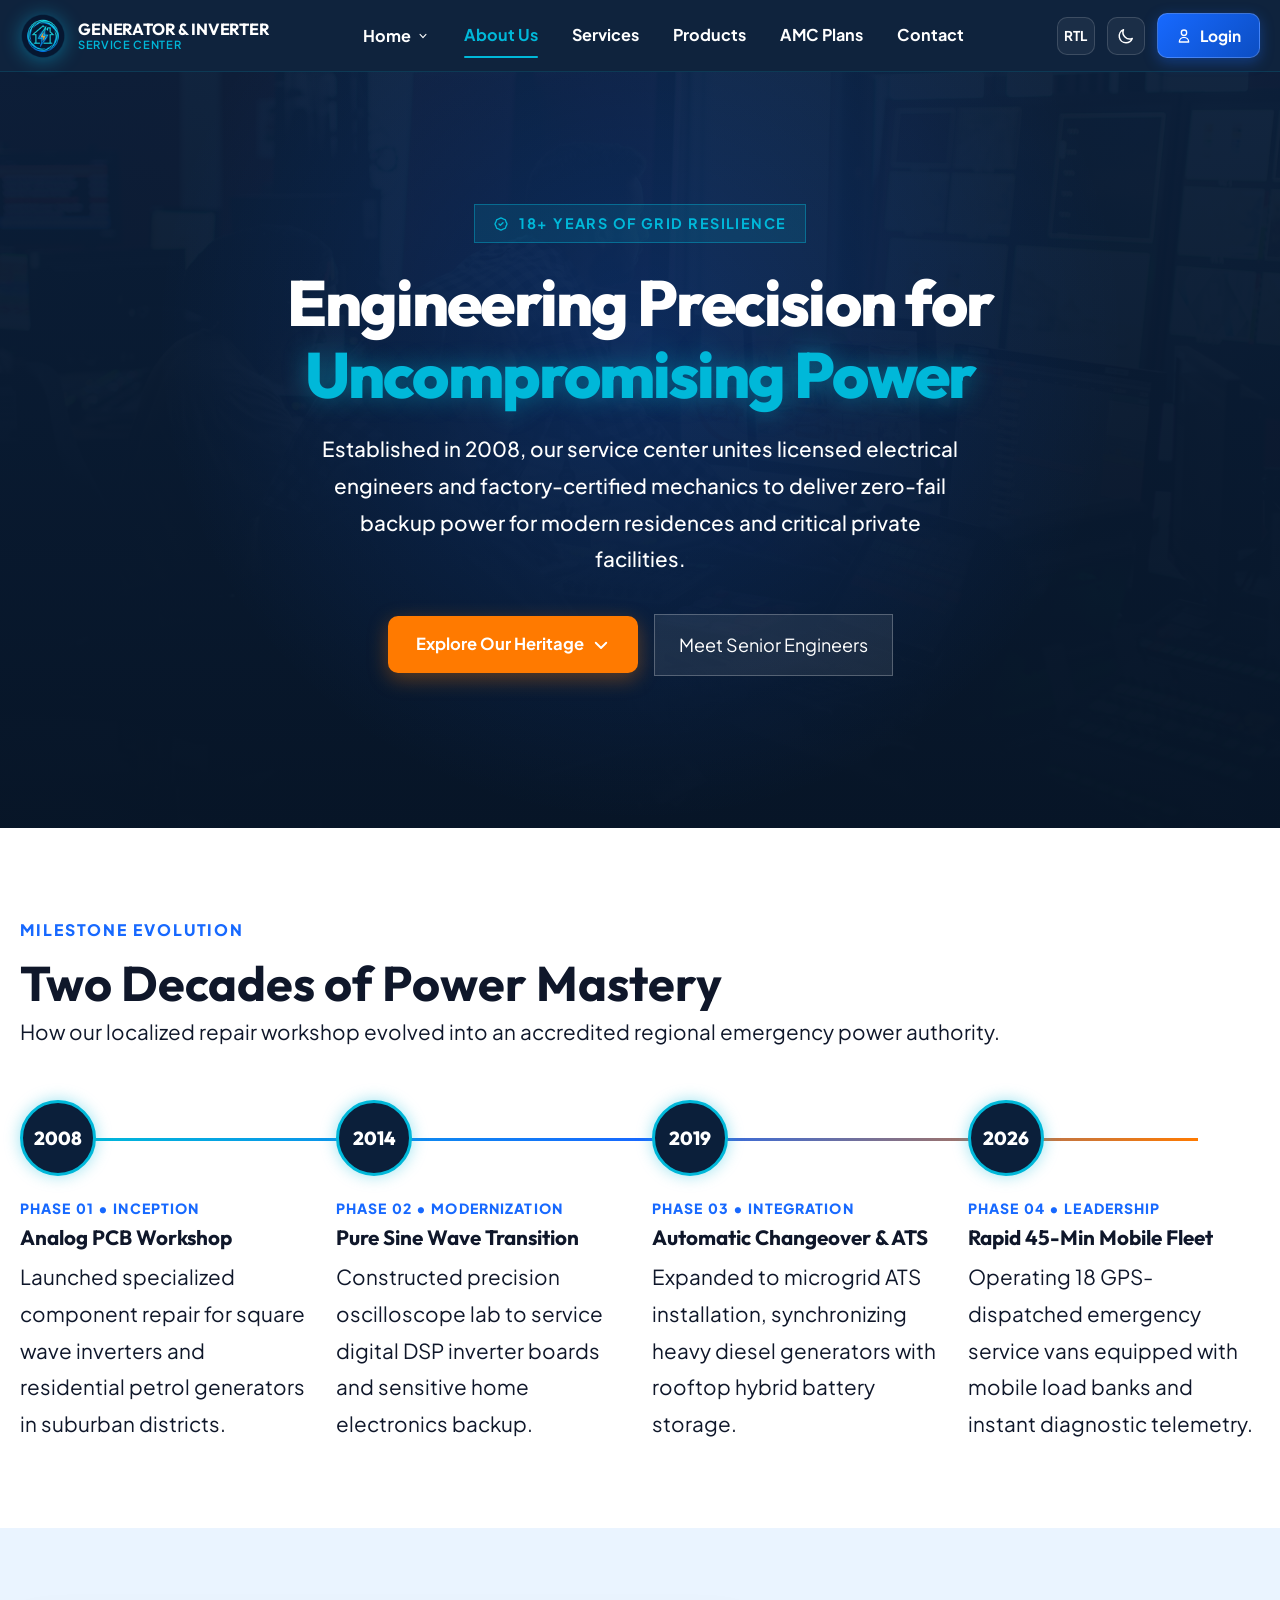
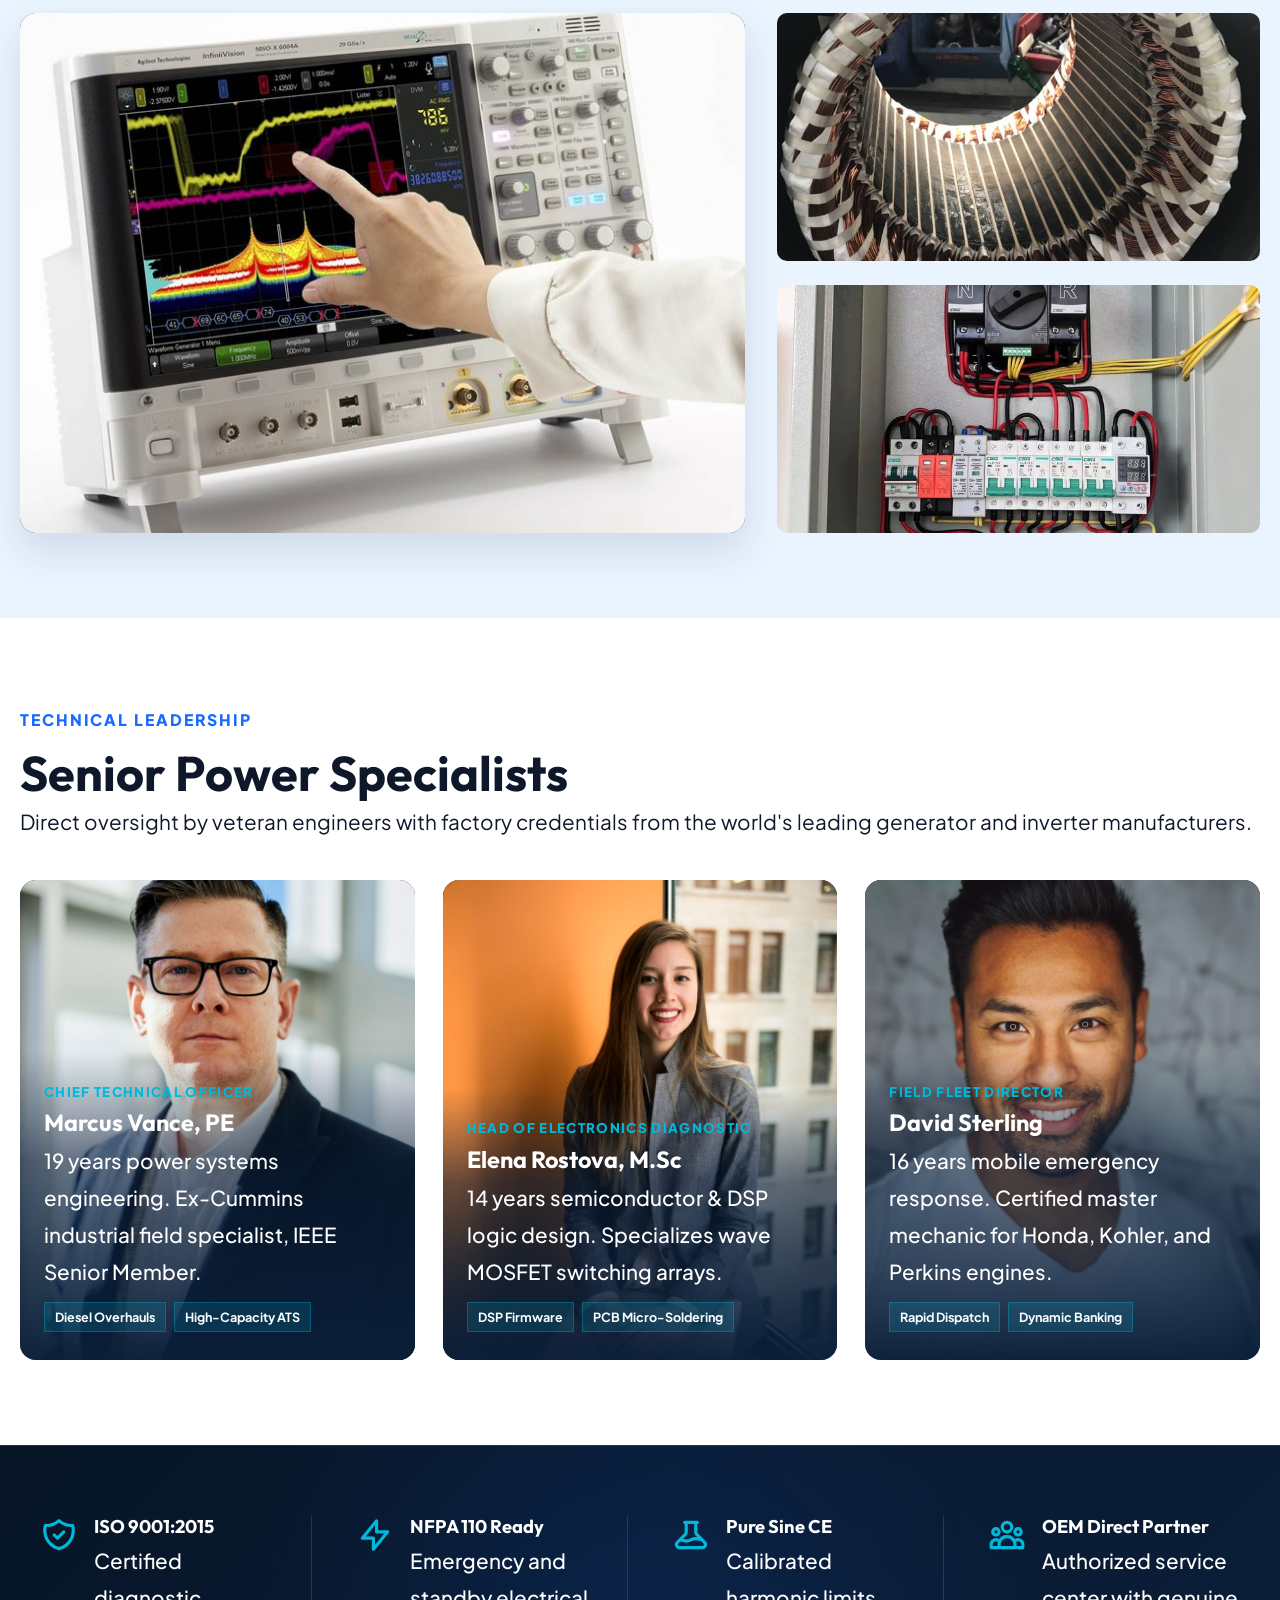
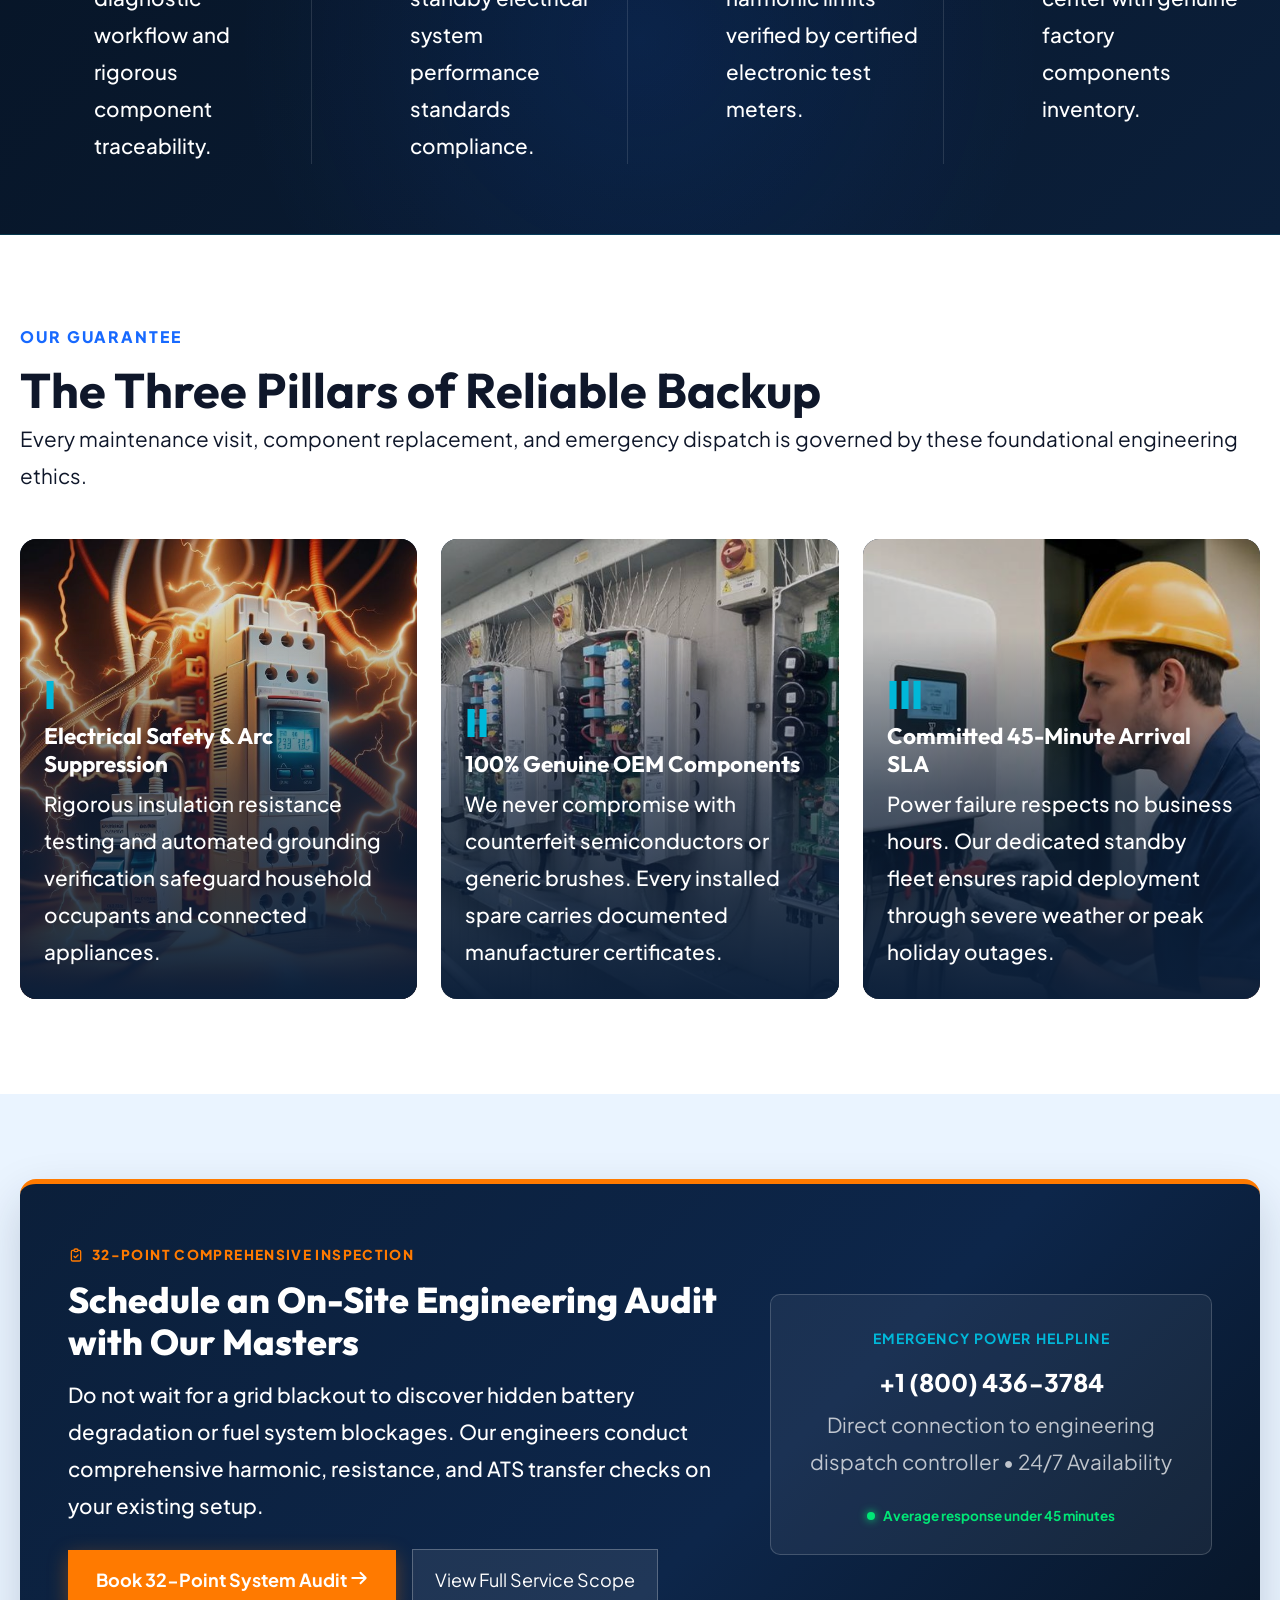
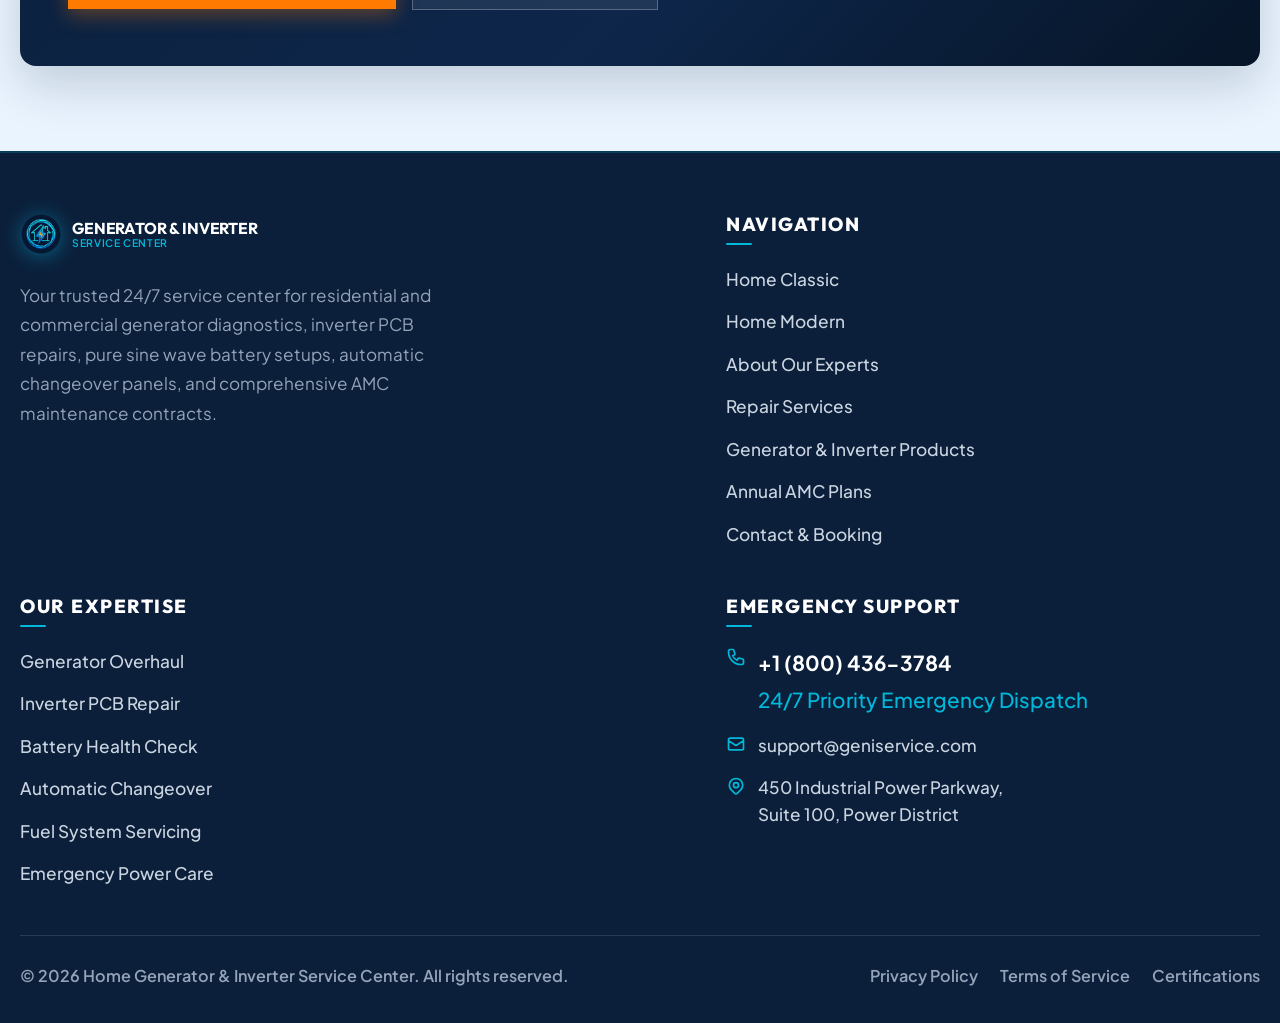
==== about.html @ bb7249ad "first commit" ====
﻿<!DOCTYPE html>
<html lang="en" dir="ltr">

<head>
  <meta charset="UTF-8">
  <meta name="viewport" content="width=device-width, initial-scale=1.0">
  <title>About Our Power Engineering & Diagnostics Center | Home Generator & Inverter</title>
  <meta name="description"
    content="Learn about our 18-year legacy of precision power engineering, oscilloscope-grade inverter PCB repairs, certified generator overhauls, and master technician team.">
  <link rel="icon" type="image/png" href="assets/images/logo/logo-icon.png">

  <!-- Core & Shared Styles -->
  <link rel="stylesheet" href="assets/css/style.css?v=5.2">
  <link rel="stylesheet" href="assets/css/about.css?v=5.2">
  <link rel="stylesheet" href="assets/css/responsive.css?v=5.2">
</head>

<body>

  <!-- ================================================================
     BRANDED PRELOADER
     ================================================================ -->
  <div class="preloader" id="preloader" aria-hidden="true">
    <div class="preloader-spinner" role="status" aria-label="Loading"></div>
  </div>

  <!-- ================================================================
     FIXED COMPACT HEADER — Single line desktop, 6 Nav Items + Login
     ================================================================ -->
  <header class="site-header" id="site-header">
    <div class="container-custom header-inner">

      <!-- Brand Identity -->
      <a href="index.html" class="brand-link" aria-label="Generator & Inverter Service Center – Home">
        <img src="assets/images/logo/logo-icon.png" alt="Service Center Logo" class="brand-logo-img">
        <div class="brand-info">
          <span class="brand-title">Generator & Inverter</span>
          <span class="brand-subtitle">Service Center</span>
        </div>
      </a>

      <!-- Desktop Navigation — Exactly 6 items -->
      <nav aria-label="Main Navigation">
        <ul class="desktop-nav">
          <li class="nav-item-dropdown" id="home-dropdown">
            <button class="dropdown-trigger" type="button" aria-expanded="false" aria-haspopup="true"
              id="home-menu-btn">
              <span>Home</span>
              <svg class="dropdown-chevron" viewBox="0 0 20 20" fill="currentColor" aria-hidden="true">
                <path fill-rule="evenodd"
                  d="M5.23 7.21a.75.75 0 011.06.02L10 11.168l3.71-3.938a.75.75 0 111.08 1.04l-4.25 4.5a.75.75 0 01-1.08 0l-4.25-4.5a.75.75 0 01.02-1.06z"
                  clip-rule="evenodd" />
              </svg>
            </button>
            <ul class="dropdown-menu" aria-labelledby="home-menu-btn">
              <li class="dropdown-item"><a href="index.html">Home 1 — Classic</a></li>
              <li class="dropdown-item"><a href="home-2.html">Home 2 — Modern</a></li>
            </ul>
          </li>
          <li><a href="about.html" class="nav-link active">About Us</a></li>
          <li><a href="services.html" class="nav-link">Services</a></li>
          <li><a href="products.html" class="nav-link">Products</a></li>
          <li><a href="amc-plans.html" class="nav-link">AMC Plans</a></li>
          <li><a href="contact.html" class="nav-link">Contact</a></li>
        </ul>
      </nav>

      <!-- Header Right Actions -->
      <div class="header-actions">
        <button class="header-icon-btn rtl-toggle-btn" type="button" aria-label="Toggle RTL or LTR layout direction">
          <span class="rtl-btn-text" style="font-size:0.75rem;font-weight:700;">RTL</span>
        </button>
        <button class="header-icon-btn theme-toggle-btn" type="button" aria-label="Toggle dark mode">
          <svg class="theme-icon-moon" style="width:18px;height:18px;" fill="none" stroke="currentColor"
            viewBox="0 0 24 24">
            <path stroke-linecap="round" stroke-linejoin="round" stroke-width="2"
              d="M20.354 15.354A9 9 0 018.646 3.646 9.003 9.003 0 0012 21a9.003 9.003 0 008.354-5.646z" />
          </svg>
          <svg class="theme-icon-sun" style="width:18px;height:18px;display:none;" fill="none" stroke="currentColor"
            viewBox="0 0 24 24">
            <path stroke-linecap="round" stroke-linejoin="round" stroke-width="2"
              d="M12 3v1m0 16v1m9-9h-1M4 12H3m15.364 6.364l-.707-.707M6.343 6.343l-.707-.707m12.728 0l-.707.707M6.343 17.657l-.707.707M16 12a4 4 0 11-8 0 4 4 0 018 0z" />
          </svg>
        </button>
        <a href="login.html" class="btn-login" id="header-login-btn" aria-label="Open customer login portal">
          <svg style="width:16px;height:16px;" fill="none" stroke="currentColor" viewBox="0 0 24 24">
            <path stroke-linecap="round" stroke-linejoin="round" stroke-width="2"
              d="M16 7a4 4 0 11-8 0 4 4 0 018 0zM12 14a7 7 0 00-7 7h14a7 7 0 00-7-7z" />
          </svg>
          <span>Login</span>
        </a>
        <button class="mobile-toggle-btn" id="mobile-toggle-btn" type="button" aria-label="Open mobile navigation menu">
          <svg style="width:24px;height:24px;" fill="none" stroke="currentColor" viewBox="0 0 24 24">
            <path stroke-linecap="round" stroke-linejoin="round" stroke-width="2" d="M4 6h16M4 12h16M4 18h16" />
          </svg>
        </button>
      </div>
    </div>
  </header>

  <!-- MOBILE BACKDROP -->
  <div class="mobile-backdrop" id="mobile-backdrop"></div>

  <!-- MOBILE DRAWER -->
  <aside class="mobile-drawer" id="mobile-drawer" aria-label="Mobile Navigation Drawer">
    <div class="mobile-drawer-header">
      <div class="mobile-drawer-brand">
        <img src="assets/images/logo/logo-icon.png" alt="Service Center Logo" class="mobile-drawer-logo">
        <div class="brand-info">
          <span class="brand-title">Generator & Inverter</span>
          <span class="brand-subtitle">Service Center</span>
        </div>
      </div>
      <button class="mobile-close-btn" id="mobile-close-btn" type="button" aria-label="Close mobile navigation">
        <svg style="width:20px;height:20px;" fill="none" stroke="currentColor" viewBox="0 0 24 24">
          <path stroke-linecap="round" stroke-linejoin="round" stroke-width="2" d="M6 18L18 6M6 6l12 12" />
        </svg>
      </button>
    </div>
    <div class="mobile-controls">
      <button class="mobile-control-btn theme-toggle-btn" type="button" aria-label="Toggle dark mode">
        <svg class="theme-icon-moon" style="width:16px;height:16px;" fill="none" stroke="currentColor"
          viewBox="0 0 24 24">
          <path stroke-linecap="round" stroke-linejoin="round" stroke-width="2"
            d="M20.354 15.354A9 9 0 018.646 3.646 9.003 9.003 0 0012 21a9.003 9.003 0 008.354-5.646z" />
        </svg>
        <svg class="theme-icon-sun" style="width:16px;height:16px;display:none;" fill="none" stroke="currentColor"
          viewBox="0 0 24 24">
          <path stroke-linecap="round" stroke-linejoin="round" stroke-width="2"
            d="M12 3v1m0 16v1m9-9h-1M4 12H3m15.364 6.364l-.707-.707M6.343 6.343l-.707-.707m12.728 0l-.707.707M6.343 17.657l-.707.707M16 12a4 4 0 11-8 0 4 4 0 018 0z" />
        </svg>
        <span>Theme</span>
      </button>
      <button class="mobile-control-btn rtl-toggle-btn" type="button" aria-label="Toggle RTL layout">
        <span class="rtl-btn-text">RTL</span>
      </button>
    </div>
    <ul class="mobile-nav-list">
      <li class="mobile-accordion-wrapper">
        <button class="mobile-accordion-btn" type="button">
          <span>Home</span>
          <svg class="mobile-chevron" style="width:16px;height:16px;transition:transform 0.2s;" viewBox="0 0 20 20"
            fill="currentColor">
            <path fill-rule="evenodd"
              d="M5.23 7.21a.75.75 0 011.06.02L10 11.168l3.71-3.938a.75.75 0 111.08 1.04l-4.25 4.5a.75.75 0 01-1.08 0l-4.25-4.5a.75.75 0 01.02-1.06z"
              clip-rule="evenodd" />
          </svg>
        </button>
        <ul class="mobile-accordion-content">
          <li><a href="index.html" class="mobile-sub-link">Home 1 — Classic</a></li>
          <li><a href="home-2.html" class="mobile-sub-link">Home 2 — Modern</a></li>
        </ul>
      </li>
      <li><a href="about.html" class="mobile-nav-link active">About Us</a></li>
      <li><a href="services.html" class="mobile-nav-link">Services</a></li>
      <li><a href="products.html" class="mobile-nav-link">Products</a></li>
      <li><a href="amc-plans.html" class="mobile-nav-link">AMC Plans</a></li>
      <li><a href="contact.html" class="mobile-nav-link">Contact</a></li>
    </ul>
    <div style="padding:20px;">
      <a href="login.html" class="btn-login btn-mobile-login" style="width:100%;justify-content:center;">
        <svg style="width:16px;height:16px;" fill="none" stroke="currentColor" viewBox="0 0 24 24">
          <path stroke-linecap="round" stroke-linejoin="round" stroke-width="2"
            d="M16 7a4 4 0 11-8 0 4 4 0 018 0zM12 14a7 7 0 00-7 7h14a7 7 0 00-7-7z" />
        </svg>
        <span>Customer Login</span>
      </a>
    </div>
  </aside>

  <!-- ================================================================
     MAIN CONTENT — EXACTLY 7 UNIQUE EDITORIAL SECTIONS (ABOUT US)
     ================================================================ -->
  <main id="main-content">

    <!-- --------------------------------------------------------------
       SECTION 1: HERO — ARCHITECTURAL PANORAMA & FLOATING WINGS
       High attraction, glowing cyan title, dual floating stat wings
       -------------------------------------------------------------- -->
    <section class="ab-hero-section" id="about-hero" aria-label="About Our Engineering Legacy">
      <img src="assets/images/about/about-hero-panorama.jpg" alt="Power Engineering Diagnostics Center Laboratory"
        class="ab-hero-bg" loading="eager">
      <div class="ab-hero-gradient"></div>

      <div class="container-custom">
        <div class="ab-hero-content">
          <div class="ab-hero-pill">
            <svg style="width:16px;height:16px;" fill="none" stroke="currentColor" viewBox="0 0 24 24">
              <path stroke-linecap="round" stroke-linejoin="round" stroke-width="2"
                d="M9 12l2 2 4-4M7.835 4.697a3.42 3.42 0 001.946-.806 3.42 3.42 0 014.438 0 3.42 3.42 0 001.946.806 3.42 3.42 0 013.138 3.138 3.42 3.42 0 00.806 1.946 3.42 3.42 0 010 4.438 3.42 3.42 0 00-.806 1.946 3.42 3.42 0 01-3.138 3.138 3.42 3.42 0 00-1.946.806 3.42 3.42 0 01-4.438 0 3.42 3.42 0 00-1.946-.806 3.42 3.42 0 01-3.138-3.138 3.42 3.42 0 00-.806-1.946 3.42 3.42 0 010-4.438 3.42 3.42 0 00.806-1.946 3.42 3.42 0 013.138-3.138z" />
            </svg>
            <span>18+ Years of Grid Resilience</span>
          </div>

          <h1 class="ab-hero-title">
            Engineering Precision for <span class="glow-cyan">Uncompromising Power</span>
          </h1>

          <p class="ab-hero-sub">
            Established in 2008, our service center unites licensed electrical engineers and factory-certified mechanics
            to deliver zero-fail backup power for modern residences and critical private facilities.
          </p>


          <div class="ab-hero-cta-row">
            <a href="#engineering-timeline" class="btn btn-primary"
              style="padding:14px 28px;background:var(--color-orange);box-shadow:0 6px 20px rgba(255,122,0,0.35);">
              <span>Explore Our Heritage</span>
              <svg style="width:18px;height:18px;" fill="none" stroke="currentColor" viewBox="0 0 24 24">
                <path stroke-linecap="round" stroke-linejoin="round" stroke-width="2.5" d="M19 9l-7 7-7-7" />
              </svg>
            </a>
            <a href="#engineering-roster" class="btn"
              style="background:rgba(255,255,255,0.08);border:1px solid rgba(255,255,255,0.25);color:#fff;padding:14px 24px;">
              <span>Meet Senior Engineers</span>
            </a>
          </div>

        </div>
      </div>
    </section>

    <!-- --------------------------------------------------------------
       SECTION 2: CHRONOLOGICAL ENGINEERING TIMELINE
       Glowing continuous circuit trace with 4 pivotal milestone nodes
       -------------------------------------------------------------- -->
    <section class="ab-timeline-section" id="engineering-timeline" aria-label="Chronological Engineering Evolution">
      <div class="container-custom">
        <div class="section-title-wrap text-center" style="margin-bottom:20px;">
          <span class="badge-tag">Milestone Evolution</span>
          <h2 class="section-title">Two Decades of Power Mastery</h2>
          <p class="section-subtitle">How our localized repair workshop evolved into an accredited regional emergency
            power authority.</p>
        </div>

        <div class="ab-timeline-track">
          <div class="ab-timeline-line"></div>
          <div class="ab-timeline-grid">

            <!-- Node 1 -->
            <div class="ab-timeline-node">
              <div class="ab-node-indicator">2008</div>
              <div class="ab-node-year">Phase 01 &bull; Inception</div>
              <h3 class="ab-node-title">Analog PCB Workshop</h3>
              <p class="ab-node-desc">Launched specialized component repair for square wave inverters and residential
                petrol generators in suburban districts.</p>
            </div>

            <!-- Node 2 -->
            <div class="ab-timeline-node">
              <div class="ab-node-indicator">2014</div>
              <div class="ab-node-year">Phase 02 &bull; Modernization</div>
              <h3 class="ab-node-title">Pure Sine Wave Transition</h3>
              <p class="ab-node-desc">Constructed precision oscilloscope lab to service digital DSP inverter boards and
                sensitive home electronics backup.</p>
            </div>

            <!-- Node 3 -->
            <div class="ab-timeline-node">
              <div class="ab-node-indicator">2019</div>
              <div class="ab-node-year">Phase 03 &bull; Integration</div>
              <h3 class="ab-node-title">Automatic Changeover & ATS</h3>
              <p class="ab-node-desc">Expanded to microgrid ATS installation, synchronizing heavy diesel generators with
                rooftop hybrid battery storage.</p>
            </div>

            <!-- Node 4 -->
            <div class="ab-timeline-node">
              <div class="ab-node-indicator">2026</div>
              <div class="ab-node-year">Phase 04 &bull; Leadership</div>
              <h3 class="ab-node-title">Rapid 45-Min Mobile Fleet</h3>
              <p class="ab-node-desc">Operating 18 GPS-dispatched emergency service vans equipped with mobile load banks
                and instant diagnostic telemetry.</p>
            </div>

          </div>
        </div>
      </div>
    </section>

    <!-- --------------------------------------------------------------
       SECTION 3: PRECISION DIAGNOSTICS & MACHINE LAB
       Asymmetric split: Massive testing photo + stacked calibration bays
       -------------------------------------------------------------- -->
    <section class="ab-lab-section" id="machine-lab" aria-label="Technical Facility Machine Lab">
      <div class="container-custom">
        <div class="ab-lab-grid">

          <!-- Left Major Frame -->
          <div class="ab-lab-major-frame">
            <img src="assets/images/about/p18.jpg" alt="High-Frequency Digital Oscilloscope Calibration Lab"
              loading="lazy">

          </div>

          <!-- Right Stacked Lab Bays -->
          <div class="ab-lab-stack">
            <div class="ab-lab-sub-frame">
              <img src="assets/images/about/p19.jpg" alt="Stator & Rotor High-Torque Rewinding Bay" loading="lazy">

            </div>

            <div class="ab-lab-sub-frame">
              <img src="assets/images/sections/p20.jpg" alt="Automatic Transfer Switch Bench Simulation" loading="lazy">

            </div>

          </div>
        </div>
      </div>
    </section>

    <!-- --------------------------------------------------------------
       SECTION 4: MASTER ENGINEERS BEHIND THE POWER
       Magazine-style frameless portrait roster — zero generic cards!
       -------------------------------------------------------------- -->
    <section class="ab-engineers-section" id="engineering-roster" aria-label="Senior Engineering Roster">
      <div class="container-custom">
        <div class="section-title-wrap text-center" style="margin-bottom:20px;">
          <span class="badge-tag">Technical Leadership</span>
          <h2 class="section-title">Senior Power Specialists</h2>
          <p class="section-subtitle">Direct oversight by veteran engineers with factory credentials from the world's
            leading generator and inverter manufacturers.</p>
        </div>

        <div class="ab-engineer-roster">

          <!-- Engineer 1 -->
          <div class="ab-engineer-panel">
            <img src="assets/images/about/about-engineer-1.jpg" alt="Marcus Vance, Senior Electrical Systems Engineer"
              class="ab-engineer-photo" loading="lazy">
            <div class="ab-engineer-details">
              <div class="ab-eng-role">Chief Technical Officer</div>
              <h3 class="ab-eng-name">Marcus Vance, PE</h3>
              <p class="ab-eng-credentials">19 years power systems engineering. Ex-Cummins industrial field specialist,
                IEEE Senior Member.</p>
              <div class="ab-eng-spec-tags">
                <span class="ab-tag-pill">Diesel Overhauls</span>
                <span class="ab-tag-pill">High-Capacity ATS</span>
              </div>
            </div>
          </div>

          <!-- Engineer 2 -->
          <div class="ab-engineer-panel">
            <img src="assets/images/about/about-engineer-2.jpg" alt="Elena Rostova, Inverter PCB Lead"
              class="ab-engineer-photo" loading="lazy">
            <div class="ab-engineer-details">
              <div class="ab-eng-role">Head of Electronics Diagnostic</div>
              <h3 class="ab-eng-name">Elena Rostova, M.Sc</h3>
              <p class="ab-eng-credentials">14 years semiconductor &amp; DSP logic design. Specializes wave
                MOSFET switching arrays.</p>
              <div class="ab-eng-spec-tags">
                <span class="ab-tag-pill">DSP Firmware</span>
                <span class="ab-tag-pill">PCB Micro-Soldering</span>
              </div>
            </div>
          </div>

          <!-- Engineer 3 -->
          <div class="ab-engineer-panel">
            <img src="assets/images/about/about-engineer-3.jpg" alt="David Sterling, Master Field Diagnostic Specialist"
              class="ab-engineer-photo" loading="lazy">
            <div class="ab-engineer-details">
              <div class="ab-eng-role">Field Fleet Director</div>
              <h3 class="ab-eng-name">David Sterling</h3>
              <p class="ab-eng-credentials">16 years mobile emergency response. Certified master mechanic for Honda,
                Kohler, and Perkins engines.</p>
              <div class="ab-eng-spec-tags">
                <span class="ab-tag-pill">Rapid Dispatch</span>
                <span class="ab-tag-pill">Dynamic Banking</span>
              </div>
            </div>
          </div>

        </div>
      </div>
    </section>

    <!-- --------------------------------------------------------------
       SECTION 5: QUALITY ACCREDITATIONS & OEM CERTIFICATIONS
       Etched technical schematic strip with glowing cyan circuit borders
       -------------------------------------------------------------- -->
    <section class="ab-standards-section" id="standards-wall" aria-label="Certifications and Quality Accreditations">
      <div class="container-custom">
        <div class="ab-standards-grid">

          <div class="ab-standard-cell">
            <svg class="ab-standard-icon" fill="none" stroke="currentColor" viewBox="0 0 24 24">
              <path stroke-linecap="round" stroke-linejoin="round" stroke-width="2"
                d="M9 12l2 2 4-4m5.618-4.016A11.955 11.955 0 0112 2.944a11.955 11.955 0 01-8.618 3.04A12.02 12.02 0 003 9c0 5.591 3.824 10.29 9 11.622 5.176-1.332 9-6.03 9-11.622 0-1.042-.133-2.052-.382-3.016z" />
            </svg>
            <div>
              <h4 class="ab-standard-title">ISO 9001:2015</h4>
              <p class="ab-standard-meta">Certified diagnostic workflow and rigorous component traceability.</p>
            </div>
          </div>

          <div class="ab-standard-cell">
            <svg class="ab-standard-icon" fill="none" stroke="currentColor" viewBox="0 0 24 24">
              <path stroke-linecap="round" stroke-linejoin="round" stroke-width="2" d="M13 10V3L4 14h7v7l9-11h-7z" />
            </svg>
            <div>
              <h4 class="ab-standard-title">NFPA 110 Ready</h4>
              <p class="ab-standard-meta">Emergency and standby electrical system performance standards compliance.</p>
            </div>
          </div>

          <div class="ab-standard-cell">
            <svg class="ab-standard-icon" fill="none" stroke="currentColor" viewBox="0 0 24 24">
              <path stroke-linecap="round" stroke-linejoin="round" stroke-width="2"
                d="M19.428 15.428a2 2 0 00-1.022-.547l-2.387-.477a6 6 0 00-3.86.517l-.318.158a6 6 0 01-3.86.517L6.05 15.21a2 2 0 00-1.806.547M8 4h8l-1 1v5.172a2 2 0 00.586 1.414l5 5c1.26 1.26.367 3.414-1.415 3.414H4.828c-1.782 0-2.674-2.154-1.414-3.414l5-5A2 2 0 009 10.172V5L8 4z" />
            </svg>
            <div>
              <h4 class="ab-standard-title">Pure Sine CE</h4>
              <p class="ab-standard-meta">Calibrated harmonic limits verified by certified electronic test meters.</p>
            </div>
          </div>

          <div class="ab-standard-cell">
            <svg class="ab-standard-icon" fill="none" stroke="currentColor" viewBox="0 0 24 24">
              <path stroke-linecap="round" stroke-linejoin="round" stroke-width="2"
                d="M17 20h5v-2a3 3 0 00-5.356-1.857M17 20H7m10 0v-2c0-.656-.126-1.283-.356-1.857M7 20H2v-2a3 3 0 015.356-1.857M7 20v-2c0-.656.126-1.283.356-1.857m0 0a5.002 5.002 0 019.288 0M15 7a3 3 0 11-6 0 3 3 0 016 0zm6 3a2 2 0 11-4 0 2 2 0 014 0zM7 10a2 2 0 11-4 0 2 2 0 014 0z" />
            </svg>
            <div>
              <h4 class="ab-standard-title">OEM Direct Partner</h4>
              <p class="ab-standard-meta">Authorized service center with genuine factory components inventory.</p>
            </div>
          </div>

        </div>
      </div>
    </section>



    <!-- --------------------------------------------------------------
       SECTION 6: CORE ENGINEERING PRINCIPLES
       3 towering full-height photographic pillars with Roman numerals
       -------------------------------------------------------------- -->
    <section class="ab-pillars-section" id="engineering-pillars" aria-label="Core Engineering Principles">
      <div class="container-custom">
        <div class="section-title-wrap text-center">
          <span class="badge-tag">Our Guarantee</span>
          <h2 class="section-title">The Three Pillars of Reliable Backup</h2>
          <p class="section-subtitle">Every maintenance visit, component replacement, and emergency dispatch is governed
            by these foundational engineering ethics.</p>
        </div>

        <div class="ab-pillars-grid">

          <!-- Pillar 1 -->
          <div class="ab-pillar-card">
            <img src="assets/images/about/p21.jpg" alt="Electrical Safety and Surge Protection Priority"
              class="ab-pillar-bg" loading="lazy">
            <div class="ab-pillar-overlay">
              <div class="ab-pillar-num">I</div>
              <h3 class="ab-pillar-name">Electrical Safety &amp; Arc Suppression</h3>
              <p class="ab-pillar-desc">Rigorous insulation resistance testing and automated grounding verification
                safeguard household occupants and connected appliances.</p>
            </div>
          </div>

          <!-- Pillar 2 -->
          <div class="ab-pillar-card">
            <img src="assets/images/about/p22.jpg" alt="100% Genuine OEM Spares and Sealed Components"
              class="ab-pillar-bg" loading="lazy">
            <div class="ab-pillar-overlay">
              <div class="ab-pillar-num">II</div>
              <h3 class="ab-pillar-name">100% Genuine OEM Components</h3>
              <p class="ab-pillar-desc">We never compromise with counterfeit semiconductors or generic brushes.
                Every installed spare carries documented manufacturer certificates.</p>
            </div>
          </div>

          <!-- Pillar 3 -->
          <div class="ab-pillar-card">
            <img src="assets/images/sections/p23.jpg" alt="Guaranteed 24/7 Field Rapid Response" class="ab-pillar-bg"
              loading="lazy">
            <div class="ab-pillar-overlay">
              <div class="ab-pillar-num">III</div>
              <h3 class="ab-pillar-name">Committed 45-Minute Arrival SLA</h3>
              <p class="ab-pillar-desc">Power failure respects no business hours. Our dedicated standby fleet ensures
                rapid deployment through severe weather or peak holiday outages.</p>
            </div>
          </div>

        </div>
      </div>
    </section>



    <!-- --------------------------------------------------------------
       SECTION 7: ON-SITE SYSTEM AUDIT BOOKING (THE NORMAL CTA SECTION)
       Clean, focused, normal CTA section per user explicit instruction
       -------------------------------------------------------------- -->
    <section class="ab-cta-section" id="audit-booking-cta" aria-label="Schedule an Engineering Audit">
      <div class="container-custom">
        <div class="ab-cta-container">

          <!-- Left Info -->
          <div>
            <div class="ab-cta-badge">
              <svg style="width:16px;height:16px;" fill="none" stroke="currentColor" viewBox="0 0 24 24">
                <path stroke-linecap="round" stroke-linejoin="round" stroke-width="2"
                  d="M9 5H7a2 2 0 00-2 2v12a2 2 0 002 2h10a2 2 0 002-2V7a2 2 0 00-2-2h-2M9 5a2 2 0 002 2h2a2 2 0 002-2M9 5a2 2 0 012-2h2a2 2 0 012 2m-6 9l2 2 4-4" />
              </svg>
              <span>32-Point Comprehensive Inspection</span>
            </div>
            <h2 class="ab-cta-heading">Schedule an On-Site Engineering Audit with Our Masters</h2>
            <p class="ab-cta-desc">
              Do not wait for a grid blackout to discover hidden battery degradation or fuel system blockages. Our
              engineers conduct comprehensive harmonic, resistance, and ATS transfer checks on your existing setup.
            </p>
            <div class="ab-cta-actions-wrap">
              <a href="contact.html" class="btn"
                style="background:var(--color-orange);color:#fff;font-weight:700;padding:14px 28px;box-shadow:0 6px 20px rgba(255,122,0,0.35);">
                <span>Book 32-Point System Audit</span>
                <svg style="width:18px;height:18px;" fill="none" stroke="currentColor" viewBox="0 0 24 24">
                  <path stroke-linecap="round" stroke-linejoin="round" stroke-width="2.5"
                    d="M14 5l7 7m0 0l-7 7m7-7H3" />
                </svg>
              </a>
              <a href="services.html" class="btn"
                style="background:rgba(255,255,255,0.08);border:1px solid rgba(255,255,255,0.25);color:#fff;padding:14px 22px;">
                <span>View Full Service Scope</span>
              </a>
            </div>
          </div>

          <!-- Right Direct Hotline Box -->
          <div class="ab-cta-hotline-box">
            <span
              style="font-size:0.78rem;font-weight:700;text-transform:uppercase;letter-spacing:0.08em;color:var(--color-cyan);">Emergency
              Power Helpline</span>
            <a href="tel:+18004363784" class="ab-cta-hotline-phone">+1 (800) 436-3784</a>
            <p style="font-size:0.82rem;color:rgba(255,255,255,0.72);margin-bottom:16px;">Direct connection to
              engineering dispatch controller &bull; 24/7 Availability</p>
            <div
              style="display:inline-flex;align-items:center;gap:8px;font-size:0.75rem;color:#00E676;font-weight:700;">
              <span
                style="width:8px;height:8px;background:#00E676;border-radius:50%;display:inline-block;box-shadow:0 0 8px #00E676;"></span>
              <span>Average response under 45 minutes</span>
            </div>
          </div>

        </div>
      </div>
    </section>

  </main><!-- /main-content -->

  <!-- ================================================================
     SHARED FOOTER
     ================================================================ -->
  <footer class="site-footer" aria-label="Site Footer">
    <div class="container-custom">
      <div class="footer-top">
        <!-- Col 1: Brand -->
        <div class="footer-col">
          <a href="index.html" class="brand-link" style="margin-bottom:14px;display:inline-flex;">
            <img src="assets/images/logo/logo-icon.png" alt="Service Center Logo" class="brand-logo-img">
            <div class="brand-info">
              <span class="brand-title">Generator & Inverter</span>
              <span class="brand-subtitle">Service Center</span>
            </div>
          </a>
          <p class="footer-brand-desc">Your trusted 24/7 service center for residential and commercial generator
            diagnostics, inverter PCB repairs, pure sine wave battery setups, automatic changeover panels, and
            comprehensive AMC maintenance contracts.</p>
        </div>
        <!-- Col 2: Navigation -->
        <div class="footer-col">
          <h3 class="footer-heading">Navigation</h3>
          <ul class="footer-links">
            <li><a href="index.html" class="footer-link">Home Classic</a></li>
            <li><a href="home-2.html" class="footer-link">Home Modern</a></li>
            <li><a href="about.html" class="footer-link">About Our Experts</a></li>
            <li><a href="services.html" class="footer-link">Repair Services</a></li>
            <li><a href="products.html" class="footer-link">Generator & Inverter Products</a></li>
            <li><a href="amc-plans.html" class="footer-link">Annual AMC Plans</a></li>
            <li><a href="contact.html" class="footer-link">Contact & Booking</a></li>
          </ul>
        </div>
        <!-- Col 3: Expertise -->
        <div class="footer-col">
          <h3 class="footer-heading">Our Expertise</h3>
          <ul class="footer-links">
            <li><a href="services.html" class="footer-link">Generator Overhaul</a></li>
            <li><a href="services.html" class="footer-link">Inverter PCB Repair</a></li>
            <li><a href="services.html" class="footer-link">Battery Health Check</a></li>
            <li><a href="services.html" class="footer-link">Automatic Changeover</a></li>
            <li><a href="services.html" class="footer-link">Fuel System Servicing</a></li>
            <li><a href="services.html" class="footer-link">Emergency Power Care</a></li>
          </ul>
        </div>
        <!-- Col 4: Emergency Contact -->
        <div class="footer-col">
          <h3 class="footer-heading">Emergency Support</h3>
          <div class="footer-contact-item">
            <svg class="footer-contact-icon" fill="none" stroke="currentColor" viewBox="0 0 24 24">
              <path stroke-linecap="round" stroke-linejoin="round" stroke-width="2"
                d="M3 5a2 2 0 012-2h3.28a1 1 0 01.948.684l1.498 4.493a1 1 0 01-.502 1.21l-2.257 1.13a11.042 11.042 0 005.516 5.516l1.13-2.257a1 1 0 011.21-.502l4.493 1.498a1 1 0 01.684.949V19a2 2 0 01-2 2h-1C9.716 21 3 14.284 3 6V5z" />
            </svg>
            <div>
              <p style="font-weight:700;color:#fff;font-size:1rem;">+1 (800) 436-3784</p>
              <p style="font-size:0.75rem;color:#00B8D9;">24/7 Priority Emergency Dispatch</p>
            </div>
          </div>
          <div class="footer-contact-item">
            <svg class="footer-contact-icon" fill="none" stroke="currentColor" viewBox="0 0 24 24">
              <path stroke-linecap="round" stroke-linejoin="round" stroke-width="2"
                d="M3 8l7.89 5.26a2 2 0 002.22 0L21 8M5 19h14a2 2 0 002-2V7a2 2 0 00-2-2H5a2 2 0 00-2 2v10a2 2 0 002 2z" />
            </svg>
            <span>support@geniservice.com</span>
          </div>
          <div class="footer-contact-item">
            <svg class="footer-contact-icon" fill="none" stroke="currentColor" viewBox="0 0 24 24">
              <path stroke-linecap="round" stroke-linejoin="round" stroke-width="2"
                d="M17.657 16.657L13.414 20.9a1.998 1.998 0 01-2.827 0l-4.244-4.243a8 8 0 1111.314 0z" />
              <path stroke-linecap="round" stroke-linejoin="round" stroke-width="2"
                d="M15 11a3 3 0 11-6 0 3 3 0 016 0z" />
            </svg>
            <span>450 Industrial Power Parkway,<br>Suite 100, Power District</span>
          </div>
        </div>
      </div>
      <div class="footer-bottom">
        <p>&copy; 2026 Home Generator & Inverter Service Center. All rights reserved.</p>
        <div class="footer-bottom-links">
          <a href="#" style="color:inherit;">Privacy Policy</a>
          <a href="#" style="color:inherit;">Terms of Service</a>
          <a href="#" style="color:inherit;">Certifications</a>
        </div>
      </div>
    </div>
  </footer>

  <!-- SCROLL TO TOP BUTTON -->
  <button id="scroll-top-btn" type="button" aria-label="Scroll back to top of page">
    <svg style="width:20px;height:20px;" fill="none" stroke="currentColor" viewBox="0 0 24 24">
      <path stroke-linecap="round" stroke-linejoin="round" stroke-width="2.5" d="M5 10l7-7m0 0l7 7m-7-7v18" />
    </svg>
  </button>

  <!-- CUSTOMER AUTH MODAL -->
  <div class="auth-modal-backdrop" id="auth-modal" role="dialog" aria-modal="true" aria-labelledby="auth-modal-title">
    <div class="auth-modal-card">
      <div class="auth-modal-header">
        <div style="display:flex;align-items:center;gap:12px;">
          <img src="assets/images/logo/logo.png" alt="Service Center Logo" style="height:34px;width:auto;">
          <h2 id="auth-modal-title" style="font-size:1.1rem;font-weight:700;color:#FFFFFF;">Customer Portal</h2>
        </div>
        <button id="auth-modal-close" type="button" style="color:#FFFFFF;" aria-label="Close login modal">
          <svg style="width:24px;height:24px;" fill="none" stroke="currentColor" viewBox="0 0 24 24">
            <path stroke-linecap="round" stroke-linejoin="round" stroke-width="2" d="M6 18L18 6M6 6l12 12" />
          </svg>
        </button>
      </div>
      <div class="auth-tabs" role="tablist">
        <button class="auth-tab-btn active" type="button" data-tab="login" role="tab">Sign In</button>
        <button class="auth-tab-btn" type="button" data-tab="register" role="tab">Register Account</button>
      </div>
      <div class="auth-modal-body">
        <div class="auth-tab-pane" id="tab-login" role="tabpanel">
          <form
            onsubmit="event.preventDefault();document.getElementById('auth-modal').classList.remove('open');document.body.style.overflow='';">
            <div class="auth-form-group">
              <label class="auth-label" for="login-email">Email or Service Account ID</label>
              <input type="email" id="login-email" class="auth-input" placeholder="name@domain.com" required>
            </div>
            <div class="auth-form-group">
              <label class="auth-label" for="login-password">Password</label>
              <input type="password" id="login-password" class="auth-input" placeholder="••••••••" required>
            </div>
            <button type="submit" class="btn-auth-submit">Sign In to Dashboard</button>
          </form>
        </div>
        <div class="auth-tab-pane" id="tab-register" role="tabpanel" style="display:none;">
          <form
            onsubmit="event.preventDefault();document.getElementById('auth-modal').classList.remove('open');document.body.style.overflow='';">
            <div class="auth-form-group">
              <label class="auth-label" for="reg-name">Full Name</label>
              <input type="text" id="reg-name" class="auth-input" placeholder="John Doe" required>
            </div>
            <div class="auth-form-group">
              <label class="auth-label" for="reg-phone">Phone Number</label>
              <input type="tel" id="reg-phone" class="auth-input" placeholder="+1 (555) 000-0000" required>
            </div>
            <div class="auth-form-group">
              <label class="auth-label" for="reg-email">Email Address</label>
              <input type="email" id="reg-email" class="auth-input" placeholder="name@domain.com" required>
            </div>
            <div class="auth-form-group">
              <label class="auth-label" for="reg-password">Create Password</label>
              <input type="password" id="reg-password" class="auth-input" placeholder="••••••••" required>
            </div>
            <button type="submit" class="btn-auth-submit">Create Service Account</button>
          </form>
        </div>
      </div>
    </div>
  </div>

  <script src="assets/js/main.js?v=5.2"></script>
</body>

</html>
---- assets/css/style.css ----
/* ==========================================================================
   Home Generator & Inverter Service Center - Core Design System & Global Styles
   Strict Palette:
   Deep Navy Blue: #0B1F3A
   Electric Blue:  #1769FF
   Bright Cyan:    #00B8D9
   Power Orange:   #FF7A00
   Soft Light Blue:#EAF4FF
   Pure White:     #FFFFFF
   Dark Text:      #172033
   Dark Mode Base: #000000
   ========================================================================== */

@import url('https://fonts.googleapis.com/css2?family=Outfit:wght@400;500;600;700;800&family=Plus+Jakarta+Sans:wght@400;500;600;700;800&display=swap');

:root {
  --color-navy: #0B1F3A;
  --color-navy-dark: #071527;
  --color-electric: #1769FF;
  --color-electric-hover: #0d57e0;
  --color-cyan: #00B8D9;
  --color-cyan-glow: rgba(0, 184, 217, 0.25);
  --color-orange: #FF7A00;
  --color-orange-hover: #e56d00;
  --color-soft-blue: #EAF4FF;
  --color-soft-blue-subtle: #f3f8ff;
  --color-white: #FFFFFF;
  --color-dark-text: #0F172A;
  --color-muted-text: #0F172A;
  --color-border: #D8E7F8;
  --color-card-bg: #FFFFFF;
  --color-header-bg: rgba(11, 31, 58, 0.98);
  --color-footer-bg: #0B1F3A;

  --font-heading: 'Outfit', -apple-system, BlinkMacSystemFont, sans-serif;
  --font-body: 'Plus Jakarta Sans', -apple-system, BlinkMacSystemFont, sans-serif;

  --header-height: 72px;
  --transition-fast: 0.2s cubic-bezier(0.4, 0, 0.2, 1);
  --transition-normal: 0.3s cubic-bezier(0.4, 0, 0.2, 1);
  --radius-sm: 6px;
  --radius-md: 10px;
  --radius-lg: 16px;
  --container-max: 1280px;
  --spacing-container-x: 20px;

  --shadow-sm: 0 2px 8px rgba(11, 31, 58, 0.06);
  --shadow-md: 0 8px 24px rgba(11, 31, 58, 0.08);
  --shadow-lg: 0 16px 36px rgba(11, 31, 58, 0.12);
}

/* ==========================================================================
   Dark Mode Variables (Strictly #000000 background)
   ========================================================================== */
html.dark {
  --color-navy: #000000;
  --color-navy-dark: #000000;
  --color-soft-blue: #090f17;
  --color-soft-blue-subtle: #05080c;
  --color-card-bg: #0b121c;
  --color-dark-text: #FFFFFF;
  --color-muted-text: #FFFFFF;
  --color-border: #162438;
  --color-header-bg: rgba(0, 0, 0, 0.95);
  --color-footer-bg: #000000;
}

html.dark body {
  background-color: #000000 !important;
  color: #FFFFFF !important;
}

/* ==========================================================================
   Base & Reset
   ========================================================================== */
*, *::before, *::after {
  box-sizing: border-box;
  margin: 0;
  padding: 0;
}

html {
  scroll-behavior: smooth;
  font-size: 16px;
  -webkit-font-smoothing: antialiased;
}

body {
  font-family: var(--font-body);
  color: var(--color-dark-text);
  background-color: var(--color-white);
  line-height: 1.6;
  overflow-x: hidden;
  padding-top: var(--header-height);
  min-height: 100vh;
  display: flex;
  flex-direction: column;
}

h1, h2, h3, h4, h5, h6 {
  font-family: var(--font-heading);
  color: inherit;
  font-weight: 700;
  line-height: 1.25;
}

a {
  color: inherit;
  text-decoration: none;
  transition: color var(--transition-fast);
}

button {
  font-family: inherit;
  cursor: pointer;
  border: none;
  background: none;
}

img {
  max-width: 100%;
  height: auto;
  display: block;
}

/* ==========================================================================
   Preloader
   ========================================================================== */
#preloader {
  position: fixed;
  inset: 0;
  z-index: 99999;
  background: #0B1F3A;
  display: flex;
  flex-direction: column;
  align-items: center;
  justify-content: center;
  transition: opacity 0.4s ease, visibility 0.4s ease;
}

html.dark #preloader {
  background: #000000;
}

#preloader.loaded {
  opacity: 0;
  visibility: hidden;
  pointer-events: none;
}

.preloader-spinner {
  width: 54px;
  height: 54px;
  border: 3px solid rgba(0, 184, 217, 0.2);
  border-top-color: var(--color-cyan);
  border-right-color: var(--color-orange);
  border-radius: 50%;
  animation: preloader-spin 0.8s linear infinite;
  margin-top: 18px;
}

@keyframes preloader-spin {
  to { transform: rotate(360deg); }
}

/* ==========================================================================
   Fixed Header (Compact height, single line desktop)
   ========================================================================== */
.site-header {
  position: fixed;
  top: 0;
  left: 0;
  width: 100%;
  height: var(--header-height);
  background-color: var(--color-header-bg);
  backdrop-filter: blur(12px);
  -webkit-backdrop-filter: blur(12px);
  z-index: 1000;
  border-bottom: 1px solid rgba(0, 184, 217, 0.15);
  transition: all var(--transition-normal);
  display: flex;
  align-items: center;
}

.site-header.scrolled {
  box-shadow: 0 4px 20px rgba(0, 0, 0, 0.35);
  border-bottom-color: rgba(23, 105, 255, 0.3);
}

.header-inner {
  display: flex;
  align-items: center;
  justify-content: space-between;
  width: 100%;
  height: 100%;
}

/* Brand Identity */
.brand-link {
  display: inline-flex !important;
  align-items: center !important;
  gap: 12px !important;
  text-decoration: none !important;
  flex-shrink: 0 !important;
}

.brand-logo-img {
  height: 46px !important;
  width: auto !important;
  object-fit: contain !important;
  flex-shrink: 0 !important;
  filter: drop-shadow(0 2px 10px rgba(0, 210, 255, 0.4));
  transition: transform var(--transition-fast), filter var(--transition-fast);
}

.brand-link:hover .brand-logo-img {
  transform: scale(1.06);
  filter: drop-shadow(0 4px 16px rgba(0, 210, 255, 0.65));
}

.brand-info {
  display: flex !important;
  flex-direction: column !important;
  justify-content: center !important;
  visibility: visible !important;
  opacity: 1 !important;
}

.brand-title {
  display: block !important;
  font-family: var(--font-heading) !important;
  font-size: 0.90rem !important;
  font-weight: 700 !important;
  letter-spacing: -0.01em !important;
  color: #FFFFFF !important;
  line-height: 1.15 !important;
  text-transform: uppercase !important;
  white-space: nowrap !important;
}

.brand-subtitle {
  display: block !important;
  font-size: 0.62rem !important;
  font-weight: 600 !important;
  letter-spacing: 0.06em !important;
  color: var(--color-cyan, #00d2ff) !important;
  text-transform: uppercase !important;
  line-height: 1.15 !important;
  white-space: nowrap !important;
}

/* Navigation List (Desktop) */
.desktop-nav {
  display: flex;
  align-items: center;
  gap: 22px;
  list-style: none;
  margin: 0;
  padding: 0;
  white-space: nowrap;
}

.nav-link {
  font-size: 0.9rem;
  font-weight: 700;
  color: #FFFFFF;
  display: flex;
  align-items: center;
  gap: 4px;
  padding: 8px 6px;
  position: relative;
  transition: color var(--transition-fast);
}

.nav-link:hover,
.nav-link.active {
  color: var(--color-cyan);
}

.nav-link.active::after {
  content: '';
  position: absolute;
  bottom: 0;
  left: 6px;
  right: 6px;
  height: 2px;
  background: var(--color-cyan);
  border-radius: 2px;
}

/* Home Dropdown (Click Only) */
.nav-item-dropdown {
  position: relative;
}

.dropdown-trigger {
  background: transparent;
  color: #FFFFFF;
  font-size: 0.9rem;
  font-weight: 700;
  display: flex;
  align-items: center;
  gap: 5px;
  padding: 8px 6px;
  position: relative;
  transition: color var(--transition-fast);
}

.dropdown-trigger:hover,
.dropdown-trigger.active {
  color: var(--color-cyan);
}

.dropdown-trigger.active::after {
  content: '';
  position: absolute;
  bottom: 0;
  left: 6px;
  right: 6px;
  height: 2px;
  background: var(--color-cyan);
  border-radius: 2px;
}

.dropdown-chevron {
  width: 14px;
  height: 14px;
  transition: transform var(--transition-fast);
}

.nav-item-dropdown.open .dropdown-chevron {
  transform: rotate(180deg);
}

.dropdown-menu {
  position: absolute;
  top: calc(100% + 10px);
  left: 0;
  min-width: 180px;
  background: #0B1F3A;
  border: 1px solid rgba(0, 184, 217, 0.25);
  border-radius: var(--radius-md);
  box-shadow: 0 12px 30px rgba(0, 0, 0, 0.4);
  padding: 8px 0;
  list-style: none;
  opacity: 0;
  visibility: hidden;
  transform: translateY(8px);
  transition: all var(--transition-fast);
  z-index: 1050;
}

html.dark .dropdown-menu {
  background: #090f17;
  border-color: #1769FF;
}

.nav-item-dropdown.open .dropdown-menu {
  opacity: 1;
  visibility: visible;
  transform: translateY(0);
}

.dropdown-item a {
  display: block;
  padding: 9px 18px;
  font-size: 0.88rem;
  font-weight: 700;
  color: #FFFFFF;
  transition: all var(--transition-fast);
}

.dropdown-item a:hover,
.dropdown-item a.active {
  background: rgba(23, 105, 255, 0.15);
  color: var(--color-cyan);
  padding-left: 22px;
}

/* Header Utilities */
.header-actions {
  display: flex;
  align-items: center;
  gap: 12px;
  flex-shrink: 0;
}

.header-icon-btn {
  width: 38px;
  height: 38px;
  border-radius: var(--radius-md);
  border: 1px solid rgba(255, 255, 255, 0.15);
  background: rgba(255, 255, 255, 0.05);
  color: var(--color-white);
  display: flex;
  align-items: center;
  justify-content: center;
  transition: all var(--transition-fast);
}

.header-icon-btn:hover {
  background: rgba(0, 184, 217, 0.15);
  border-color: var(--color-cyan);
  color: var(--color-cyan);
}

/* Login Button */
.btn-login {
  display: inline-flex;
  align-items: center;
  gap: 8px;
  padding: 8px 18px;
  background: linear-gradient(135deg, var(--color-electric) 0%, #0c4ec3 100%);
  color: var(--color-white);
  border-radius: var(--radius-md);
  font-size: 0.86rem;
  font-weight: 700;
  text-decoration: none;
  border: 1px solid rgba(255, 255, 255, 0.2);
  box-shadow: 0 4px 14px rgba(23, 105, 255, 0.35);
  transition: all var(--transition-fast);
}

.btn-login:hover {
  background: linear-gradient(135deg, var(--color-electric-hover) 0%, var(--color-electric) 100%);
  box-shadow: 0 6px 20px rgba(23, 105, 255, 0.55);
  transform: translateY(-1px);
}

/* Mobile Toggle Hamburger */
.mobile-toggle-btn {
  display: none;
  width: 42px;
  height: 42px;
  border-radius: var(--radius-md);
  border: 1px solid rgba(255, 255, 255, 0.2);
  background: rgba(255, 255, 255, 0.08);
  color: var(--color-white);
  align-items: center;
  justify-content: center;
}

/* Mobile & Tablet: Hide top bar login button (lives inside mobile drawer) & style brand typography */
@media screen and (max-width: 1024px) {
  #header-login-btn,
  .site-header #header-login-btn,
  .header-actions #header-login-btn,
  .site-header .btn-login,
  .header-actions .btn-login,
  .desktop-only-login {
    display: none !important;
  }

  .site-header .brand-link {
    display: inline-flex;
    align-items: center;
    gap: 10px;
    text-decoration: none;
  }

  .site-header .brand-info,
  .brand-link .brand-info {
    display: flex !important;
    flex-direction: column;
    justify-content: center;
  }

  .site-header .brand-title {
    font-size: 0.86rem;
    font-weight: 700;
    color: #ffffff;
    line-height: 1.15;
    letter-spacing: -0.01em;
    text-transform: uppercase;
  }

  .site-header .brand-subtitle {
    font-size: 0.60rem;
    font-weight: 600;
    color: var(--color-cyan, #00d2ff);
    letter-spacing: 0.05em;
    text-transform: uppercase;
    line-height: 1.2;
  }

  .site-header .brand-logo-img {
    height: 40px !important;
    width: auto !important;
    object-fit: contain !important;
  }
}

/* ==========================================================================
   Mobile Navigation Drawer
   ========================================================================== */
.mobile-backdrop {
  position: fixed;
  inset: 0;
  background: rgba(0, 0, 0, 0.75);
  backdrop-filter: blur(4px);
  z-index: 2000;
  opacity: 0;
  visibility: hidden;
  transition: all var(--transition-normal);
}

.mobile-backdrop.open {
  opacity: 1;
  visibility: visible;
}

.mobile-drawer {
  position: fixed;
  top: 0;
  right: 0;
  width: 320px;
  max-width: 85vw;
  height: 100%;
  background: #0B1F3A;
  z-index: 2001;
  transform: translateX(100%);
  transition: transform var(--transition-normal);
  display: flex;
  flex-direction: column;
  padding: 24px;
  overflow-y: auto;
  border-left: 1px solid rgba(0, 184, 217, 0.2);
}

html[dir="rtl"] .mobile-drawer {
  right: auto;
  left: 0;
  transform: translateX(-100%);
  border-left: none;
  border-right: 1px solid rgba(0, 184, 217, 0.2);
}

html.dark .mobile-drawer {
  background: #000000;
  border-color: #162438;
}

.mobile-drawer.open {
  transform: translateX(0);
}

/* Strictly hide mobile drawer & backdrop on desktop screens */
@media screen and (min-width: 1101px) {
  .mobile-drawer,
  .mobile-backdrop {
    display: none !important;
    visibility: hidden !important;
    opacity: 0 !important;
    pointer-events: none !important;
    transform: none !important;
  }
}

.mobile-drawer-header {
  display: flex;
  align-items: center;
  justify-content: space-between;
  gap: 16px;
  padding-bottom: 16px;
  border-bottom: 1px solid rgba(255, 255, 255, 0.1);
  margin-bottom: 20px;
}

.mobile-drawer-brand {
  display: flex;
  align-items: center;
  gap: 10px;
  min-width: 0;
  flex: 1;
}

.mobile-drawer-brand .brand-info {
  display: flex;
  flex-direction: column;
  min-width: 0;
  overflow: hidden;
}

.mobile-drawer-brand .brand-title {
  font-size: 0.82rem;
  font-weight: 800;
  color: #FFFFFF;
  text-transform: uppercase;
  letter-spacing: 0.01em;
  white-space: nowrap;
  overflow: hidden;
  text-overflow: ellipsis;
  line-height: 1.2;
}

.mobile-drawer-brand .brand-subtitle {
  font-size: 0.66rem;
  font-weight: 600;
  color: var(--color-cyan);
  text-transform: uppercase;
  letter-spacing: 0.07em;
  white-space: nowrap;
  overflow: hidden;
  text-overflow: ellipsis;
  line-height: 1.2;
  margin-top: 2px;
}

.mobile-drawer-logo {
  height: 44px;
  max-width: 190px;
  width: auto;
  object-fit: contain;
  flex-shrink: 0;
  filter: drop-shadow(0 2px 8px rgba(0, 210, 255, 0.4));
}

.mobile-close-btn {
  width: 38px;
  height: 38px;
  flex-shrink: 0;
  border-radius: var(--radius-sm);
  background: rgba(255, 255, 255, 0.12);
  border: 1px solid rgba(255, 255, 255, 0.2);
  color: var(--color-white);
  display: flex;
  align-items: center;
  justify-content: center;
  cursor: pointer;
  transition: all var(--transition-fast);
}

.mobile-close-btn:hover {
  background: rgba(255, 255, 255, 0.25);
  color: #FFFFFF;
}

.mobile-controls {
  display: flex;
  gap: 10px;
  margin-bottom: 22px;
}

.mobile-control-btn {
  flex: 1;
  display: flex;
  align-items: center;
  justify-content: center;
  gap: 8px;
  padding: 10px;
  background: rgba(255, 255, 255, 0.06);
  border: 1px solid rgba(255, 255, 255, 0.12);
  border-radius: var(--radius-md);
  color: var(--color-white);
  font-size: 0.82rem;
  font-weight: 600;
}

.mobile-control-btn:hover {
  background: rgba(0, 184, 217, 0.15);
  border-color: var(--color-cyan);
}

.mobile-nav-list {
  list-style: none;
  padding: 0;
  margin: 0;
  display: flex;
  flex-direction: column;
  gap: 4px;
}

.mobile-nav-link {
  display: flex;
  align-items: center;
  justify-content: space-between;
  padding: 12px 14px;
  border-radius: var(--radius-md);
  color: #FFFFFF;
  font-size: 0.95rem;
  font-weight: 700;
  border-left: 3px solid transparent;
  transition: all var(--transition-fast);
}

html[dir="rtl"] .mobile-nav-link {
  border-left: none;
  border-right: 3px solid transparent;
}

.mobile-nav-link:hover {
  background: rgba(23, 105, 255, 0.15);
  color: var(--color-cyan);
}

.mobile-nav-link.active {
  background: rgba(0, 184, 217, 0.18) !important;
  color: var(--color-cyan) !important;
  border-left: 3px solid var(--color-cyan) !important;
  font-weight: 800 !important;
}

html[dir="rtl"] .mobile-nav-link.active {
  border-left: none !important;
  border-right: 3px solid var(--color-cyan) !important;
}

/* Mobile Accordion */
.mobile-accordion-btn {
  width: 100%;
  display: flex;
  align-items: center;
  justify-content: space-between;
  padding: 12px 14px;
  border-radius: var(--radius-md);
  color: #FFFFFF;
  font-size: 0.95rem;
  font-weight: 700;
  cursor: pointer;
  border: none;
  text-align: left;
  border-left: 3px solid transparent;
  transition: all var(--transition-fast);
}

html[dir="rtl"] .mobile-accordion-btn {
  text-align: right;
  border-left: none;
  border-right: 3px solid transparent;
}

.mobile-accordion-btn:hover {
  background: rgba(23, 105, 255, 0.15);
  color: var(--color-cyan);
}

.mobile-accordion-btn.active {
  background: rgba(0, 184, 217, 0.18) !important;
  color: var(--color-cyan) !important;
  border-left: 3px solid var(--color-cyan) !important;
  font-weight: 800 !important;
}

html[dir="rtl"] .mobile-accordion-btn.active {
  border-left: none !important;
  border-right: 3px solid var(--color-cyan) !important;
}

.mobile-accordion-content {
  display: none !important;
  list-style: none;
  padding: 6px 0 6px 18px;
  margin: 0;
}

html[dir="rtl"] .mobile-accordion-content {
  padding: 6px 18px 6px 0;
}

.mobile-accordion-open .mobile-accordion-content {
  display: block !important;
}

.mobile-accordion-open .mobile-chevron {
  transform: rotate(180deg);
}

.mobile-sub-link {
  display: block;
  padding: 8px 12px;
  color: #FFFFFF;
  font-size: 0.88rem;
  font-weight: 600;
  border-radius: var(--radius-sm);
  border-left: 3px solid transparent;
  transition: all var(--transition-fast);
}

html[dir="rtl"] .mobile-sub-link {
  border-left: none;
  border-right: 3px solid transparent;
}

.mobile-sub-link:hover {
  color: var(--color-cyan);
  background: rgba(255, 255, 255, 0.05);
}

.mobile-sub-link.active {
  color: var(--color-cyan) !important;
  background: rgba(0, 184, 217, 0.18) !important;
  border-left: 3px solid var(--color-cyan) !important;
  font-weight: 700 !important;
}

html[dir="rtl"] .mobile-sub-link.active {
  border-left: none !important;
  border-right: 3px solid var(--color-cyan) !important;
}

.mobile-drawer-footer {
  margin-top: auto;
  padding-top: 24px;
  display: flex;
  flex-direction: column;
  gap: 12px;
}

.btn-mobile-login {
  display: flex !important;
  width: 100%;
  justify-content: center;
  align-items: center;
  gap: 10px;
  padding: 13px 20px;
  font-size: 0.95rem;
  font-weight: 700;
  color: #FFFFFF !important;
  background: var(--color-blue);
  border-radius: var(--radius-md);
  border: 1px solid rgba(255, 255, 255, 0.2);
  box-shadow: 0 4px 15px rgba(23, 105, 255, 0.45);
  text-decoration: none;
  transition: all var(--transition-fast);
}

.btn-mobile-login:hover {
  background: #1052c7;
  box-shadow: 0 6px 20px rgba(23, 105, 255, 0.6);
  transform: translateY(-2px);
  color: #FFFFFF !important;
}

/* ==========================================================================
   Shared Footer (Deep Navy Blue #0B1F3A)
   ========================================================================== */
.site-footer {
  background-color: var(--color-footer-bg);
  color: #FFFFFF;
  padding: 64px 0 28px;
  border-top: 2px solid rgba(0, 184, 217, 0.2);
  margin-top: auto;
}

html.dark .site-footer {
  background-color: #000000;
  border-top: 1px solid #162438;
}

.footer-top {
  display: grid;
  grid-template-columns: 2fr 1fr 1fr 1.5fr;
  gap: 40px;
  padding-bottom: 48px;
  border-bottom: 1px solid rgba(255, 255, 255, 0.1);
}

.footer-brand-desc {
  color: #FFFFFF;
  font-size: 0.92rem;
  margin-top: 14px;
  line-height: 1.6;
  max-width: 340px;
}

.footer-heading {
  font-family: var(--font-heading);
  font-size: 1.15rem;
  font-weight: 800;
  color: #FFFFFF;
  margin-bottom: 18px;
  position: relative;
  display: inline-block;
}

.footer-heading::after {
  content: '';
  display: block;
  width: 24px;
  height: 2px;
  background: var(--color-cyan);
  margin-top: 6px;
  border-radius: 2px;
}

.footer-links {
  list-style: none;
  padding: 0;
  margin: 0;
  display: flex;
  flex-direction: column;
  gap: 10px;
}

.footer-link {
  color: #FFFFFF;
  font-size: 0.92rem;
  font-weight: 500;
  transition: all var(--transition-fast);
  display: inline-flex;
  align-items: center;
  gap: 6px;
}

.footer-link:hover {
  color: var(--color-cyan);
  transform: translateX(4px);
}

html[dir="rtl"] .footer-link:hover {
  transform: translateX(-4px);
}

.footer-contact-item {
  display: flex;
  align-items: flex-start;
  gap: 12px;
  margin-bottom: 14px;
  color: #FFFFFF;
  font-size: 0.92rem;
  font-weight: 500;
}

.footer-contact-icon {
  width: 20px;
  height: 20px;
  color: var(--color-cyan);
  flex-shrink: 0;
  margin-top: 2px;
}

.footer-bottom {
  display: flex;
  align-items: center;
  justify-content: space-between;
  padding-top: 26px;
  font-size: 0.88rem;
  color: #FFFFFF;
  font-weight: 600;
}

.footer-bottom-links {
  display: flex;
  gap: 20px;
}

/* ==========================================================================
   Scroll-To-Top Button
   ========================================================================== */
#scroll-top-btn {
  position: fixed;
  bottom: 28px;
  right: 28px;
  width: 46px;
  height: 46px;
  border-radius: var(--radius-md);
  background: var(--color-electric);
  color: var(--color-white);
  border: 1px solid rgba(255, 255, 255, 0.2);
  box-shadow: 0 8px 24px rgba(23, 105, 255, 0.4);
  display: flex;
  align-items: center;
  justify-content: center;
  z-index: 999;
  opacity: 0;
  visibility: hidden;
  transform: translateY(12px);
  transition: all var(--transition-fast);
}

html[dir="rtl"] #scroll-top-btn {
  right: auto;
  left: 28px;
}

#scroll-top-btn.visible {
  opacity: 1;
  visibility: visible;
  transform: translateY(0);
}

#scroll-top-btn:hover {
  background: var(--color-electric-hover);
  transform: translateY(-3px);
  box-shadow: 0 12px 28px rgba(23, 105, 255, 0.6);
}

/* ==========================================================================
   Login / Register Modal
   ========================================================================== */
.auth-modal-backdrop {
  position: fixed;
  inset: 0;
  background: rgba(0, 0, 0, 0.75);
  backdrop-filter: blur(6px);
  z-index: 5000;
  display: flex;
  align-items: center;
  justify-content: center;
  padding: 16px;
  opacity: 0;
  visibility: hidden;
  transition: all var(--transition-normal);
}

.auth-modal-backdrop.open {
  opacity: 1;
  visibility: visible;
}

.auth-modal-card {
  width: 100%;
  max-width: 440px;
  background: #FFFFFF;
  border-radius: var(--radius-lg);
  box-shadow: 0 24px 60px rgba(0, 0, 0, 0.3);
  overflow: hidden;
  border: 1px solid var(--color-border);
  transform: scale(0.95);
  transition: transform var(--transition-normal);
}

html.dark .auth-modal-card {
  background: #090f17;
  border-color: #1769FF;
}

.auth-modal-backdrop.open .auth-modal-card {
  transform: scale(1);
}

.auth-modal-header {
  background: var(--color-navy);
  padding: 24px;
  display: flex;
  align-items: center;
  justify-content: space-between;
  color: var(--color-white);
}

.auth-tabs {
  display: flex;
  border-bottom: 1px solid var(--color-border);
  background: var(--color-soft-blue);
}

html.dark .auth-tabs {
  background: #000000;
  border-color: #162438;
}

.auth-tab-btn {
  flex: 1;
  padding: 14px;
  font-weight: 700;
  font-size: 0.92rem;
  color: var(--color-muted-text);
  border-bottom: 2px solid transparent;
  transition: all var(--transition-fast);
}

.auth-tab-btn.active {
  color: var(--color-electric);
  border-bottom-color: var(--color-electric);
  background: #FFFFFF;
}

html.dark .auth-tab-btn.active {
  background: #090f17;
  color: var(--color-cyan);
  border-bottom-color: var(--color-cyan);
}

.auth-modal-body {
  padding: 24px;
}

.auth-form-group {
  margin-bottom: 16px;
}

.auth-label {
  display: block;
  font-size: 0.85rem;
  font-weight: 600;
  margin-bottom: 6px;
  color: var(--color-dark-text);
}

.auth-input {
  width: 100%;
  padding: 11px 14px;
  border-radius: var(--radius-md);
  border: 1px solid var(--color-border);
  font-size: 0.9rem;
  background: #FFFFFF;
  color: var(--color-dark-text);
  outline: none;
  transition: border-color var(--transition-fast);
}

html.dark .auth-input {
  background: #000000;
  border-color: #1f334d;
  color: #FFFFFF;
}

.auth-input:focus {
  border-color: var(--color-electric);
  box-shadow: 0 0 0 3px rgba(23, 105, 255, 0.15);
}

.btn-auth-submit {
  width: 100%;
  padding: 12px;
  background: var(--color-orange);
  color: var(--color-white);
  border-radius: var(--radius-md);
  font-weight: 700;
  font-size: 0.95rem;
  transition: background var(--transition-fast);
  margin-top: 10px;
}

.btn-auth-submit:hover {
  background: var(--color-orange-hover);
}

/* ==========================================================================
   Utilities & Common Components
   ========================================================================== */
.container-custom {
  max-width: 1280px;
  margin-left: auto;
  margin-right: auto;
  padding-left: 20px;
  padding-right: 20px;
}

.btn-primary {
  display: inline-flex;
  align-items: center;
  justify-content: center;
  gap: 8px;
  padding: 12px 24px;
  background: var(--color-electric);
  color: var(--color-white);
  border-radius: var(--radius-md);
  font-weight: 700;
  font-size: 0.92rem;
  transition: all var(--transition-fast);
}

.btn-primary:hover {
  background: var(--color-electric-hover);
  transform: translateY(-2px);
  box-shadow: 0 6px 18px rgba(23, 105, 255, 0.35);
}

.btn-orange {
  display: inline-flex;
  align-items: center;
  justify-content: center;
  gap: 8px;
  padding: 12px 24px;
  background: var(--color-orange);
  color: var(--color-white);
  border-radius: var(--radius-md);
  font-weight: 700;
  font-size: 0.92rem;
  box-shadow: 0 4px 14px rgba(255, 122, 0, 0.35);
  transition: all var(--transition-fast);
}

.btn-orange:hover {
  background: var(--color-orange-hover);
  transform: translateY(-2px);
  box-shadow: 0 8px 22px rgba(255, 122, 0, 0.45);
}

.btn-outline {
  display: inline-flex;
  align-items: center;
  justify-content: center;
  gap: 8px;
  padding: 12px 24px;
  background: transparent;
  color: var(--color-dark-text);
  border: 1px solid var(--color-border);
  border-radius: var(--radius-md);
  font-weight: 700;
  font-size: 0.92rem;
  transition: all var(--transition-fast);
}

html.dark .btn-outline {
  color: #FFFFFF;
  border-color: #243853;
}

.btn-outline:hover {
  border-color: var(--color-cyan);
  color: var(--color-cyan);
}

.badge-cyan {
  display: inline-flex;
  align-items: center;
  gap: 6px;
  padding: 4px 12px;
  background: rgba(0, 184, 217, 0.12);
  color: var(--color-cyan);
  border: 1px solid rgba(0, 184, 217, 0.3);
  border-radius: var(--radius-full);
  font-size: 0.78rem;
  font-weight: 700;
  letter-spacing: 0.04em;
  text-transform: uppercase;
}

.badge-tag {
  display: inline-block;
  font-size: 0.82rem;
  font-weight: 800;
  text-transform: uppercase;
  letter-spacing: 0.12em;
  color: var(--color-electric);
  margin-bottom: 8px;
}

html.dark .badge-tag {
  color: var(--color-cyan);
}

/* Accessibility Focus Outline */
a:focus-visible, button:focus-visible, input:focus-visible, select:focus-visible, textarea:focus-visible {
  outline: 2px solid var(--color-cyan);
  outline-offset: 2px;
}
---- assets/css/about.css ----
/* ==========================================================================
   About Us — Engineering Heritage & Technical Leadership (about.css)
   Strict Palette Compliance:
   - Deep Navy:    #0B1F3A
   - Electric Blue:#1769FF
   - Bright Cyan:  #00B8D9
   - Power Orange: #FF7A00
   - Soft Blue:    #EAF4FF
   - Pure White:   #FFFFFF
   - Dark Text:    #172033
   No generic box-cards. Frameless architectural panels, glowing timeline trace,
   image-dominant lab showcases, executive engineer portraits, and pillars.
   ========================================================================== */

/* --------------------------------------------------------------------------
   SECTION 1: HERO — ARCHITECTURAL PANORAMA & FLOATING WINGS
   -------------------------------------------------------------------------- */
.ab-hero-section {
  position: relative;
  min-height: 84vh;
  min-height: max(84vh, 620px);
  display: flex;
  align-items: center;
  justify-content: center;
  background: var(--color-navy);
  color: var(--color-white);
  padding: 60px 0 80px;
  overflow: hidden;
}

.ab-hero-bg {
  position: absolute;
  inset: 0;
  width: 100%;
  height: 100%;
  object-fit: cover;
  opacity: 0.22;
  filter: contrast(1.15) brightness(0.9);
}

.ab-hero-gradient {
  position: absolute;
  inset: 0;
  background: radial-gradient(circle at 50% 35%, rgba(23, 105, 255, 0.2) 0%, transparent 60%),
              linear-gradient(to bottom, rgba(11, 31, 58, 0.85) 0%, rgba(7, 21, 39, 0.98) 100%);
}

.ab-hero-content {
  position: relative;
  z-index: 2;
  text-align: center;
  max-width: 900px;
  margin: 0 auto;
}

.ab-hero-pill {
  display: inline-flex;
  align-items: center;
  gap: 10px;
  padding: 6px 18px;
  background: rgba(0, 184, 217, 0.12);
  border: 1px solid rgba(0, 184, 217, 0.4);
  border-radius: var(--radius-full);
  color: var(--color-cyan);
  font-size: 0.8rem;
  font-weight: 700;
  text-transform: uppercase;
  letter-spacing: 0.1em;
  margin-bottom: 24px;
}

.ab-hero-title {
  font-size: clamp(2.4rem, 4.6vw, 3.8rem);
  font-weight: 800;
  line-height: 1.12;
  letter-spacing: -0.03em;
  margin-bottom: 20px;
  color: var(--color-white);
}

.ab-hero-title .glow-cyan {
  color: var(--color-cyan);
  text-shadow: 0 0 24px rgba(0, 184, 217, 0.45);
}

.ab-hero-sub {
  font-size: 1.1rem;
  line-height: 1.6;
  color: #FFFFFF;
  font-weight: 500;
  max-width: 640px;
  margin: 0 auto 36px;
}

.ab-hero-wings {
  display: grid;
  grid-template-columns: 1fr 1fr;
  gap: 24px;
  max-width: 720px;
  margin: 0 auto 36px;
}

.ab-hero-wing-stat {
  background: rgba(255, 255, 255, 0.05);
  border: 1px solid rgba(255, 255, 255, 0.14);
  backdrop-filter: blur(10px);
  padding: 16px 22px;
  border-radius: var(--radius-md);
  text-align: left;
  display: flex;
  align-items: center;
  gap: 16px;
}

.ab-wing-num {
  font-size: 1.8rem;
  font-weight: 800;
  color: var(--color-cyan);
  line-height: 1;
  font-family: var(--font-heading);
}

.ab-wing-text {
  font-size: 0.82rem;
  color: #FFFFFF;
  font-weight: 600;
  line-height: 1.35;
}

.ab-hero-cta-row {
  display: flex;
  justify-content: center;
  align-items: center;
  gap: 16px;
  flex-wrap: wrap;
}

/* --------------------------------------------------------------------------
   SECTION 2: CHRONOLOGICAL ENGINEERING TIMELINE (CONTINUOUS CIRCUIT TRACE)
   Zero cards! Glowing trace with embedded photographic milestone nodes.
   -------------------------------------------------------------------------- */
.ab-timeline-section {
  padding: 85px 0;
  background-color: var(--color-white);
  position: relative;
}

html.dark .ab-timeline-section {
  background-color: #000000;
}

.ab-timeline-track {
  position: relative;
  margin-top: 50px;
}

.ab-timeline-line {
  position: absolute;
  top: 38px;
  left: 5%;
  right: 5%;
  height: 3px;
  background: linear-gradient(to right, var(--color-cyan) 0%, var(--color-electric) 50%, var(--color-orange) 100%);
  z-index: 1;
}

.ab-timeline-grid {
  display: grid;
  grid-template-columns: repeat(4, 1fr);
  gap: 24px;
  position: relative;
  z-index: 2;
}

.ab-timeline-node {
  text-align: left;
}

.ab-node-indicator {
  width: 76px;
  height: 76px;
  border-radius: 50%;
  background: var(--color-navy);
  border: 3px solid var(--color-cyan);
  box-shadow: 0 0 16px rgba(0, 184, 217, 0.4);
  display: flex;
  align-items: center;
  justify-content: center;
  color: var(--color-white);
  font-family: var(--font-heading);
  font-weight: 800;
  font-size: 1.05rem;
  margin-bottom: 20px;
  transition: transform var(--transition-fast), border-color var(--transition-fast);
}

.ab-timeline-node:hover .ab-node-indicator {
  transform: scale(1.08);
  border-color: var(--color-orange);
}

.ab-node-year {
  font-size: 0.78rem;
  font-weight: 800;
  text-transform: uppercase;
  color: var(--color-electric);
  letter-spacing: 0.08em;
  margin-bottom: 4px;
}

.ab-node-title {
  font-size: 1.15rem;
  font-weight: 700;
  color: var(--color-dark-text);
  line-height: 1.25;
  margin-bottom: 8px;
}

.ab-node-desc {
  font-size: 0.86rem;
  color: var(--color-muted-text);
  line-height: 1.5;
}

/* --------------------------------------------------------------------------
   SECTION 3: PRECISION DIAGNOSTICS & MACHINE LAB (ASYMMETRIC SPLIT)
   Large vertical testing photograph + dual horizontal calibration bay stack
   -------------------------------------------------------------------------- */
.ab-lab-section {
  padding: 85px 0;
  background-color: var(--color-soft-blue);
  position: relative;
}

html.dark .ab-lab-section {
  background-color: #05080c;
}

.ab-lab-grid {
  display: grid;
  grid-template-columns: 1.2fr 0.8fr;
  gap: 32px;
  align-items: center;
}

.ab-lab-major-frame {
  position: relative;
  border-radius: var(--radius-lg);
  overflow: hidden;
  height: 520px;
  background: var(--color-navy);
  box-shadow: 0 18px 42px rgba(11, 31, 58, 0.12);
}

.ab-lab-major-frame img {
  width: 100%;
  height: 100%;
  object-fit: cover;
  display: block;
}

.ab-lab-glass-overlay {
  position: absolute;
  bottom: 24px;
  left: 24px;
  right: 24px;
  background: rgba(11, 31, 58, 0.9);
  backdrop-filter: blur(12px);
  -webkit-backdrop-filter: blur(12px);
  border: 1px solid rgba(0, 184, 217, 0.35);
  border-radius: var(--radius-md);
  padding: 20px 24px;
  color: var(--color-white);
}

.ab-glass-tag {
  font-size: 0.72rem;
  font-weight: 800;
  letter-spacing: 0.1em;
  color: var(--color-cyan);
  text-transform: uppercase;
  margin-bottom: 4px;
}

.ab-glass-title {
  font-size: 1.2rem;
  font-weight: 700;
  margin-bottom: 6px;
}

.ab-glass-sub {
  font-size: 0.84rem;
  color: #FFFFFF;
  font-weight: 500;
  line-height: 1.4;
}

/* Right Column: Stacked Lab Bays */
.ab-lab-stack {
  display: flex;
  flex-direction: column;
  gap: 24px;
}

.ab-lab-sub-frame {
  position: relative;
  border-radius: var(--radius-md);
  overflow: hidden;
  height: 248px;
  background: var(--color-navy);
}

.ab-lab-sub-frame img {
  width: 100%;
  height: 100%;
  object-fit: cover;
  display: block;
  transition: transform 0.5s ease;
}

.ab-lab-sub-frame:hover img {
  transform: scale(1.05);
}

.ab-lab-sub-caption {
  position: absolute;
  inset: 0;
  background: linear-gradient(to top, rgba(11, 31, 58, 0.92) 0%, transparent 65%);
  display: flex;
  flex-direction: column;
  justify-content: flex-end;
  padding: 20px;
  color: var(--color-white);
}

.ab-sub-title {
  font-size: 1.05rem;
  font-weight: 700;
  margin-bottom: 4px;
}

.ab-sub-desc {
  font-size: 0.78rem;
  color: #FFFFFF;
  font-weight: 500;
}

/* --------------------------------------------------------------------------
   SECTION 4: MASTER ENGINEERS BEHIND THE POWER (FRAMELESS PORTRAITS)
   Magazine-style executive engineering roster — zero box cards!
   -------------------------------------------------------------------------- */
.ab-engineers-section {
  padding: 85px 0;
  background-color: var(--color-white);
}

html.dark .ab-engineers-section {
  background-color: #000000;
}

.ab-engineer-roster {
  display: grid;
  grid-template-columns: repeat(3, 1fr);
  gap: 28px;
  margin-top: 40px;
}

.ab-engineer-panel {
  position: relative;
  border-radius: var(--radius-lg);
  overflow: hidden;
  height: 480px;
  background: var(--color-navy);
}

.ab-engineer-photo {
  width: 100%;
  height: 100%;
  object-fit: cover;
  display: block;
  filter: contrast(1.05);
  transition: transform 0.6s cubic-bezier(0.2, 0.8, 0.2, 1);
}

.ab-engineer-panel:hover .ab-engineer-photo {
  transform: scale(1.04);
}

.ab-engineer-details {
  position: absolute;
  bottom: 0;
  left: 0;
  right: 0;
  padding: 28px 24px;
  background: linear-gradient(to top, rgba(11, 31, 58, 0.98) 0%, rgba(11, 31, 58, 0.6) 65%, transparent 100%);
  color: var(--color-white);
}

.ab-eng-role {
  font-size: 0.74rem;
  font-weight: 800;
  letter-spacing: 0.1em;
  color: var(--color-cyan);
  text-transform: uppercase;
  margin-bottom: 6px;
}

.ab-eng-name {
  font-size: 1.3rem;
  font-weight: 700;
  color: var(--color-white);
  line-height: 1.2;
  margin-bottom: 6px;
}

.ab-eng-credentials {
  font-size: 0.82rem;
  color: #FFFFFF;
  font-weight: 500;
  line-height: 1.4;
  margin-bottom: 12px;
}

.ab-eng-spec-tags {
  display: flex;
  gap: 8px;
  flex-wrap: wrap;
}

.ab-tag-pill {
  font-size: 0.7rem;
  font-weight: 700;
  padding: 3px 10px;
  border-radius: var(--radius-full);
  background: rgba(0, 184, 217, 0.15);
  border: 1px solid rgba(0, 184, 217, 0.3);
  color: var(--color-white);
}

/* --------------------------------------------------------------------------
   SECTION 5: QUALITY ACCREDITATIONS & OEM CERTIFICATIONS STRIP
   Etched technical schematic aesthetic with glowing cyan borders.
   -------------------------------------------------------------------------- */
.ab-standards-section {
  padding: 70px 0;
  background: radial-gradient(circle at 50% 50%, rgba(23, 105, 255, 0.12) 0%, transparent 60%),
              linear-gradient(135deg, #071527 0%, #0B1F3A 100%);
  color: var(--color-white);
  border-top: 1px solid rgba(0, 184, 217, 0.2);
  border-bottom: 1px solid rgba(0, 184, 217, 0.2);
}

.ab-standards-grid {
  display: grid;
  grid-template-columns: repeat(4, 1fr);
  gap: 24px;
}

.ab-standard-cell {
  border-right: 1px solid rgba(255, 255, 255, 0.12);
  padding: 0 20px;
  display: flex;
  align-items: flex-start;
  gap: 16px;
}

.ab-standard-cell:last-child {
  border-right: none;
}

.ab-standard-icon {
  width: 38px;
  height: 38px;
  color: var(--color-cyan);
  flex-shrink: 0;
}

.ab-standard-title {
  font-size: 1.02rem;
  font-weight: 700;
  color: var(--color-white);
  margin-bottom: 4px;
}

.ab-standard-meta {
  font-size: 0.78rem;
  color: #FFFFFF;
  font-weight: 500;
  line-height: 1.4;
}

/* --------------------------------------------------------------------------
   SECTION 6: ON-SITE SYSTEM AUDIT BOOKING (THE NORMAL CTA SECTION)
   Per user explicit prompt: "athula one normal cta section irukum"
   Clean, focused, high-converting normal CTA section!
   -------------------------------------------------------------------------- */
.ab-cta-section {
  padding: 85px 0;
  background-color: var(--color-soft-blue);
  position: relative;
}

html.dark .ab-cta-section {
  background-color: #05080c;
}

.ab-cta-container {
  background: linear-gradient(135deg, #0B1F3A 0%, #0d264a 60%, #071527 100%);
  border-radius: var(--radius-lg);
  padding: 56px 48px;
  border-top: 5px solid var(--color-orange);
  box-shadow: 0 20px 48px rgba(11, 31, 58, 0.18);
  display: grid;
  grid-template-columns: 1.2fr 0.8fr;
  gap: 40px;
  align-items: center;
  color: var(--color-white);
}

.ab-cta-badge {
  display: inline-flex;
  align-items: center;
  gap: 8px;
  font-size: 0.76rem;
  font-weight: 800;
  letter-spacing: 0.1em;
  color: var(--color-orange);
  text-transform: uppercase;
  margin-bottom: 12px;
}

.ab-cta-heading {
  font-size: clamp(1.8rem, 2.8vw, 2.5rem);
  font-weight: 800;
  line-height: 1.18;
  margin-bottom: 14px;
  color: var(--color-white);
}

.ab-cta-desc {
  font-size: 0.95rem;
  color: #FFFFFF;
  font-weight: 500;
  line-height: 1.6;
  margin-bottom: 24px;
}

.ab-cta-actions-wrap {
  display: flex;
  align-items: center;
  gap: 16px;
  flex-wrap: wrap;
}

.ab-cta-hotline-box {
  background: rgba(255, 255, 255, 0.06);
  border: 1px solid rgba(255, 255, 255, 0.18);
  padding: 26px;
  border-radius: var(--radius-md);
  text-align: center;
}

.ab-cta-hotline-phone {
  font-size: 1.35rem;
  font-weight: 800;
  color: var(--color-white);
  text-decoration: none;
  display: block;
  margin: 8px 0 4px;
  transition: color var(--transition-fast);
}

.ab-cta-hotline-phone:hover {
  color: var(--color-orange);
}

/* --------------------------------------------------------------------------
   SECTION 7: CORE ENGINEERING PRINCIPLES (TRIPLE PHOTOGRAPHIC PILLARS)
   3 towering full-height photographic pillars with Roman numerals
   -------------------------------------------------------------------------- */
.ab-pillars-section {
  padding: 85px 0 95px;
  background-color: var(--color-white);
}

html.dark .ab-pillars-section {
  background-color: #000000;
}

.ab-pillars-grid {
  display: grid;
  grid-template-columns: repeat(3, 1fr);
  gap: 24px;
  margin-top: 44px;
}

.ab-pillar-card {
  position: relative;
  height: 460px;
  border-radius: var(--radius-lg);
  overflow: hidden;
  background: var(--color-navy);
}

.ab-pillar-bg {
  width: 100%;
  height: 100%;
  object-fit: cover;
  display: block;
  filter: brightness(0.85);
  transition: transform 0.6s cubic-bezier(0.2, 0.8, 0.2, 1);
}

.ab-pillar-card:hover .ab-pillar-bg {
  transform: scale(1.06);
  filter: brightness(0.95);
}

.ab-pillar-overlay {
  position: absolute;
  inset: 0;
  background: linear-gradient(to top, rgba(11, 31, 58, 0.98) 0%, rgba(11, 31, 58, 0.6) 45%, transparent 80%);
  display: flex;
  flex-direction: column;
  justify-content: flex-end;
  padding: 28px 24px;
  color: var(--color-white);
}

.ab-pillar-num {
  font-size: 2.2rem;
  font-weight: 800;
  color: var(--color-cyan);
  line-height: 1;
  font-family: var(--font-heading);
  margin-bottom: 8px;
}

.ab-pillar-name {
  font-size: 1.25rem;
  font-weight: 700;
  color: var(--color-white);
  line-height: 1.25;
  margin-bottom: 8px;
}

.ab-pillar-desc {
  font-size: 0.85rem;
  color: #FFFFFF;
  font-weight: 500;
  line-height: 1.5;
}

/* --------------------------------------------------------------------------
   RESPONSIVE DESIGN (320px - 1440px)
   Covers iPad Pro 13 (1032px), iPad Pro 12.9 (1024px), iPad Pro 11 (834px)
   -------------------------------------------------------------------------- */
@media (max-width: 1100px) {
  .ab-timeline-line {
    display: none;
  }

  .ab-timeline-grid {
    grid-template-columns: repeat(2, 1fr) !important;
    gap: 36px 40px !important;
  }

  .ab-timeline-node {
    text-align: left;
  }

  .ab-node-indicator {
    margin-bottom: 14px;
  }

  .ab-node-title {
    font-size: 1.25rem !important;
    margin-bottom: 6px !important;
    min-height: auto !important;
  }

  .ab-node-desc {
    font-size: 0.95rem !important;
    line-height: 1.6 !important;
  }

  .ab-lab-grid {
    grid-template-columns: 1fr;
    gap: 32px;
  }

  .ab-lab-major-frame {
    height: 400px;
  }

  .ab-engineer-roster {
    grid-template-columns: repeat(3, 1fr) !important;
    gap: 18px !important;
  }

  .ab-engineer-panel {
    height: 480px !important;
  }

  .ab-standards-grid {
    grid-template-columns: repeat(2, 1fr) !important;
    gap: 28px 40px !important;
  }

  .ab-standard-cell {
    border-right: none !important;
    padding: 0 !important;
    display: flex !important;
    align-items: flex-start !important;
    gap: 16px !important;
  }

  .ab-standard-title {
    font-size: 1.05rem !important;
    font-weight: 700 !important;
    margin-bottom: 4px !important;
    color: var(--color-white) !important;
  }

  .ab-standard-meta {
    font-size: 0.90rem !important;
    line-height: 1.55 !important;
    color: #FFFFFF !important;
  }

  .ab-cta-container {
    grid-template-columns: 1fr;
    padding: 36px 28px;
  }

  .ab-pillars-grid {
    grid-template-columns: repeat(3, 1fr) !important;
    gap: 18px !important;
  }

  .ab-pillar-card {
    height: 440px !important;
  }
}

@media (max-width: 768px) {
  .ab-engineer-roster {
    grid-template-columns: 1fr !important;
    gap: 24px !important;
  }

  .ab-engineer-panel {
    height: 380px !important;
  }

  .ab-pillars-grid {
    grid-template-columns: 1fr !important;
    gap: 20px !important;
  }

  .ab-pillar-card {
    height: 320px !important;
  }
}

@media (max-width: 640px) {
  .ab-hero-wings {
    grid-template-columns: 1fr;
  }

  .ab-timeline-grid {
    grid-template-columns: 1fr !important;
    gap: 28px !important;
  }

  .ab-standards-grid {
    grid-template-columns: 1fr !important;
    gap: 20px !important;
  }

  .ab-standard-cell {
    border-right: none;
    border-bottom: 1px solid rgba(255, 255, 255, 0.1);
    padding-bottom: 16px;
  }

  .ab-standard-cell:last-child {
    border-bottom: none;
  }

  .ab-cta-container {
    padding: 28px 18px;
  }
}

/* --------------------------------------------------------------------------
   RTL SUPPORT
   -------------------------------------------------------------------------- */
[dir="rtl"] .ab-timeline-node {
  text-align: right;
}

[dir="rtl"] .ab-hero-wing-stat {
  text-align: right;
}

[dir="rtl"] .ab-standard-cell {
  border-right: none;
  border-left: 1px solid rgba(255, 255, 255, 0.12);
}

[dir="rtl"] .ab-standard-cell:last-child {
  border-left: none;
}
---- assets/css/responsive.css ----
/* ==========================================================================
   Home Generator & Inverter Service Center - Responsive Stylesheet
   Breakpoints: 1366px, 1194px, 1180px, 1024px, 900px, 768px, 480px, 360px
   ========================================================================== */

/* ============================================================
   TABLET TYPOGRAPHY — iPad Pro 13" Landscape (1025px–1366px)
   Pixel 9 Pro / Samsung Galaxy Tab S9 Ultra landscape
   ============================================================ */
@media screen and (min-width: 1025px) and (max-width: 1366px) {
  html {
    font-size: 18px;
  }

  body {
    line-height: 1.75;
  }

  /* Hero headings — bump clamp max on large tablets */
  .sv-hero-title,
  .ab-hero-title,
  .pr-hero-title,
  .amc-hero-title,
  .ct-hero-title {
    font-size: clamp(2.8rem, 5vw, 4.2rem) !important;
  }

  /* Section Titles & Headings */
  .section-title {
    font-size: clamp(2.3rem, 3.8vw, 2.9rem) !important;
    line-height: 1.25 !important;
  }

  .card-title, .service-card-title, .domain-title, .case-title {
    font-size: 1.35rem !important;
    line-height: 1.35 !important;
  }

  /* Paragraph / description text */
  p,
  .section-subtitle,
  .sv-hero-desc,
  .ab-hero-sub,
  .pr-hero-sub,
  .amc-hero-desc,
  .ct-hero-desc {
    font-size: 1.15rem !important;
    line-height: 1.78 !important;
  }

  /* Specs & Badges */
  .pr-row-lbl, .amc-log-row > span:first-child { font-size: 1.05rem !important; }
  .pr-row-val, .amc-log-val { font-size: 1.1rem !important; font-weight: 800 !important; }
  .badge-tag, .badge-pill, .hero-pill { font-size: 0.88rem !important; }

  /* Footer */
  .footer-heading { font-size: 1.3rem !important; }
  .footer-link,
  .footer-brand-desc,
  .footer-contact-item { font-size: 1.05rem !important; }
}

/* ============================================================
   TABLET TYPOGRAPHY — iPad Pro 11" Landscape (769px–1194px)
   iPad Air (820px), Pixel 9 Pro landscape (~1032px)
   ============================================================ */
@media screen and (min-width: 769px) and (max-width: 1194px) {
  html {
    font-size: 17.5px;
  }

  body {
    line-height: 1.72;
  }

  /* All headings */
  h1, h2, h3, h4, h5, h6 {
    line-height: 1.28;
  }

  /* Services Hero */
  .sv-hero-title {
    font-size: clamp(2.6rem, 5.2vw, 4rem) !important;
  }
  .sv-hero-desc {
    font-size: 1.13rem !important;
    line-height: 1.78 !important;
  }
  .sv-terminal-badge {
    font-size: 0.86rem !important;
  }
  .sv-tag-pill {
    font-size: 0.84rem !important;
  }

  /* About Hero */
  .ab-hero-title {
    font-size: clamp(2.6rem, 5.2vw, 4rem) !important;
  }
  .ab-hero-sub {
    font-size: 1.13rem !important;
    line-height: 1.78 !important;
  }
  .ab-hero-pill {
    font-size: 0.86rem !important;
  }

  /* Products Hero */
  .pr-hero-title {
    font-size: clamp(2.6rem, 5.2vw, 4rem) !important;
  }
  .pr-hero-sub {
    font-size: 1.13rem !important;
    line-height: 1.78 !important;
  }
  .pr-hero-badge {
    font-size: 0.86rem !important;
  }

  /* AMC Hero */
  .amc-hero-title {
    font-size: clamp(2.6rem, 5.2vw, 4rem) !important;
  }
  .amc-hero-desc {
    font-size: 1.13rem !important;
    line-height: 1.78 !important;
  }

  /* Contact Hero */
  .ct-hero-title {
    font-size: clamp(2.6rem, 5.2vw, 4rem) !important;
  }
  .ct-hero-desc {
    font-size: 1.13rem !important;
    line-height: 1.78 !important;
  }
  .ct-hero-badge {
    font-size: 0.86rem !important;
  }

  /* Shared Section Body Text */
  p, li, td, .card-text, .plan-text {
    font-size: 1rem;
    line-height: 1.72;
  }

  /* Footer */
  .footer-heading { font-size: 1.25rem !important; }
  .footer-link,
  .footer-brand-desc,
  .footer-contact-item { font-size: 1rem !important; }

  /* Mobile Drawer text on tablet */
  .mobile-nav-link {
    font-size: 1.08rem !important;
    padding: 13px 16px !important;
  }
  .mobile-accordion-btn {
    font-size: 1.08rem !important;
    padding: 13px 16px !important;
  }
  .mobile-sub-link {
    font-size: 0.98rem !important;
    padding: 10px 14px !important;
  }
  .btn-mobile-login {
    font-size: 1rem !important;
    padding: 14px 22px !important;
  }
}

/* ============================================================
   TABLET TYPOGRAPHY — iPad (768px–1024px portrait)
   Pixel 9 / 8 / 7 portrait, standard iPad portrait
   ============================================================ */
@media screen and (min-width: 769px) and (max-width: 1024px) {
  html {
    font-size: 17px;
  }

  body {
    line-height: 1.7;
  }

  h1, h2, h3, h4, h5, h6 {
    line-height: 1.27;
  }

  /* All page hero titles */
  .sv-hero-title,
  .ab-hero-title,
  .pr-hero-title,
  .amc-hero-title,
  .ct-hero-title {
    font-size: clamp(2.3rem, 4.5vw, 3.6rem) !important;
  }

  /* All page hero desc/sub */
  .sv-hero-desc,
  .ab-hero-sub,
  .pr-hero-sub,
  .amc-hero-desc,
  .ct-hero-desc {
    font-size: 1.08rem !important;
    line-height: 1.75 !important;
  }

  /* Badge pills */
  .sv-terminal-badge,
  .ab-hero-pill,
  .pr-hero-badge,
  .ct-hero-badge {
    font-size: 0.82rem !important;
  }

  /* Section Titles & Headings */
  .section-title {
    font-size: clamp(2rem, 3.8vw, 2.5rem) !important;
    line-height: 1.25 !important;
  }

  .card-title, .service-card-title, .domain-title, .case-title {
    font-size: 1.25rem !important;
    line-height: 1.35 !important;
  }

  /* Body paragraph text & subtitles */
  p, .section-subtitle {
    font-size: 1.05rem !important;
    line-height: 1.72 !important;
  }

  .pr-row-lbl, .amc-log-row > span:first-child { font-size: 1rem !important; }
  .pr-row-val, .amc-log-val { font-size: 1.05rem !important; }

  /* Footer */
  .footer-heading { font-size: 1.25rem !important; }
  .footer-link,
  .footer-brand-desc,
  .footer-contact-item { font-size: 1rem !important; }

  /* Mobile Drawer on iPad portrait */
  .mobile-nav-link {
    font-size: 1.05rem !important;
    padding: 13px 16px !important;
  }
  .mobile-accordion-btn {
    font-size: 1.05rem !important;
    padding: 13px 16px !important;
  }
  .mobile-sub-link {
    font-size: 0.96rem !important;
    padding: 10px 14px !important;
  }
}

/* Laptop / Medium Desktop (≤ 1180px) */
@media screen and (max-width: 1180px) {
  .desktop-nav {
    gap: 16px;
  }
  
  .nav-link, .dropdown-trigger {
    font-size: 0.84rem;
    padding: 6px 4px;
  }
  
  .brand-title {
    font-size: 0.92rem;
  }
  
  .brand-logo-img {
    height: 44px;
  }
}

/* Tablet & iPad Pro 13 (≤ 1100px) — Perfectly balanced text alignment & grids */
@media screen and (max-width: 1100px) {
  .desktop-nav {
    display: none; /* Switch smoothly to mobile navigation drawer */
  }

  .mobile-toggle-btn {
    display: inline-flex;
  }

  .site-header .brand-logo-img {
    height: 42px !important;
    width: auto !important;
  }

  .header-actions .header-icon-btn {
    display: none; /* In mobile/tablet, these are housed neatly inside the mobile drawer */
  }

  /* Header login button is hidden on mobile & tablets — it is housed inside the mobile drawer */
  .header-actions .btn-login,
  .site-header #header-login-btn {
    display: none !important;
  }

  .footer-top {
    grid-template-columns: 1fr 1fr;
    gap: 32px;
  }

  /* Section Header vertical stacking on iPad Pro to fix word wrapping */
  .h2-section-header {
    flex-direction: column !important;
    align-items: flex-start !important;
    text-align: left !important;
    gap: 12px !important;
    margin-bottom: 28px !important;
  }

  .h2-section-header div {
    width: 100% !important;
  }

  .h2-pre-title {
    display: inline-block !important;
    font-size: 0.84rem !important;
    white-space: normal !important;
    letter-spacing: 0.10em !important;
    margin-bottom: 6px !important;
    word-break: normal !important;
  }

  .h2-section-title {
    font-size: clamp(1.75rem, 5vw, 2.3rem) !important;
    line-height: 1.25 !important;
    white-space: normal !important;
    word-break: normal !important;
  }

  .h2-section-desc {
    max-width: 100% !important;
    font-size: 1rem !important;
    line-height: 1.65 !important;
    margin-top: 4px !important;
  }

  /* Home-2 Equipment Strip: 2x2 grid for spacious, even layout */
  .h2-equipment-strip {
    grid-template-columns: repeat(2, 1fr) !important;
    height: auto !important;
  }

  .h2-slice-item {
    height: 300px !important;
  }

  /* About Us: Standards Grid (4 Certifications) -> 2x2 grid for even text */
  .ab-standards-grid {
    grid-template-columns: repeat(2, 1fr) !important;
    gap: 28px 40px !important;
  }

  .ab-standard-cell {
    border-right: none !important;
    padding: 0 !important;
    display: flex !important;
    align-items: flex-start !important;
    gap: 16px !important;
  }

  .ab-standard-title {
    font-size: 1.05rem !important;
    font-weight: 700 !important;
    margin-bottom: 4px !important;
    color: var(--color-white) !important;
  }

  .ab-standard-meta {
    font-size: 0.90rem !important;
    line-height: 1.55 !important;
    color: #FFFFFF !important;
  }

  /* About Us: Timeline Grid -> 2x2 for even, relaxed line lengths */
  .ab-timeline-line {
    display: none !important;
  }

  .ab-timeline-grid {
    grid-template-columns: repeat(2, 1fr) !important;
    gap: 36px 40px !important;
  }

  .ab-timeline-node {
    text-align: left !important;
  }

  .ab-node-title {
    font-size: 1.25rem !important;
    margin-bottom: 6px !important;
    min-height: auto !important;
  }

  .ab-node-desc {
    font-size: 0.95rem !important;
    line-height: 1.6 !important;
  }
}

/* iPad / Tablets / Medium Screens (≤ 768px) & Mobile
   Pixel 9 Pro, Pixel 8, Pixel 7, iPhone, iPad Portrait
   Increased font size, immaculate text alignment & brand text
   ============================================================ */
@media screen and (max-width: 768px) {
  :root {
    --header-height: 66px;
  }

  html {
    font-size: 16.5px; /* Increased base text size */
  }

  body {
    line-height: 1.65;
    -webkit-text-size-adjust: 100%;
  }

  /* Header Brand Identity — Clear small text beside logo */
  .site-header .brand-link {
    display: inline-flex !important;
    align-items: center;
    gap: 10px;
    text-decoration: none;
    max-width: calc(100vw - 120px);
  }

  .site-header .brand-logo-img {
    height: 40px !important;
    width: auto !important;
    flex-shrink: 0 !important;
  }

  .site-header .brand-info {
    display: flex !important;
    flex-direction: column !important;
    justify-content: center !important;
    min-width: 0;
  }

  .site-header .brand-title {
    font-size: 0.84rem !important;
    font-weight: 700 !important;
    color: #FFFFFF !important;
    line-height: 1.15 !important;
    letter-spacing: -0.01em;
    text-transform: uppercase;
    white-space: nowrap;
    overflow: hidden;
    text-overflow: ellipsis;
  }

  .site-header .brand-subtitle {
    font-size: 0.58rem !important;
    font-weight: 600 !important;
    color: var(--color-cyan, #00d2ff) !important;
    letter-spacing: 0.05em;
    text-transform: uppercase;
    line-height: 1.15 !important;
    white-space: nowrap;
    overflow: hidden;
    text-overflow: ellipsis;
  }

  /* Typography Scale Increase for Mobile / Pixel / iPad */
  h1, .hero-title, .sv-hero-title, .ab-hero-title, .pr-hero-title, .amc-hero-title, .ct-hero-title {
    font-size: clamp(2rem, 6.5vw, 2.6rem) !important;
    line-height: 1.22 !important;
    letter-spacing: -0.02em;
  }

  h2, .section-title {
    font-size: clamp(1.75rem, 5.8vw, 2.3rem) !important;
    line-height: 1.25 !important;
    letter-spacing: -0.015em;
  }

  h3, .card-title, .service-card-title, .domain-title, .case-title {
    font-size: 1.25rem !important;
    line-height: 1.35 !important;
  }

  h4, .sub-heading {
    font-size: 1.12rem !important;
    line-height: 1.4 !important;
  }

  /* Section Subtitle / Paragraphs */
  p, .section-subtitle, .hero-desc, .sv-hero-desc, .ab-hero-sub, .pr-hero-sub, .amc-hero-desc, .ct-hero-desc {
    font-size: 1.02rem !important;
    line-height: 1.68 !important;
  }

  /* Badges & Pills */
  .badge-tag, .badge-pill, .hero-pill, .sv-terminal-badge, .ab-hero-pill, .pr-hero-badge, .ct-hero-badge {
    font-size: 0.82rem !important;
    font-weight: 700 !important;
    letter-spacing: 0.05em;
    padding: 6px 14px !important;
  }

  /* Action Buttons */
  .btn, .btn-primary, .btn-outline, .btn-secondary {
    font-size: 1rem !important;
    font-weight: 700 !important;
    padding: 13px 24px !important;
    min-height: 48px;
    display: inline-flex;
    align-items: center;
    justify-content: center;
  }

  /* ============================================================
     TEXT ALIGNMENT & SPECIFICATIONS CARDS (Perfect alignment)
     ============================================================ */
  /* Products Inverter & Battery Spec Rows */
  .pr-table-row {
    display: flex !important;
    flex-direction: column !important;
    align-items: flex-start !important;
    justify-content: flex-start !important;
    gap: 6px !important;
    padding: 14px 18px !important;
    text-align: left !important;
  }

  .pr-row-lbl {
    font-size: 0.96rem !important;
    font-weight: 600 !important;
    color: var(--color-dark-text) !important;
    line-height: 1.35 !important;
  }

  .pr-row-val {
    font-size: 1.05rem !important;
    font-weight: 800 !important;
    color: var(--color-electric, #2563EB) !important;
    line-height: 1.35 !important;
  }

  /* AMC Diagnostic Checklist Rows */
  .amc-digital-log {
    padding: 20px 18px !important;
  }

  .amc-log-header {
    display: flex !important;
    flex-direction: row !important;
    justify-content: space-between !important;
    align-items: center !important;
    flex-wrap: wrap !important;
    gap: 10px !important;
    margin-bottom: 18px !important;
  }

  .amc-log-title {
    font-size: 1.05rem !important;
    font-weight: 800 !important;
    line-height: 1.3 !important;
  }

  .amc-log-status {
    font-size: 0.78rem !important;
    padding: 4px 10px !important;
  }

  .amc-log-row {
    display: flex !important;
    flex-direction: column !important;
    align-items: flex-start !important;
    justify-content: flex-start !important;
    gap: 6px !important;
    padding: 12px 0 !important;
    text-align: left !important;
  }

  .amc-log-row > span:first-child {
    font-size: 0.96rem !important;
    font-weight: 600 !important;
    color: var(--color-dark-text) !important;
    line-height: 1.4 !important;
  }

  .amc-log-val {
    font-size: 1.02rem !important;
    font-weight: 700 !important;
    color: var(--color-electric, #2563EB) !important;
    line-height: 1.4 !important;
  }

  /* RTL alignment support */
  html[dir="rtl"] .pr-table-row,
  html[dir="rtl"] .amc-log-row {
    text-align: right !important;
    align-items: flex-start !important;
  }

  /* Header actions */
  .header-actions .btn-login,
  .site-header #header-login-btn {
    display: none !important;
  }

  /* Mobile Drawer Links */
  .mobile-nav-link,
  .mobile-accordion-btn {
    font-size: 1.12rem !important;
    padding: 14px 18px !important;
  }

  .mobile-sub-link {
    font-size: 1rem !important;
    padding: 11px 16px !important;
  }

  .btn-mobile-login {
    font-size: 1.05rem !important;
    padding: 14px 22px !important;
  }

  #scroll-top-btn {
    bottom: 20px;
    right: 20px;
    width: 44px;
    height: 44px;
  }

  html[dir="rtl"] #scroll-top-btn {
    left: 20px;
    right: auto;
  }
}

/* ============================================================
   MOBILE PHONE ONLY FOOTER (≤ 739px)
   ============================================================ */
@media screen and (max-width: 739px) {
  .footer-top {
    grid-template-columns: 1fr !important;
    gap: 28px !important;
  }

  .footer-heading {
    font-size: 1.25rem !important;
  }

  .footer-link,
  .footer-brand-desc,
  .footer-contact-item {
    font-size: 1rem !important;
    line-height: 1.6 !important;
  }

  .footer-bottom {
    flex-direction: column !important;
    gap: 14px !important;
    text-align: center !important;
  }

  .footer-bottom-links {
    justify-content: center !important;
    flex-wrap: wrap !important;
    gap: 14px !important;
    font-size: 0.95rem !important;
  }
}

/* ============================================================
   TABLET FOOTER — iPad 13 Pro, iPad Mini, iPad Air (740px–1366px)
   Matches reference image: Clean 2x2 grid, immaculate left alignment,
   horizontal bottom bar with copyright on left and links on right
   ============================================================ */
@media screen and (min-width: 740px) and (max-width: 1366px) {
  .site-footer {
    padding: 60px 0 32px !important;
  }

  .footer-top {
    display: grid !important;
    grid-template-columns: 1.15fr 0.95fr !important;
    gap: 46px 60px !important;
    padding-bottom: 46px !important;
    border-bottom: 1px solid rgba(255, 255, 255, 0.12) !important;
    text-align: left !important;
  }

  .footer-col {
    display: flex !important;
    flex-direction: column !important;
    align-items: flex-start !important;
    text-align: left !important;
  }

  /* Col 1: Brand Info */
  .footer-col:first-child .brand-link {
    display: inline-flex !important;
    align-items: center !important;
    gap: 10px !important;
    margin-bottom: 12px !important;
  }

  .footer-col:first-child .brand-logo-img {
    height: 42px !important;
    width: auto !important;
  }

  .footer-col:first-child .brand-title {
    font-size: 0.88rem !important;
    font-weight: 700 !important;
    color: #FFFFFF !important;
  }

  .footer-col:first-child .brand-subtitle {
    font-size: 0.58rem !important;
    font-weight: 600 !important;
    color: var(--color-cyan, #00d2ff) !important;
  }

  .footer-brand-desc {
    font-size: 0.95rem !important;
    line-height: 1.72 !important;
    color: #94A3B8 !important;
    max-width: 440px !important;
    margin-top: 14px !important;
    text-align: left !important;
  }

  /* Headings: Clean, crisp uppercase style with cyan underline */
  .footer-heading {
    font-family: var(--font-heading) !important;
    font-size: 1.05rem !important;
    font-weight: 800 !important;
    color: #FFFFFF !important;
    text-transform: uppercase !important;
    letter-spacing: 0.08em !important;
    margin-bottom: 18px !important;
    text-align: left !important;
    display: inline-block !important;
  }

  .footer-heading::after {
    content: '' !important;
    display: block !important;
    width: 26px !important;
    height: 2px !important;
    background: var(--color-cyan, #00d2ff) !important;
    margin-top: 6px !important;
    border-radius: 2px !important;
  }

  /* Vertical Link Lists */
  .footer-links {
    display: flex !important;
    flex-direction: column !important;
    align-items: flex-start !important;
    gap: 11px !important;
    padding: 0 !important;
    margin: 0 !important;
    list-style: none !important;
    width: 100% !important;
  }

  .footer-link {
    font-size: 0.96rem !important;
    font-weight: 500 !important;
    color: #CBD5E1 !important;
    line-height: 1.5 !important;
    text-decoration: none !important;
    display: inline-flex !important;
    align-items: center !important;
    gap: 8px !important;
    transition: all var(--transition-fast) !important;
  }

  .footer-link:hover {
    color: var(--color-cyan, #00d2ff) !important;
    transform: translateX(4px) !important;
  }

  /* Contact Items */
  .footer-contact-item {
    display: flex !important;
    align-items: flex-start !important;
    gap: 12px !important;
    margin-bottom: 14px !important;
    font-size: 0.95rem !important;
    line-height: 1.6 !important;
    color: #CBD5E1 !important;
    text-align: left !important;
  }

  .footer-contact-icon {
    width: 20px !important;
    height: 20px !important;
    color: var(--color-cyan, #00d2ff) !important;
    flex-shrink: 0 !important;
    margin-top: 2px !important;
  }

  /* Bottom Bar — Left/Right split like reference image */
  .footer-bottom {
    display: flex !important;
    flex-direction: row !important;
    justify-content: space-between !important;
    align-items: center !important;
    padding-top: 26px !important;
    text-align: left !important;
    gap: 20px !important;
    flex-wrap: nowrap !important;
  }

  .footer-bottom p {
    font-size: 0.90rem !important;
    color: #94A3B8 !important;
    margin: 0 !important;
    text-align: left !important;
    flex-shrink: 0 !important;
  }

  .footer-bottom-links {
    display: flex !important;
    flex-direction: row !important;
    justify-content: flex-end !important;
    align-items: center !important;
    gap: 22px !important;
    flex-wrap: nowrap !important;
  }

  .footer-bottom-links a {
    font-size: 0.90rem !important;
    color: #94A3B8 !important;
    text-decoration: none !important;
    transition: color var(--transition-fast) !important;
    white-space: nowrap !important;
  }

  .footer-bottom-links a:hover {
    color: var(--color-cyan, #00d2ff) !important;
  }

  /* RTL Support for iPad */
  html[dir="rtl"] .footer-top,
  html[dir="rtl"] .footer-col,
  html[dir="rtl"] .footer-brand-desc,
  html[dir="rtl"] .footer-heading,
  html[dir="rtl"] .footer-contact-item,
  html[dir="rtl"] .footer-bottom,
  html[dir="rtl"] .footer-bottom p {
    text-align: right !important;
    align-items: flex-start !important;
  }

  html[dir="rtl"] .footer-bottom {
    flex-direction: row-reverse !important;
  }

  html[dir="rtl"] .footer-link:hover {
    transform: translateX(-4px) !important;
  }
}

/* ============================================================
   SMALL MOBILE VIEWPORTS (≤ 480px)
   Compact phones, Pixel standard view, iPhone mini
   ============================================================ */
@media screen and (max-width: 480px) {
  :root {
    --header-height: 62px;
  }

  .container-custom {
    padding-left: 16px;
    padding-right: 16px;
  }

  /* Header Brand Identity */
  .site-header .brand-link {
    gap: 8px;
    max-width: calc(100vw - 90px);
  }

  .site-header .brand-logo-img {
    height: 36px !important;
    width: auto !important;
  }

  .site-header .brand-title {
    font-size: 0.78rem !important;
  }

  .site-header .brand-subtitle {
    font-size: 0.54rem !important;
  }

  /* Headings & Text */
  h1, .hero-title, .sv-hero-title, .ab-hero-title, .pr-hero-title, .amc-hero-title, .ct-hero-title {
    font-size: clamp(1.85rem, 7vw, 2.3rem) !important;
  }

  h2, .section-title {
    font-size: clamp(1.6rem, 6vw, 2rem) !important;
  }

  p, .section-subtitle, .hero-desc {
    font-size: 0.98rem !important;
  }

  .mobile-drawer {
    width: 310px;
    max-width: 88vw;
    padding: 18px;
  }
}

/* ============================================================
   ULTRA SMALL VIEWPORTS (≤ 360px)
   ============================================================ */
@media screen and (max-width: 360px) {
  .site-header .brand-link {
    gap: 6px;
    max-width: calc(100vw - 80px);
  }

  .site-header .brand-logo-img {
    height: 32px !important;
    width: auto !important;
  }

  .site-header .brand-title {
    font-size: 0.72rem !important;
  }

  .site-header .brand-subtitle {
    font-size: 0.50rem !important;
  }

  .mobile-drawer {
    width: 280px;
    max-width: 90vw;
    padding: 14px;
  }
}

/* ============================================================
   DESKTOP VIEWPORTS (> 1100px) — Strictly hide mobile drawer & backdrop
   ============================================================ */
@media screen and (min-width: 1101px) {
  .mobile-drawer,
  .mobile-backdrop {
    display: none !important;
    visibility: hidden !important;
    opacity: 0 !important;
    pointer-events: none !important;
    transform: none !important;
  }
}
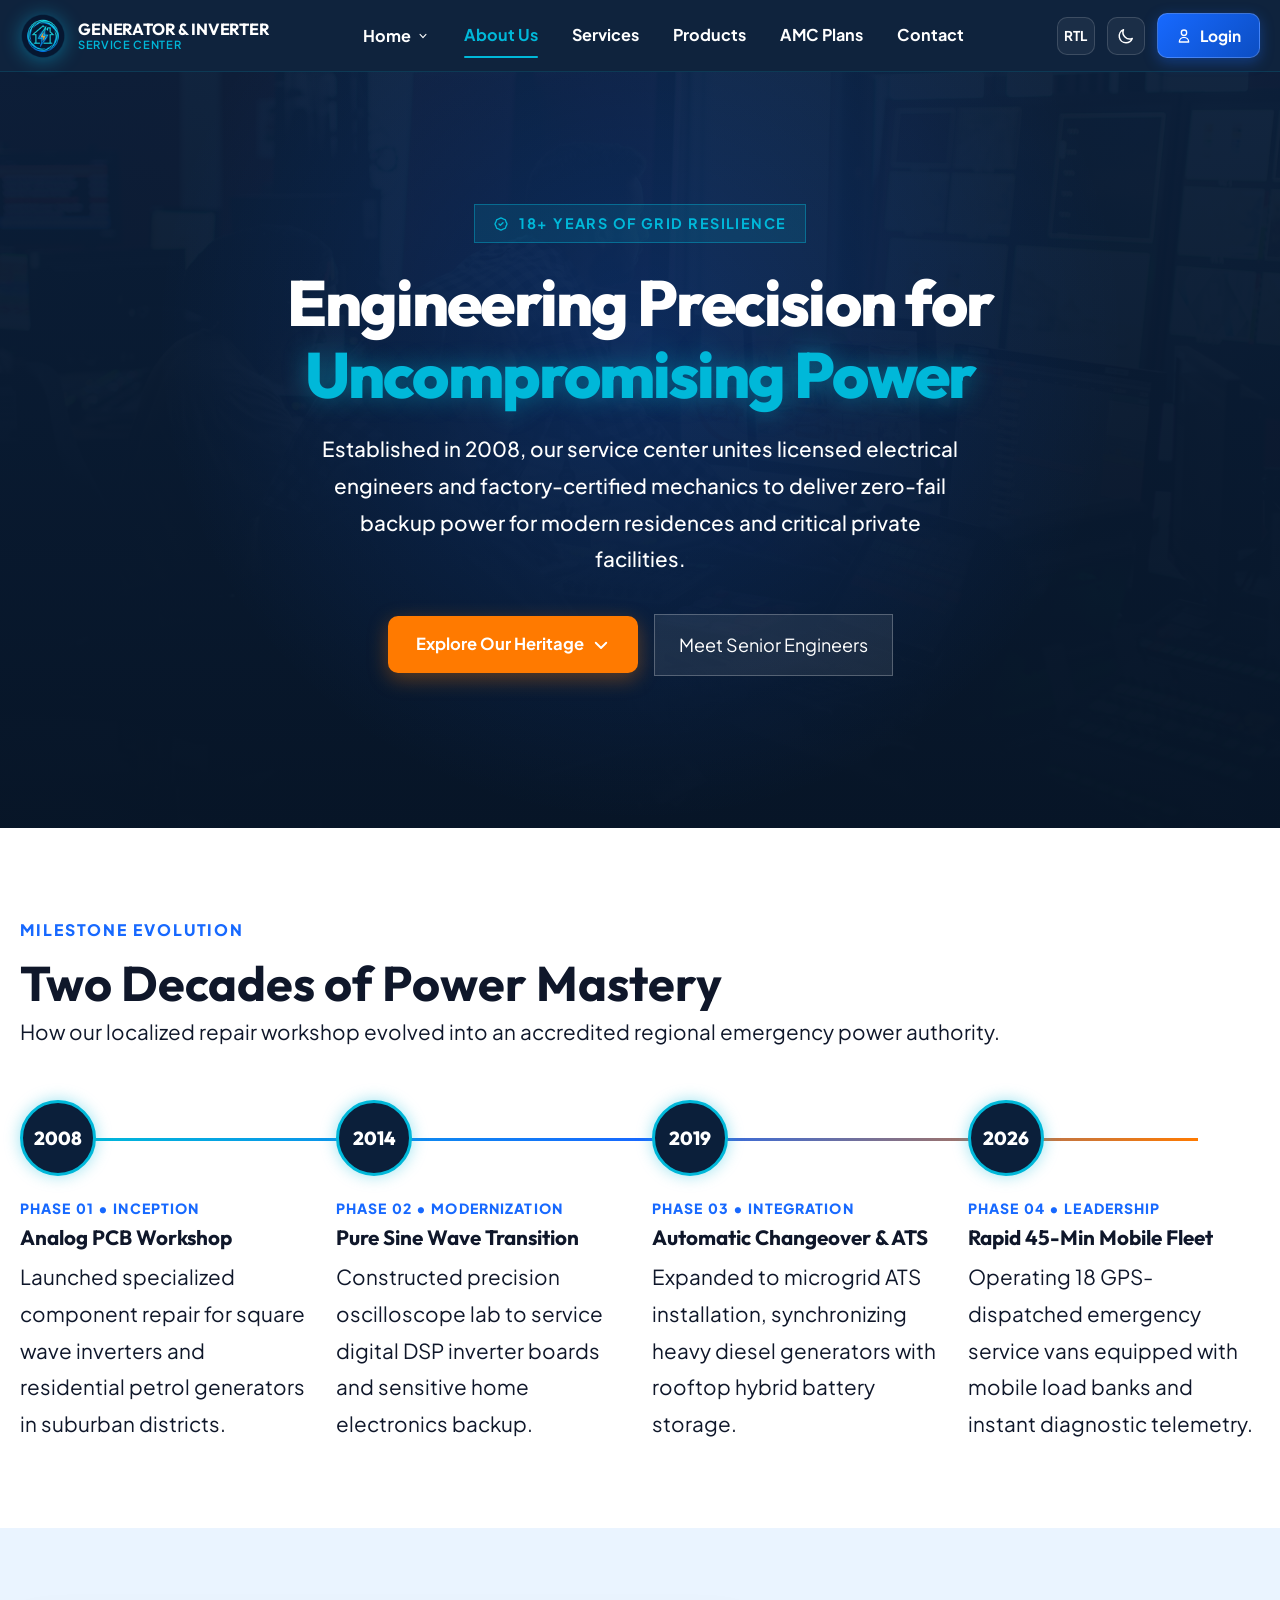
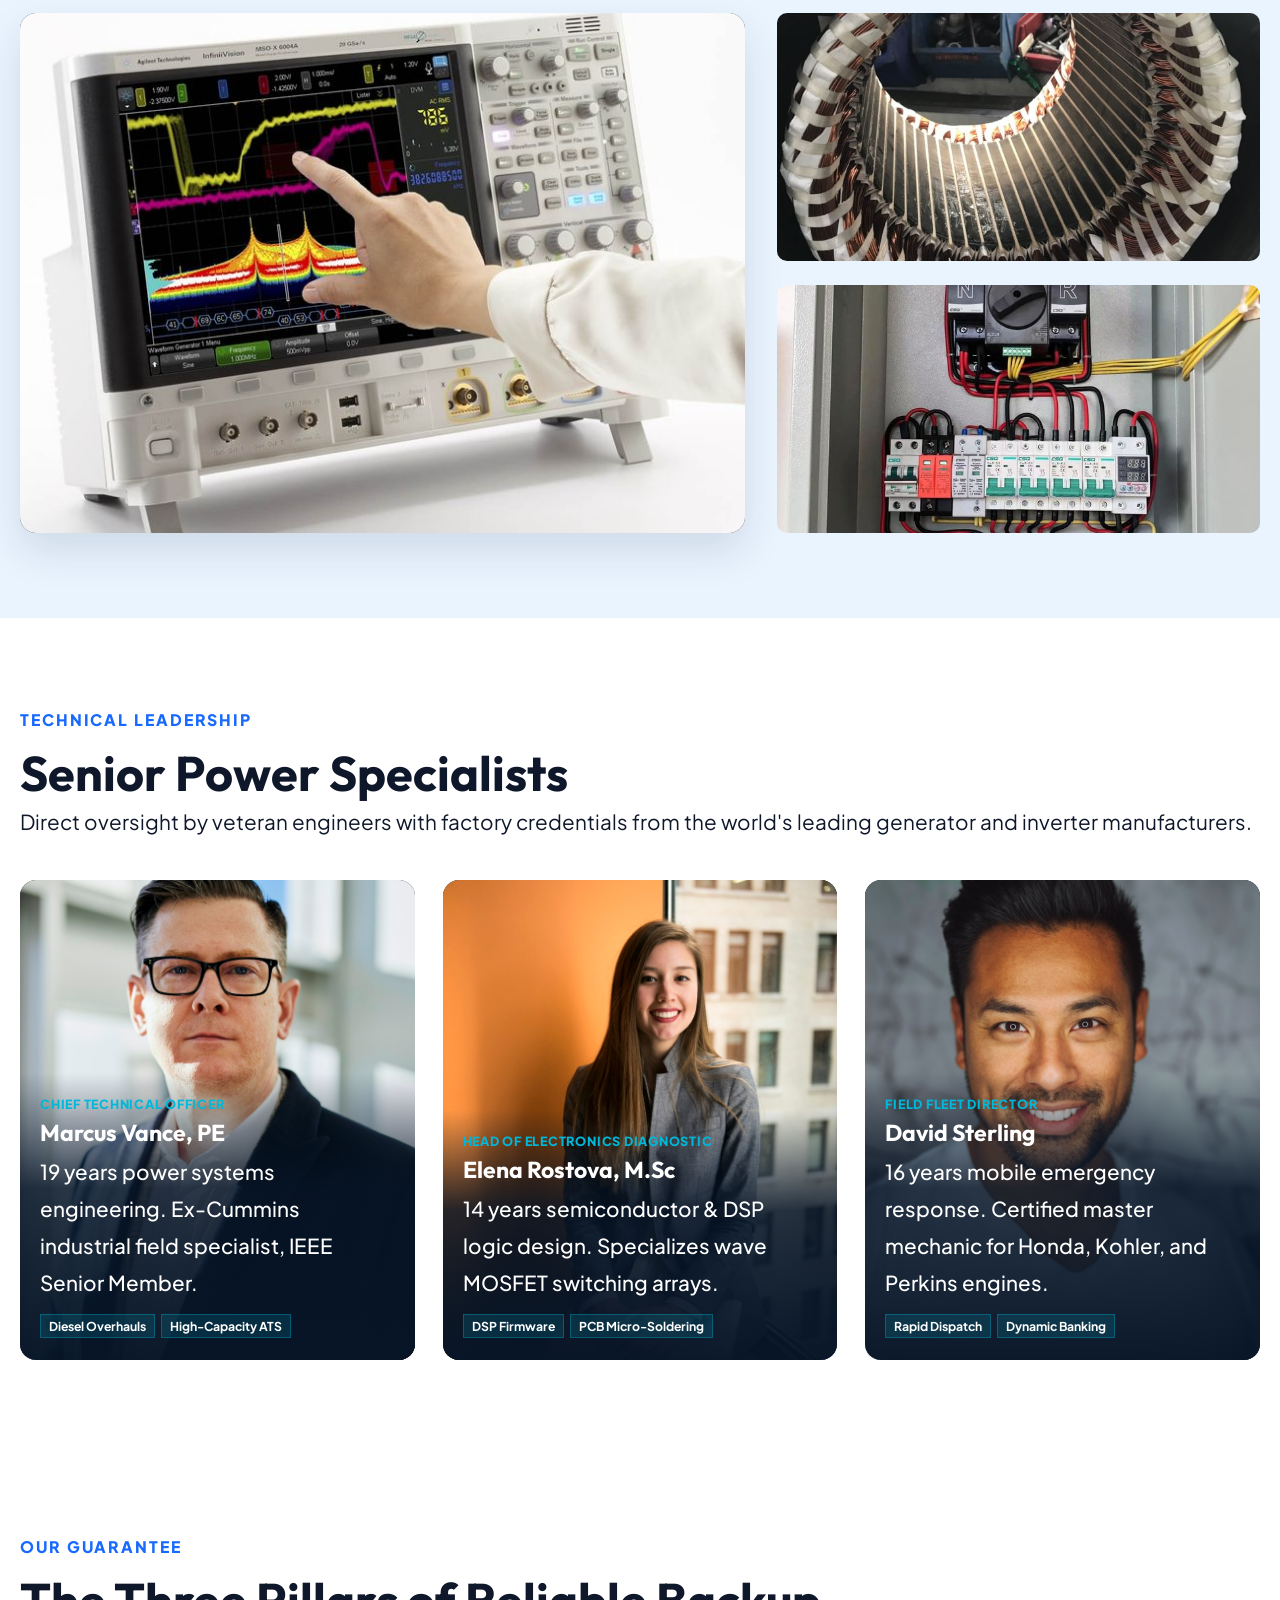
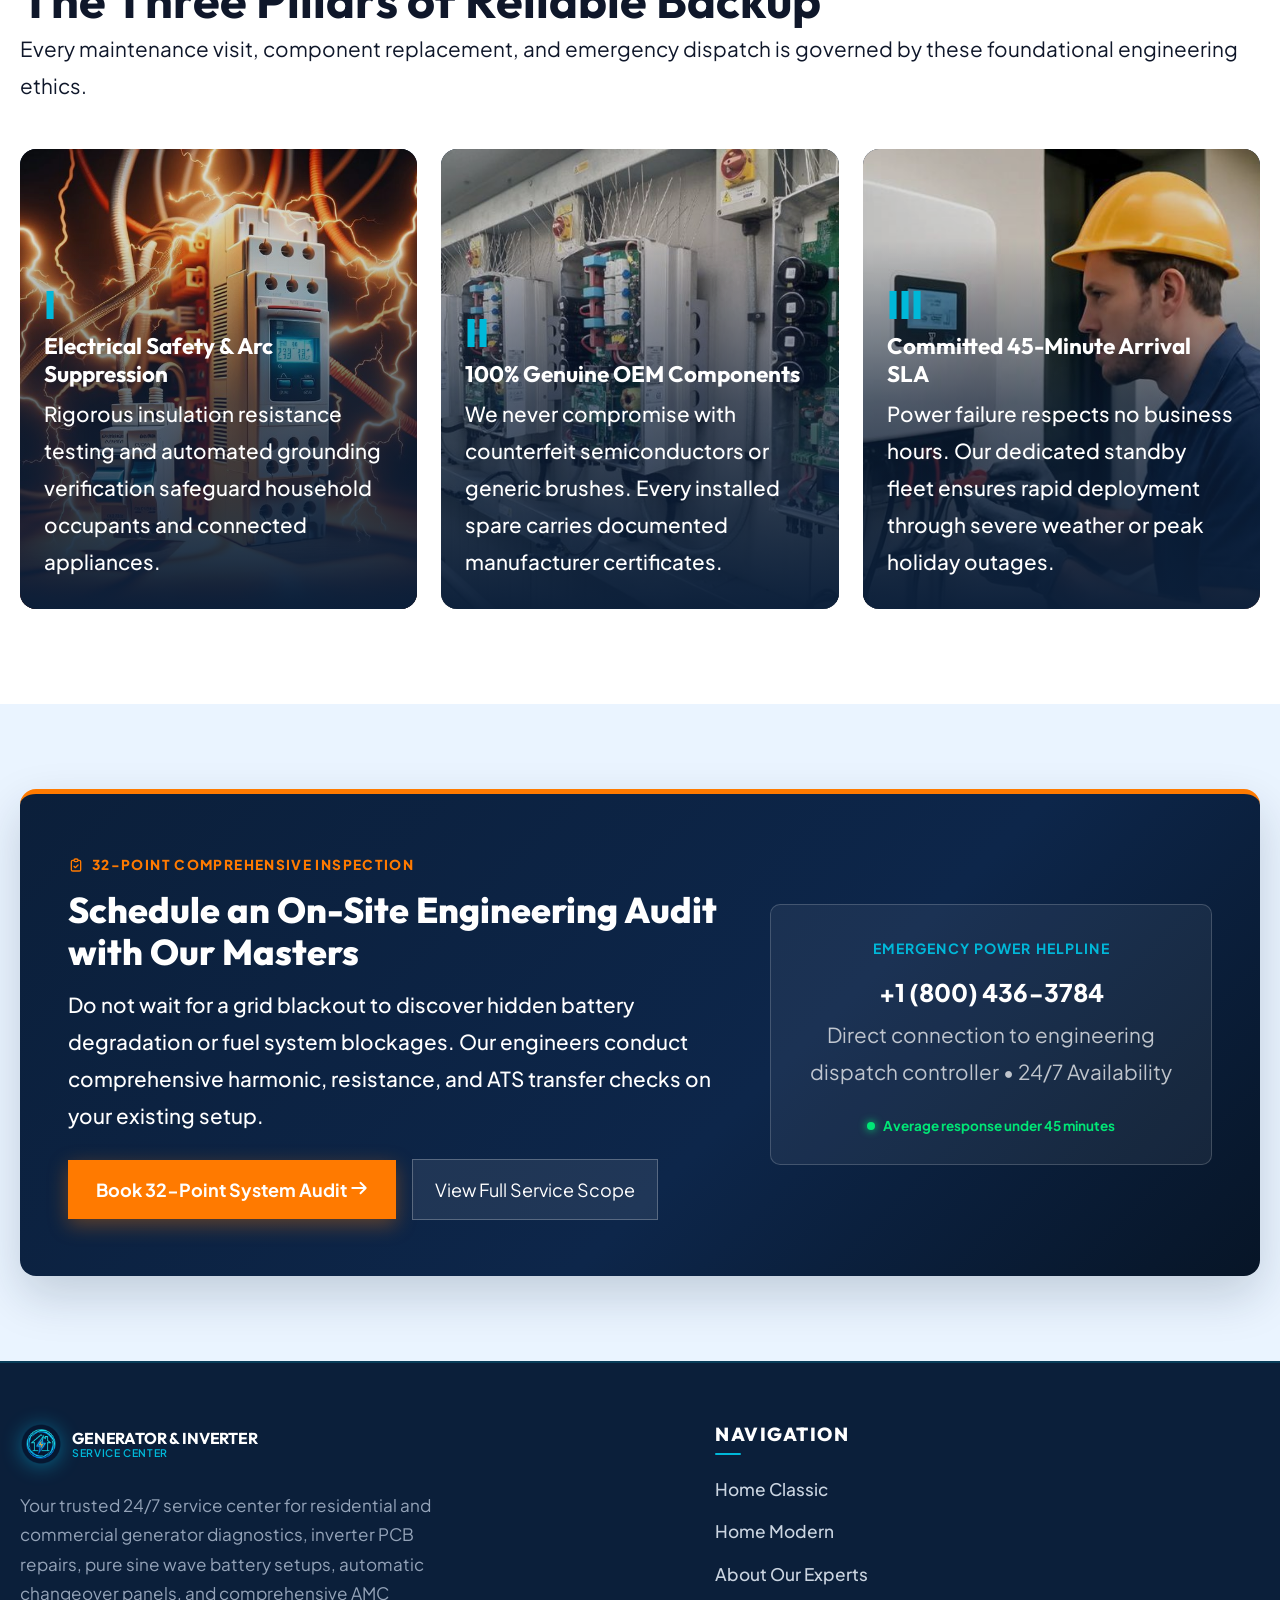
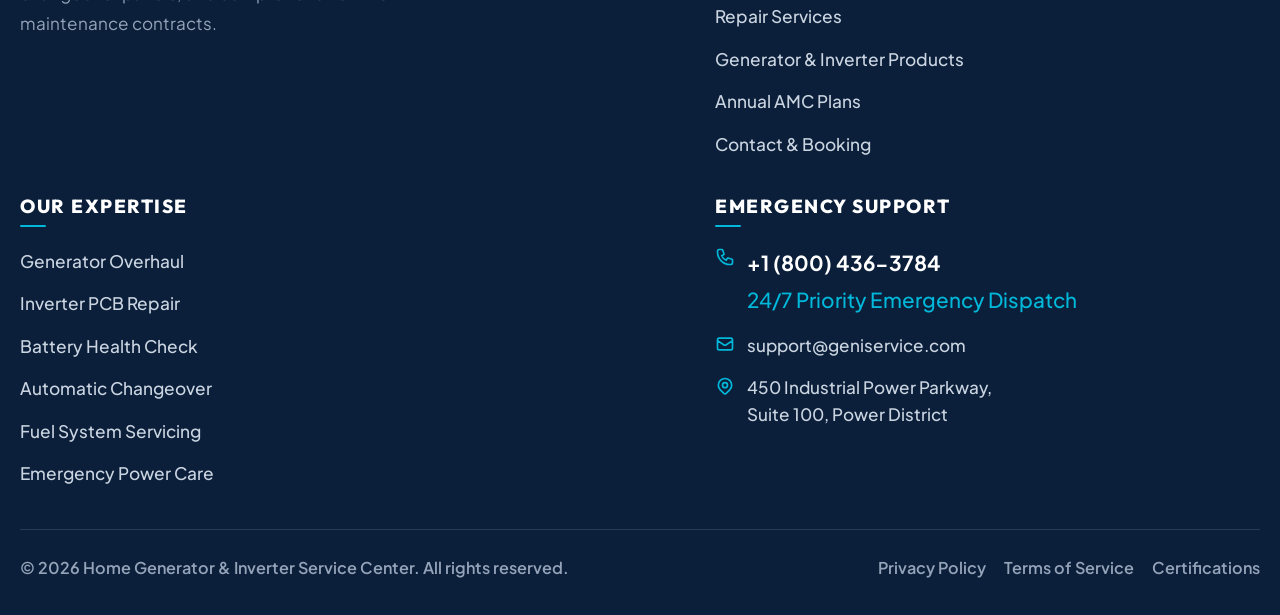
==== commit 64a6a04d: "small mistake" ====
--- a/about.html
+++ b/about.html
@@ -377,60 +377,6 @@
       </div>
     </section>
 
-    <!-- --------------------------------------------------------------
-       SECTION 5: QUALITY ACCREDITATIONS & OEM CERTIFICATIONS
-       Etched technical schematic strip with glowing cyan circuit borders
-       -------------------------------------------------------------- -->
-    <section class="ab-standards-section" id="standards-wall" aria-label="Certifications and Quality Accreditations">
-      <div class="container-custom">
-        <div class="ab-standards-grid">
-
-          <div class="ab-standard-cell">
-            <svg class="ab-standard-icon" fill="none" stroke="currentColor" viewBox="0 0 24 24">
-              <path stroke-linecap="round" stroke-linejoin="round" stroke-width="2"
-                d="M9 12l2 2 4-4m5.618-4.016A11.955 11.955 0 0112 2.944a11.955 11.955 0 01-8.618 3.04A12.02 12.02 0 003 9c0 5.591 3.824 10.29 9 11.622 5.176-1.332 9-6.03 9-11.622 0-1.042-.133-2.052-.382-3.016z" />
-            </svg>
-            <div>
-              <h4 class="ab-standard-title">ISO 9001:2015</h4>
-              <p class="ab-standard-meta">Certified diagnostic workflow and rigorous component traceability.</p>
-            </div>
-          </div>
-
-          <div class="ab-standard-cell">
-            <svg class="ab-standard-icon" fill="none" stroke="currentColor" viewBox="0 0 24 24">
-              <path stroke-linecap="round" stroke-linejoin="round" stroke-width="2" d="M13 10V3L4 14h7v7l9-11h-7z" />
-            </svg>
-            <div>
-              <h4 class="ab-standard-title">NFPA 110 Ready</h4>
-              <p class="ab-standard-meta">Emergency and standby electrical system performance standards compliance.</p>
-            </div>
-          </div>
-
-          <div class="ab-standard-cell">
-            <svg class="ab-standard-icon" fill="none" stroke="currentColor" viewBox="0 0 24 24">
-              <path stroke-linecap="round" stroke-linejoin="round" stroke-width="2"
-                d="M19.428 15.428a2 2 0 00-1.022-.547l-2.387-.477a6 6 0 00-3.86.517l-.318.158a6 6 0 01-3.86.517L6.05 15.21a2 2 0 00-1.806.547M8 4h8l-1 1v5.172a2 2 0 00.586 1.414l5 5c1.26 1.26.367 3.414-1.415 3.414H4.828c-1.782 0-2.674-2.154-1.414-3.414l5-5A2 2 0 009 10.172V5L8 4z" />
-            </svg>
-            <div>
-              <h4 class="ab-standard-title">Pure Sine CE</h4>
-              <p class="ab-standard-meta">Calibrated harmonic limits verified by certified electronic test meters.</p>
-            </div>
-          </div>
-
-          <div class="ab-standard-cell">
-            <svg class="ab-standard-icon" fill="none" stroke="currentColor" viewBox="0 0 24 24">
-              <path stroke-linecap="round" stroke-linejoin="round" stroke-width="2"
-                d="M17 20h5v-2a3 3 0 00-5.356-1.857M17 20H7m10 0v-2c0-.656-.126-1.283-.356-1.857M7 20H2v-2a3 3 0 015.356-1.857M7 20v-2c0-.656.126-1.283.356-1.857m0 0a5.002 5.002 0 019.288 0M15 7a3 3 0 11-6 0 3 3 0 016 0zm6 3a2 2 0 11-4 0 2 2 0 014 0zM7 10a2 2 0 11-4 0 2 2 0 014 0z" />
-            </svg>
-            <div>
-              <h4 class="ab-standard-title">OEM Direct Partner</h4>
-              <p class="ab-standard-meta">Authorized service center with genuine factory components inventory.</p>
-            </div>
-          </div>
-
-        </div>
-      </div>
-    </section>
 
 
 
--- a/assets/css/style.css
+++ b/assets/css/style.css
@@ -83,6 +83,8 @@
   scroll-behavior: smooth;
   font-size: 16px;
   -webkit-font-smoothing: antialiased;
+  overflow-x: hidden;
+  max-width: 100%;
 }
 
 body {
@@ -91,6 +93,8 @@
   background-color: var(--color-white);
   line-height: 1.6;
   overflow-x: hidden;
+  max-width: 100%;
+  width: 100%;
   padding-top: var(--header-height);
   min-height: 100vh;
   display: flex;
--- a/assets/css/about.css
+++ b/assets/css/about.css
@@ -391,50 +391,68 @@
   bottom: 0;
   left: 0;
   right: 0;
-  padding: 28px 24px;
-  background: linear-gradient(to top, rgba(11, 31, 58, 0.98) 0%, rgba(11, 31, 58, 0.6) 65%, transparent 100%);
-  color: var(--color-white);
+  padding: 24px 20px 22px 20px;
+  background: linear-gradient(to top, rgba(7, 21, 39, 0.98) 0%, rgba(7, 21, 39, 0.85) 60%, rgba(7, 21, 39, 0) 100%);
+  color: var(--color-white);
+  display: flex;
+  flex-direction: column;
+  justify-content: flex-end;
 }
 
 .ab-eng-role {
-  font-size: 0.74rem;
-  font-weight: 800;
-  letter-spacing: 0.1em;
+  font-size: 0.70rem;
+  font-weight: 800;
+  letter-spacing: 0.06em;
   color: var(--color-cyan);
   text-transform: uppercase;
   margin-bottom: 6px;
+  line-height: 1.25;
+  white-space: nowrap;
+  overflow: hidden;
+  text-overflow: ellipsis;
 }
 
 .ab-eng-name {
-  font-size: 1.3rem;
+  font-size: 1.28rem;
   font-weight: 700;
   color: var(--color-white);
   line-height: 1.2;
-  margin-bottom: 6px;
+  margin-bottom: 8px;
+  white-space: nowrap;
 }
 
 .ab-eng-credentials {
-  font-size: 0.82rem;
+  font-size: 0.81rem;
   color: #FFFFFF;
   font-weight: 500;
-  line-height: 1.4;
+  line-height: 1.45;
+  min-height: 4.35em;
   margin-bottom: 12px;
 }
 
 .ab-eng-spec-tags {
   display: flex;
-  gap: 8px;
-  flex-wrap: wrap;
+  align-items: center;
+  gap: 6px;
+  flex-wrap: nowrap;
+  width: 100%;
 }
 
 .ab-tag-pill {
-  font-size: 0.7rem;
+  font-size: 0.68rem;
   font-weight: 700;
-  padding: 3px 10px;
+  padding: 4px 8px;
   border-radius: var(--radius-full);
   background: rgba(0, 184, 217, 0.15);
-  border: 1px solid rgba(0, 184, 217, 0.3);
-  color: var(--color-white);
+  border: 1px solid rgba(0, 184, 217, 0.32);
+  color: var(--color-white);
+  white-space: nowrap;
+  display: inline-flex;
+  align-items: center;
+  justify-content: center;
+  text-align: center;
+  line-height: 1.2;
+  flex: 0 0 auto;
 }
 
 /* --------------------------------------------------------------------------
@@ -695,11 +713,43 @@
 
   .ab-engineer-roster {
     grid-template-columns: repeat(3, 1fr) !important;
-    gap: 18px !important;
+    gap: 16px !important;
   }
 
   .ab-engineer-panel {
-    height: 480px !important;
+    height: 490px !important;
+  }
+
+  .ab-engineer-details {
+    padding: 24px 16px 20px 16px !important;
+  }
+
+  .ab-eng-role {
+    font-size: 0.67rem !important;
+    letter-spacing: 0.05em !important;
+    white-space: nowrap !important;
+  }
+
+  .ab-eng-name {
+    font-size: 1.22rem !important;
+  }
+
+  .ab-eng-credentials {
+    font-size: 0.79rem !important;
+    line-height: 1.45 !important;
+    min-height: 4.35em !important;
+    margin-bottom: 12px !important;
+  }
+
+  .ab-eng-spec-tags {
+    gap: 6px !important;
+    flex-wrap: nowrap !important;
+  }
+
+  .ab-tag-pill {
+    font-size: 0.66rem !important;
+    padding: 4px 7px !important;
+    white-space: nowrap !important;
   }
 
   .ab-standards-grid {
--- a/assets/css/responsive.css
+++ b/assets/css/responsive.css
@@ -340,14 +340,83 @@
     margin-top: 4px !important;
   }
 
-  /* Home-2 Equipment Strip: 2x2 grid for spacious, even layout */
+  /* Home-2 Equipment Strip: 2x2 grid on tablets (740px - 1100px) */
   .h2-equipment-strip {
     grid-template-columns: repeat(2, 1fr) !important;
     height: auto !important;
+    gap: 20px !important;
   }
 
   .h2-slice-item {
-    height: 300px !important;
+    min-height: 290px !important;
+    height: auto !important;
+  }
+
+  .h2-slice-overlay {
+    min-height: 290px !important;
+    padding: 24px 20px !important;
+  }
+
+  /* About Us: Senior Power Specialists -> Surface Pro 10 & Tablets (740px - 1366px) */
+  .ab-engineer-roster {
+    grid-template-columns: repeat(3, 1fr) !important;
+    gap: 16px !important;
+  }
+
+  .ab-engineer-panel {
+    height: 490px !important;
+  }
+
+  .ab-engineer-details {
+    padding: 24px 16px 20px 16px !important;
+    display: flex !important;
+    flex-direction: column !important;
+    justify-content: flex-end !important;
+  }
+
+  .ab-eng-role {
+    font-size: 0.67rem !important;
+    letter-spacing: 0.05em !important;
+    white-space: nowrap !important;
+    overflow: hidden !important;
+    text-overflow: ellipsis !important;
+    line-height: 1.25 !important;
+    margin-bottom: 6px !important;
+  }
+
+  .ab-eng-name {
+    font-size: 1.22rem !important;
+    line-height: 1.2 !important;
+    margin-bottom: 8px !important;
+    white-space: nowrap !important;
+  }
+
+  .ab-eng-credentials {
+    font-size: 0.79rem !important;
+    line-height: 1.45 !important;
+    min-height: 4.35em !important;
+    margin-bottom: 12px !important;
+  }
+
+  .ab-eng-spec-tags {
+    display: flex !important;
+    align-items: center !important;
+    gap: 6px !important;
+    flex-wrap: nowrap !important;
+    width: 100% !important;
+  }
+
+  .ab-tag-pill {
+    font-size: 0.66rem !important;
+    font-weight: 700 !important;
+    padding: 4px 7px !important;
+    white-space: nowrap !important;
+    display: inline-flex !important;
+    align-items: center !important;
+    justify-content: center !important;
+    text-align: center !important;
+    line-height: 1.2 !important;
+    flex: 0 0 auto !important;
   }
 
   /* About Us: Standards Grid (4 Certifications) -> 2x2 grid for even text */
@@ -640,6 +709,72 @@
    MOBILE PHONE ONLY FOOTER (≤ 739px)
    ============================================================ */
 @media screen and (max-width: 739px) {
+  /* Home-2 Equipment Strip: 1-column full-width cards on mobile phones for proper text alignment */
+  .h2-equipment-strip {
+    grid-template-columns: 1fr !important;
+    height: auto !important;
+    gap: 18px !important;
+  }
+
+  .h2-slice-item {
+    min-height: 240px !important;
+    height: auto !important;
+  }
+
+  .h2-slice-overlay {
+    min-height: 240px !important;
+    padding: 22px 20px !important;
+    justify-content: flex-end !important;
+    align-items: flex-start !important;
+    text-align: left !important;
+  }
+
+  .h2-slice-code {
+    font-size: 0.74rem !important;
+    margin-bottom: 6px !important;
+  }
+
+  .h2-slice-title {
+    font-size: 1.28rem !important;
+    line-height: 1.3 !important;
+    margin-bottom: 8px !important;
+  }
+
+  .h2-slice-spec {
+    font-size: 0.90rem !important;
+    line-height: 1.55 !important;
+    margin-bottom: 14px !important;
+    max-width: 100% !important;
+  }
+
+  .h2-slice-link {
+    font-size: 0.88rem !important;
+  }
+
+  /* Services Territory Matrix: Even pill alignment */
+  .sv-zone-row {
+    padding: 13px 14px !important;
+    gap: 12px !important;
+  }
+
+  .sv-zone-info {
+    flex: 1 !important;
+    min-width: 0 !important;
+    gap: 10px !important;
+  }
+
+  .sv-zone-time {
+    white-space: nowrap !important;
+    flex-shrink: 0 !important;
+    min-width: 76px !important;
+    text-align: center !important;
+    display: inline-flex !important;
+    align-items: center !important;
+    justify-content: center !important;
+    padding: 5px 9px !important;
+    font-size: 0.80rem !important;
+  }
+
   .footer-top {
     grid-template-columns: 1fr !important;
     gap: 28px !important;
@@ -683,8 +818,8 @@
   .footer-top {
     display: grid !important;
     grid-template-columns: 1.15fr 0.95fr !important;
-    gap: 46px 60px !important;
-    padding-bottom: 46px !important;
+    gap: 36px 36px !important;
+    padding-bottom: 40px !important;
     border-bottom: 1px solid rgba(255, 255, 255, 0.12) !important;
     text-align: left !important;
   }
@@ -802,33 +937,32 @@
     margin-top: 2px !important;
   }
 
-  /* Bottom Bar — Left/Right split like reference image */
+  /* Bottom Bar — Tablet (740px–991px): Centered and stacked to prevent horizontal overflow */
   .footer-bottom {
     display: flex !important;
-    flex-direction: row !important;
-    justify-content: space-between !important;
+    flex-direction: column !important;
+    justify-content: center !important;
     align-items: center !important;
-    padding-top: 26px !important;
-    text-align: left !important;
-    gap: 20px !important;
-    flex-wrap: nowrap !important;
+    padding-top: 24px !important;
+    text-align: center !important;
+    gap: 14px !important;
+    flex-wrap: wrap !important;
   }
 
   .footer-bottom p {
     font-size: 0.90rem !important;
     color: #94A3B8 !important;
     margin: 0 !important;
-    text-align: left !important;
-    flex-shrink: 0 !important;
+    text-align: center !important;
   }
 
   .footer-bottom-links {
     display: flex !important;
     flex-direction: row !important;
-    justify-content: flex-end !important;
+    justify-content: center !important;
     align-items: center !important;
-    gap: 22px !important;
-    flex-wrap: nowrap !important;
+    gap: 18px !important;
+    flex-wrap: wrap !important;
   }
 
   .footer-bottom-links a {
@@ -841,6 +975,26 @@
 
   .footer-bottom-links a:hover {
     color: var(--color-cyan, #00d2ff) !important;
+  }
+}
+
+/* Laptops / Large Tablets (992px to 1366px): Horizontal footer bottom split */
+@media screen and (min-width: 992px) and (max-width: 1366px) {
+  .footer-bottom {
+    flex-direction: row !important;
+    justify-content: space-between !important;
+    align-items: center !important;
+    text-align: left !important;
+    flex-wrap: nowrap !important;
+  }
+
+  .footer-bottom p {
+    text-align: left !important;
+    flex-shrink: 0 !important;
+  }
+
+  .footer-bottom-links {
+    justify-content: flex-end !important;
   }
 
   /* RTL Support for iPad */
@@ -876,6 +1030,33 @@
   .container-custom {
     padding-left: 16px;
     padding-right: 16px;
+  }
+
+  /* Home-2 Equipment Strip: Compact phones */
+  .h2-equipment-strip {
+    grid-template-columns: 1fr !important;
+    gap: 16px !important;
+  }
+
+  .h2-slice-item {
+    min-height: 230px !important;
+    height: auto !important;
+  }
+
+  .h2-slice-overlay {
+    padding: 20px 18px !important;
+    min-height: 230px !important;
+  }
+
+  .h2-slice-title {
+    font-size: 1.22rem !important;
+    margin-bottom: 6px !important;
+  }
+
+  .h2-slice-spec {
+    font-size: 0.88rem !important;
+    line-height: 1.5 !important;
+    margin-bottom: 12px !important;
   }
 
   /* Header Brand Identity */
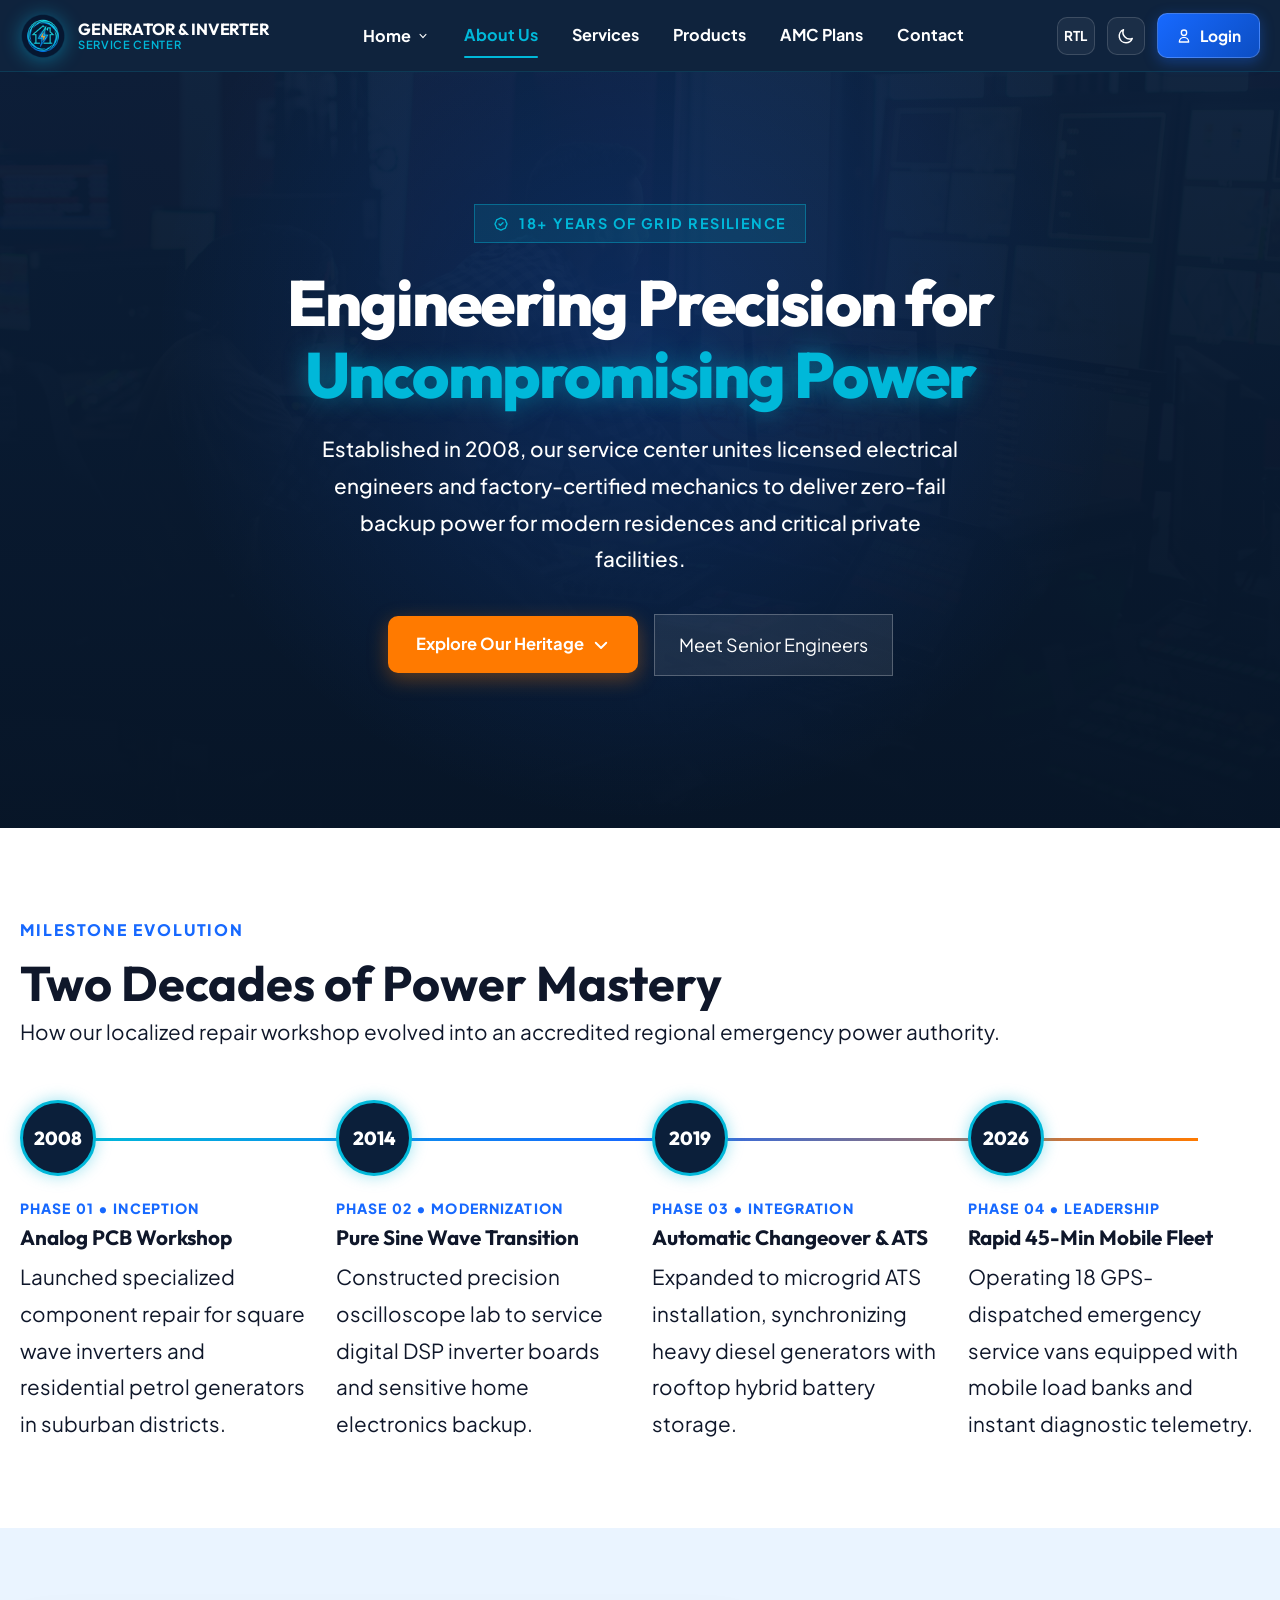
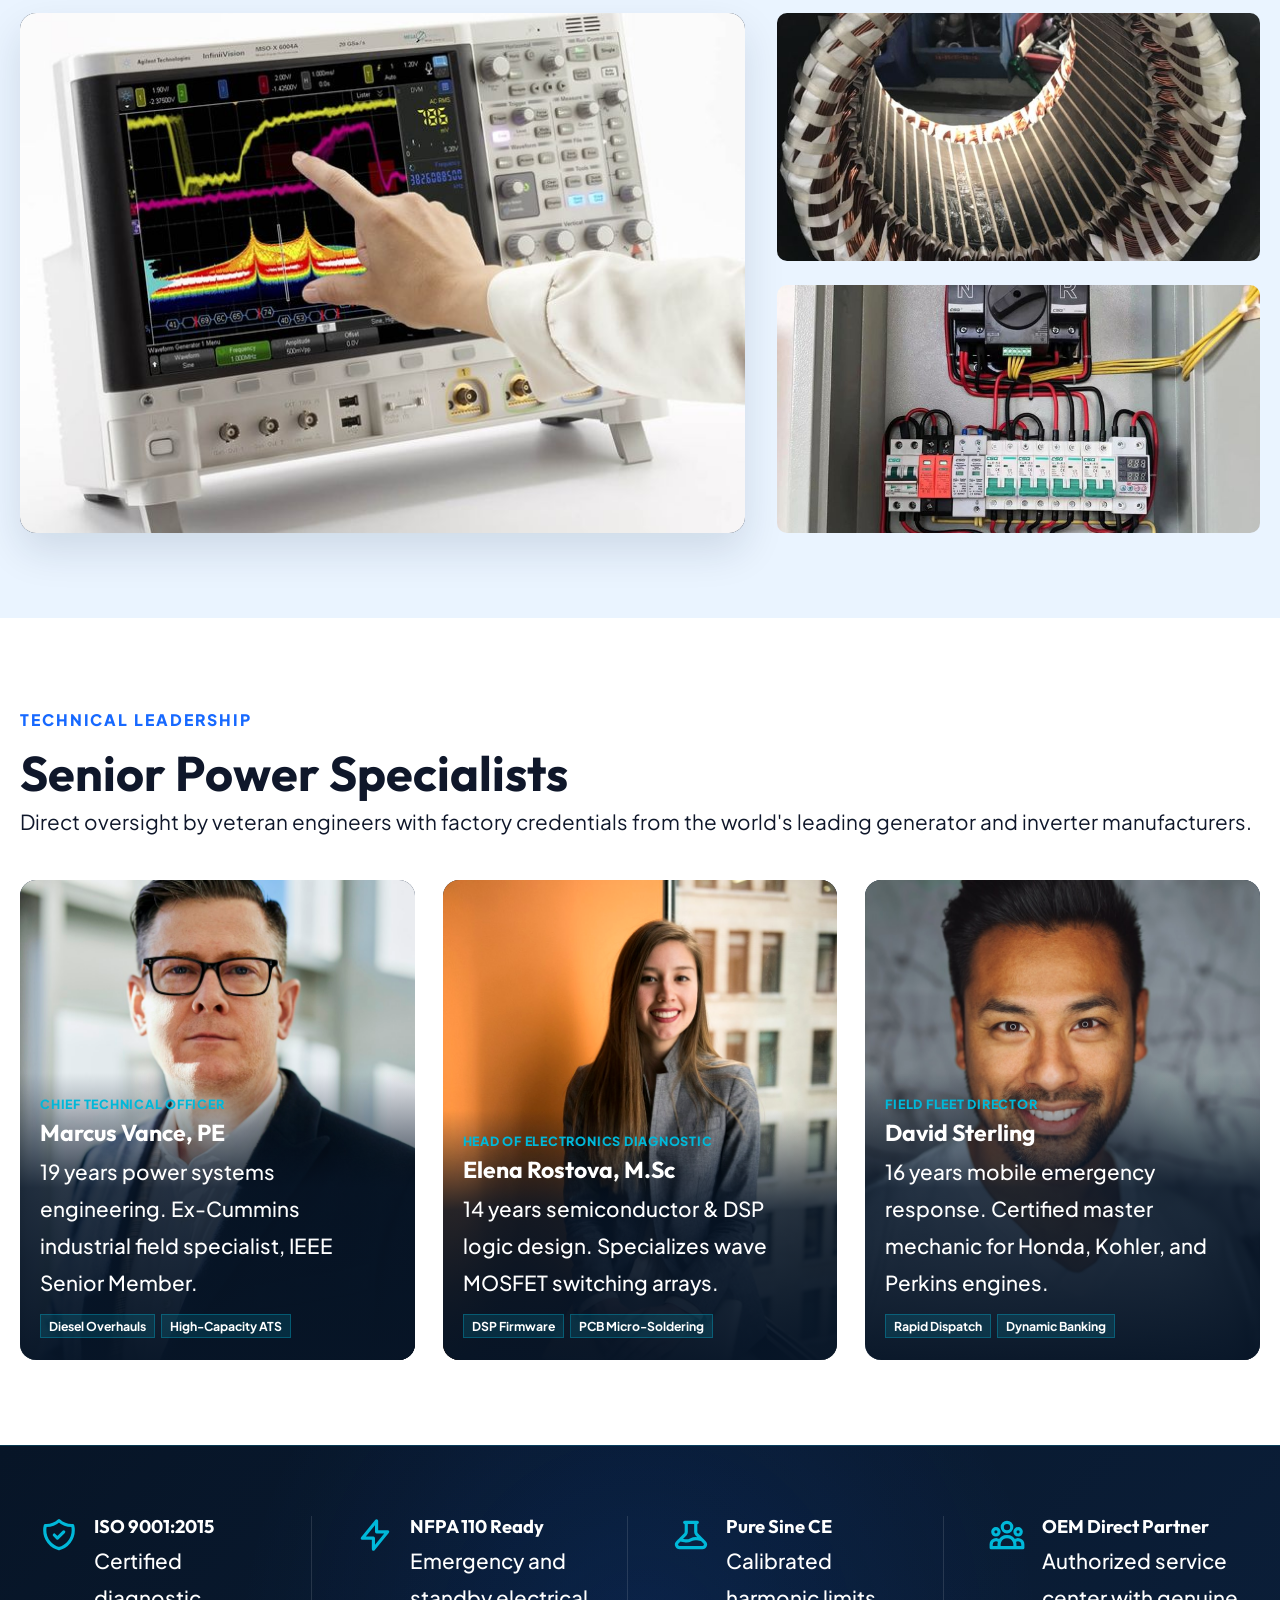
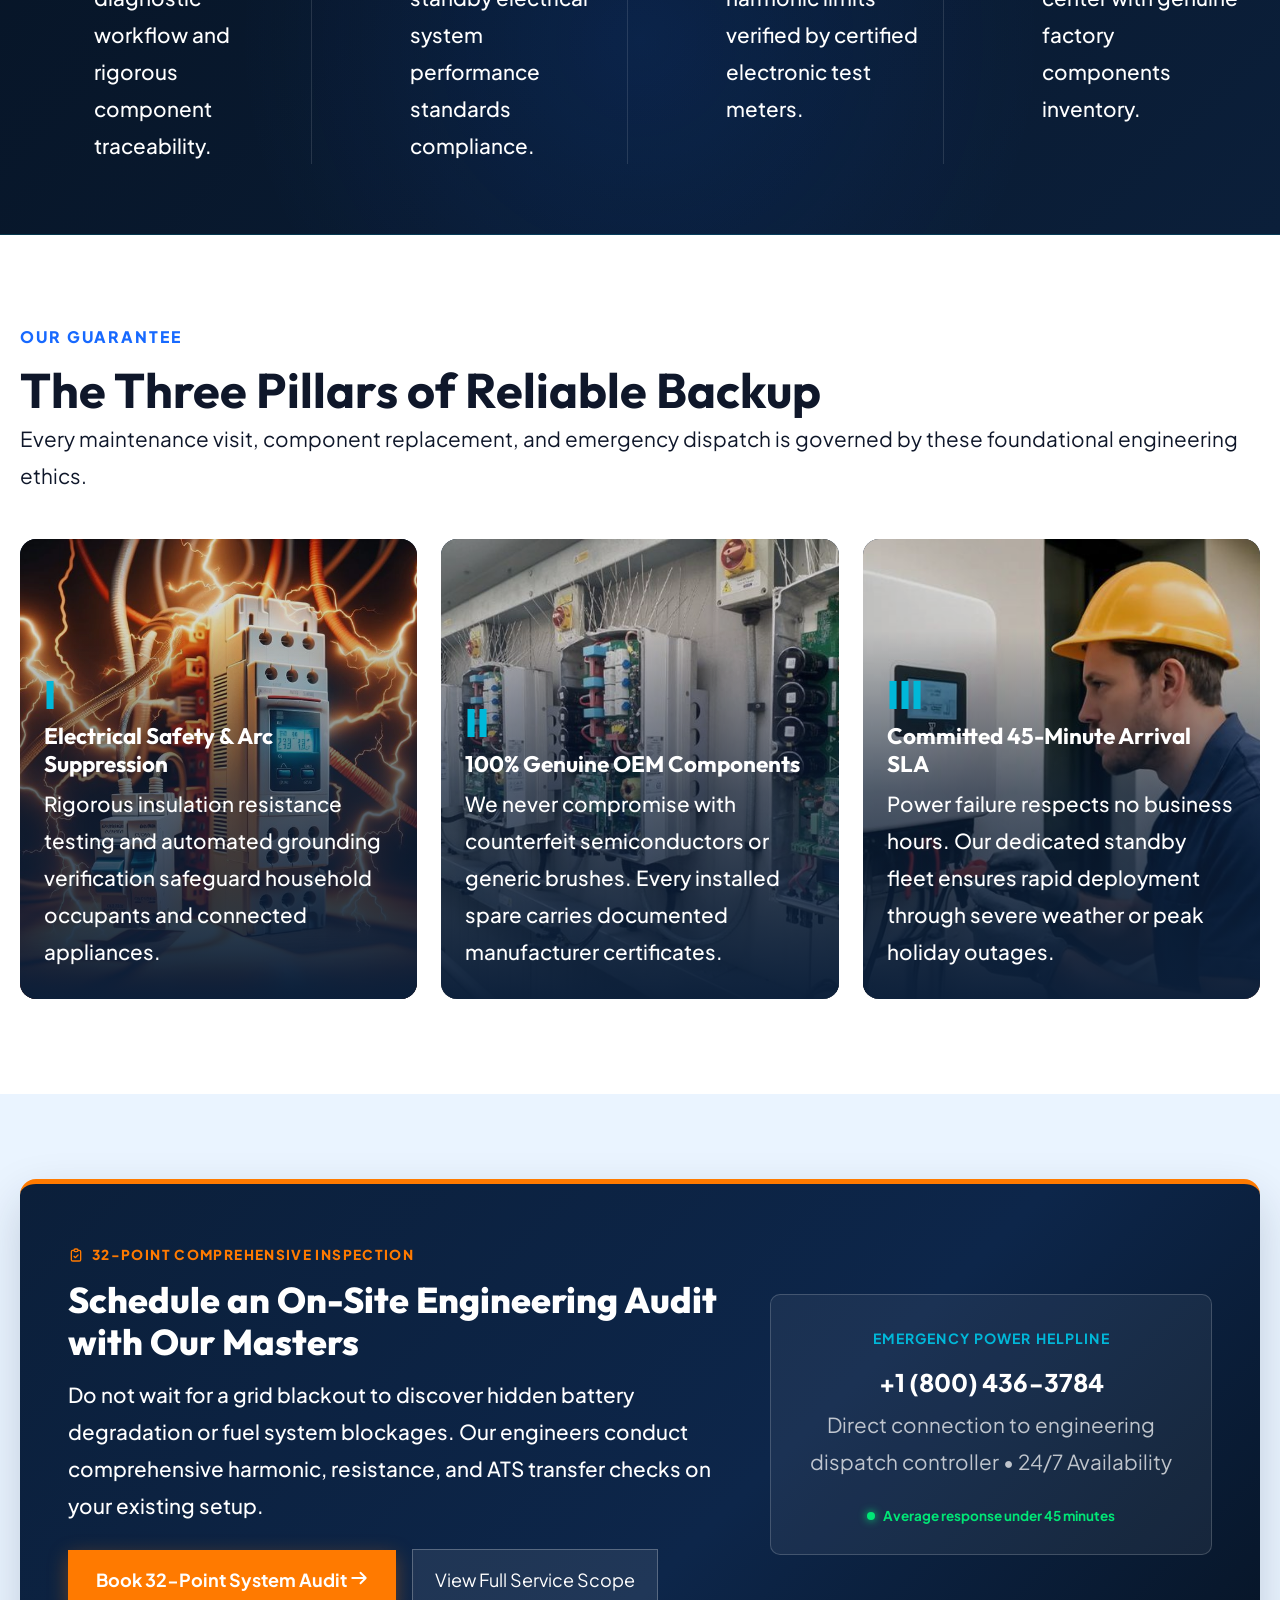
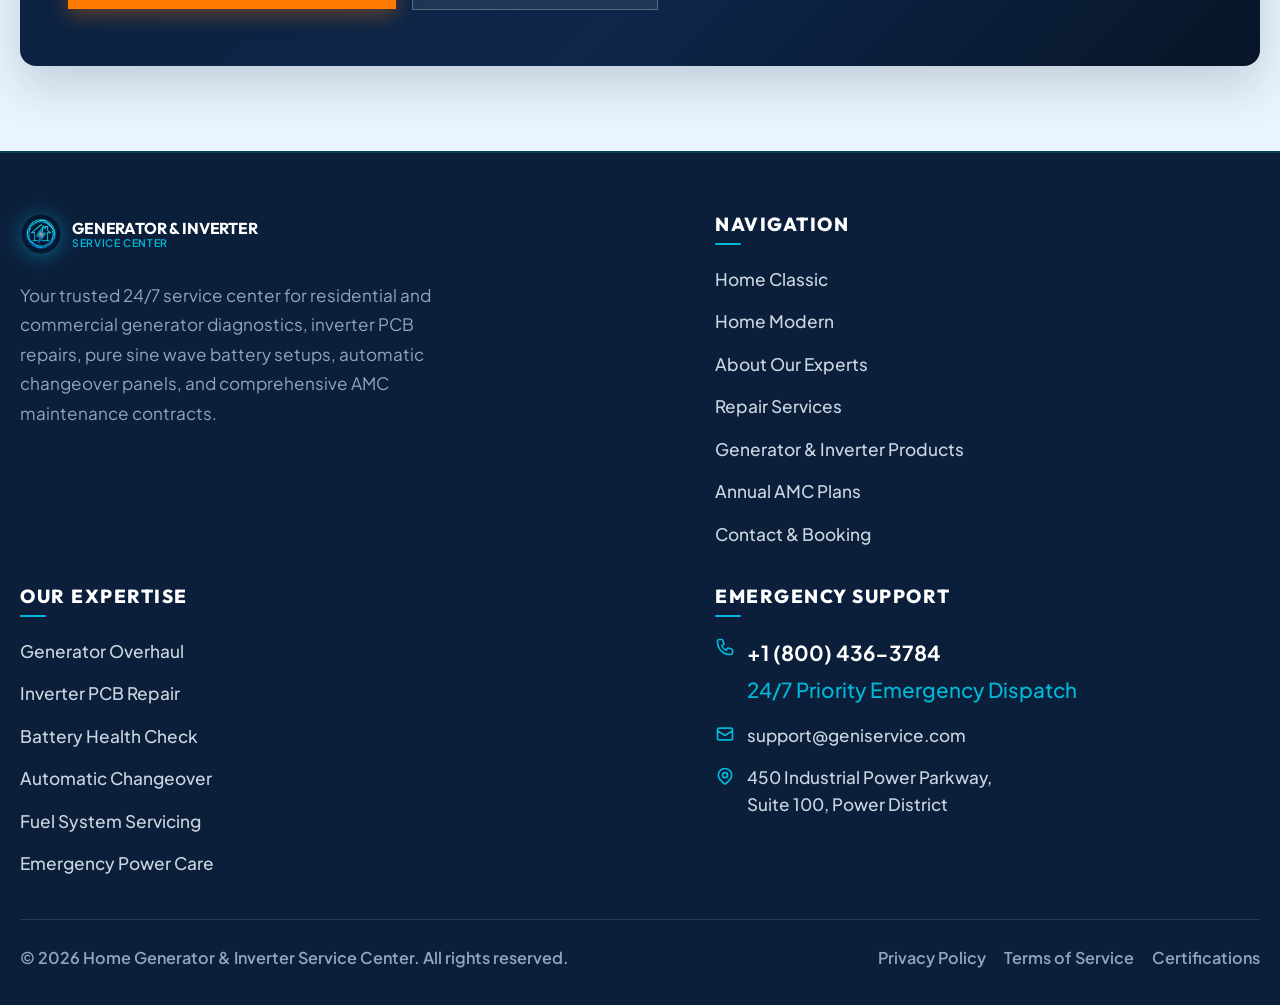
==== commit 94d87bac: "m" ====
--- a/about.html
+++ b/about.html
@@ -377,6 +377,60 @@
       </div>
     </section>
 
+    <!-- --------------------------------------------------------------
+       SECTION 5: QUALITY ACCREDITATIONS & OEM CERTIFICATIONS
+       Etched technical schematic strip with glowing cyan circuit borders
+       -------------------------------------------------------------- -->
+    <section class="ab-standards-section" id="standards-wall" aria-label="Certifications and Quality Accreditations">
+      <div class="container-custom">
+        <div class="ab-standards-grid">
+
+          <div class="ab-standard-cell">
+            <svg class="ab-standard-icon" fill="none" stroke="currentColor" viewBox="0 0 24 24">
+              <path stroke-linecap="round" stroke-linejoin="round" stroke-width="2"
+                d="M9 12l2 2 4-4m5.618-4.016A11.955 11.955 0 0112 2.944a11.955 11.955 0 01-8.618 3.04A12.02 12.02 0 003 9c0 5.591 3.824 10.29 9 11.622 5.176-1.332 9-6.03 9-11.622 0-1.042-.133-2.052-.382-3.016z" />
+            </svg>
+            <div>
+              <h4 class="ab-standard-title">ISO 9001:2015</h4>
+              <p class="ab-standard-meta">Certified diagnostic workflow and rigorous component traceability.</p>
+            </div>
+          </div>
+
+          <div class="ab-standard-cell">
+            <svg class="ab-standard-icon" fill="none" stroke="currentColor" viewBox="0 0 24 24">
+              <path stroke-linecap="round" stroke-linejoin="round" stroke-width="2" d="M13 10V3L4 14h7v7l9-11h-7z" />
+            </svg>
+            <div>
+              <h4 class="ab-standard-title">NFPA 110 Ready</h4>
+              <p class="ab-standard-meta">Emergency and standby electrical system performance standards compliance.</p>
+            </div>
+          </div>
+
+          <div class="ab-standard-cell">
+            <svg class="ab-standard-icon" fill="none" stroke="currentColor" viewBox="0 0 24 24">
+              <path stroke-linecap="round" stroke-linejoin="round" stroke-width="2"
+                d="M19.428 15.428a2 2 0 00-1.022-.547l-2.387-.477a6 6 0 00-3.86.517l-.318.158a6 6 0 01-3.86.517L6.05 15.21a2 2 0 00-1.806.547M8 4h8l-1 1v5.172a2 2 0 00.586 1.414l5 5c1.26 1.26.367 3.414-1.415 3.414H4.828c-1.782 0-2.674-2.154-1.414-3.414l5-5A2 2 0 009 10.172V5L8 4z" />
+            </svg>
+            <div>
+              <h4 class="ab-standard-title">Pure Sine CE</h4>
+              <p class="ab-standard-meta">Calibrated harmonic limits verified by certified electronic test meters.</p>
+            </div>
+          </div>
+
+          <div class="ab-standard-cell">
+            <svg class="ab-standard-icon" fill="none" stroke="currentColor" viewBox="0 0 24 24">
+              <path stroke-linecap="round" stroke-linejoin="round" stroke-width="2"
+                d="M17 20h5v-2a3 3 0 00-5.356-1.857M17 20H7m10 0v-2c0-.656-.126-1.283-.356-1.857M7 20H2v-2a3 3 0 015.356-1.857M7 20v-2c0-.656.126-1.283.356-1.857m0 0a5.002 5.002 0 019.288 0M15 7a3 3 0 11-6 0 3 3 0 016 0zm6 3a2 2 0 11-4 0 2 2 0 014 0zM7 10a2 2 0 11-4 0 2 2 0 014 0z" />
+            </svg>
+            <div>
+              <h4 class="ab-standard-title">OEM Direct Partner</h4>
+              <p class="ab-standard-meta">Authorized service center with genuine factory components inventory.</p>
+            </div>
+          </div>
+
+        </div>
+      </div>
+    </section>
 
 
 
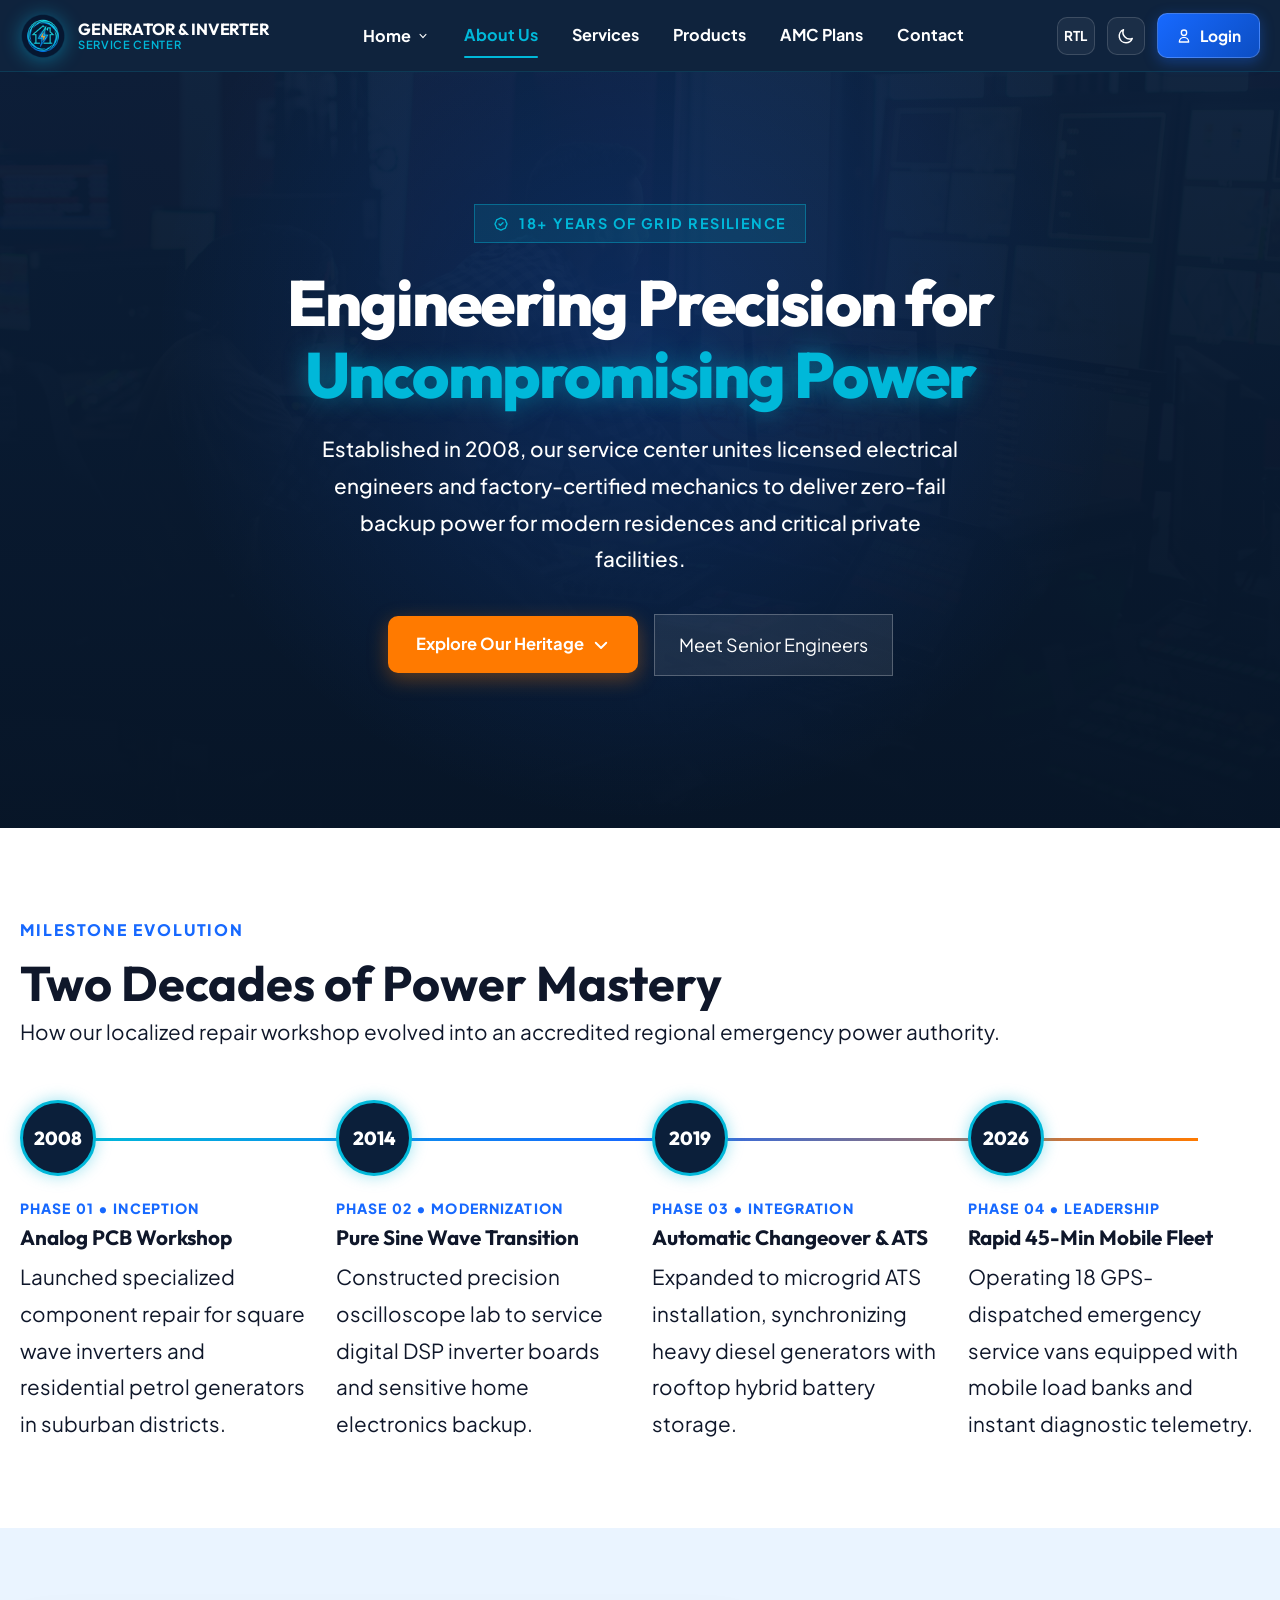
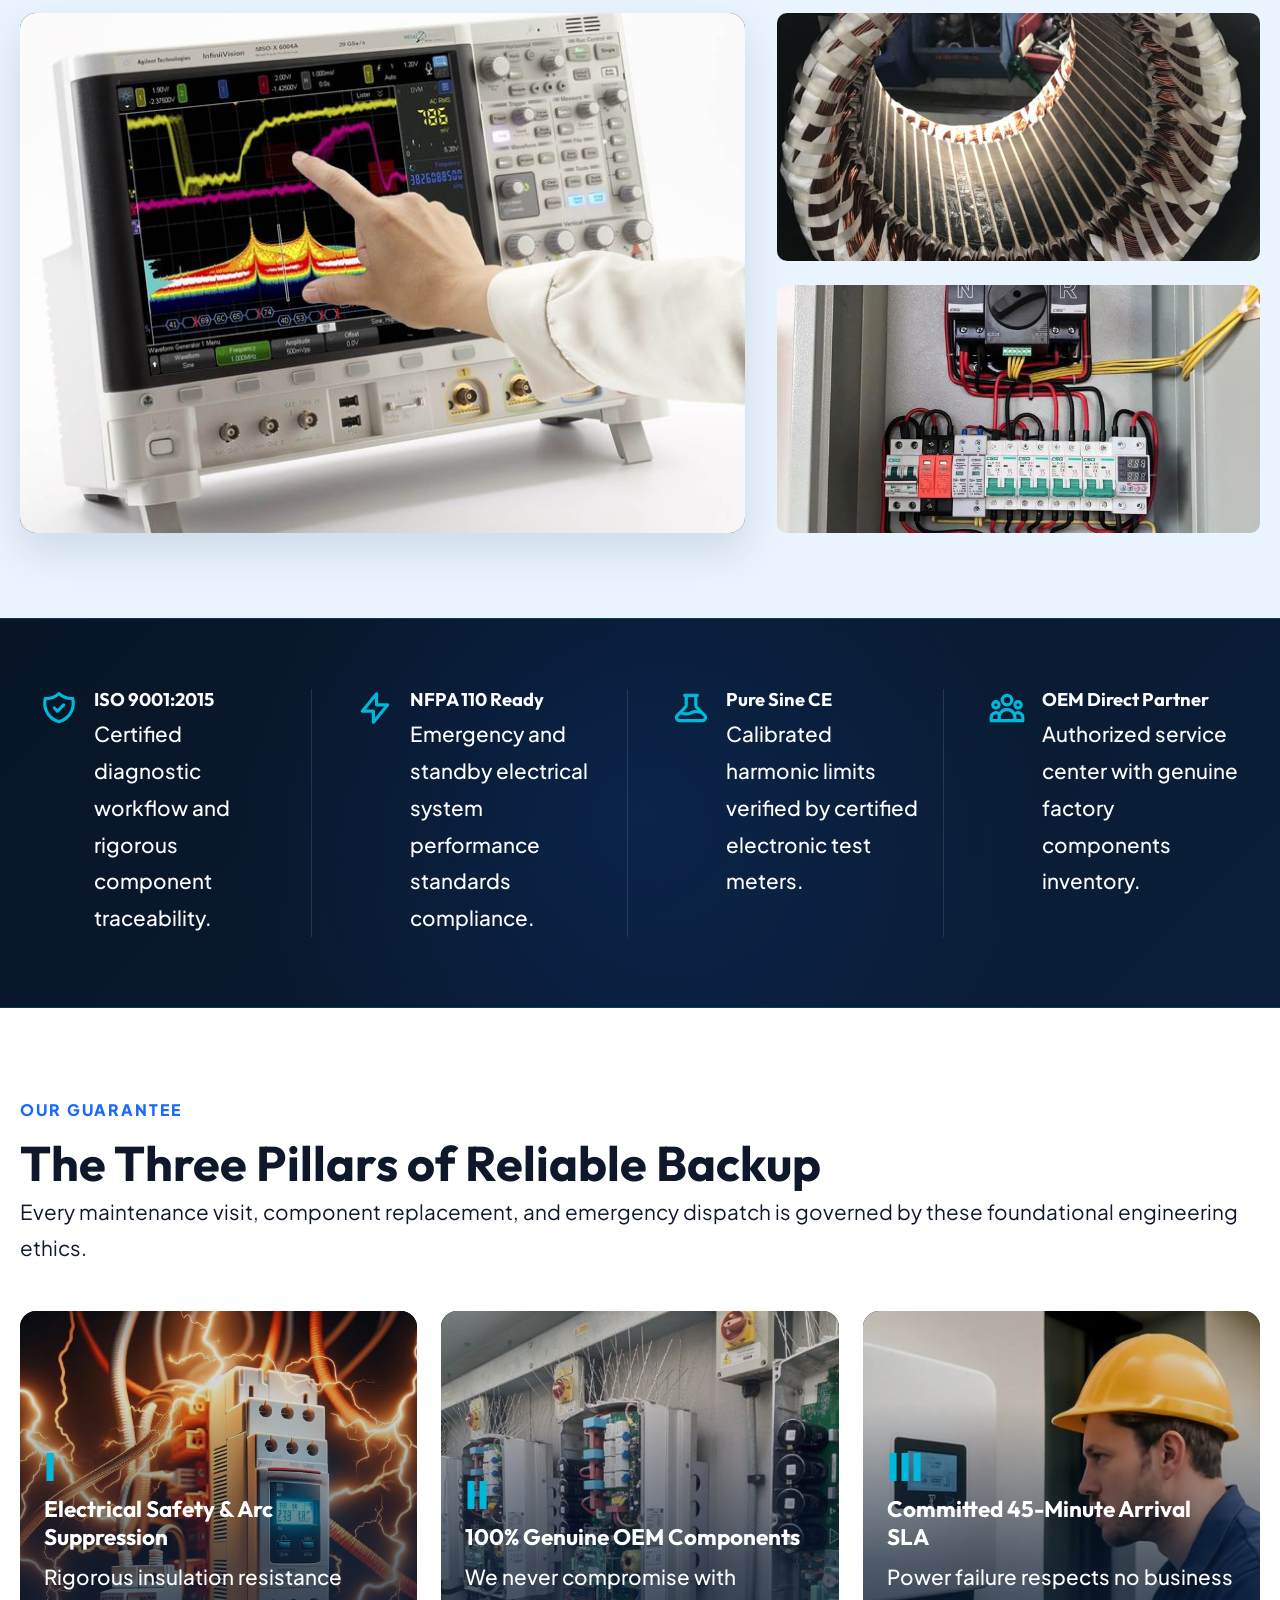
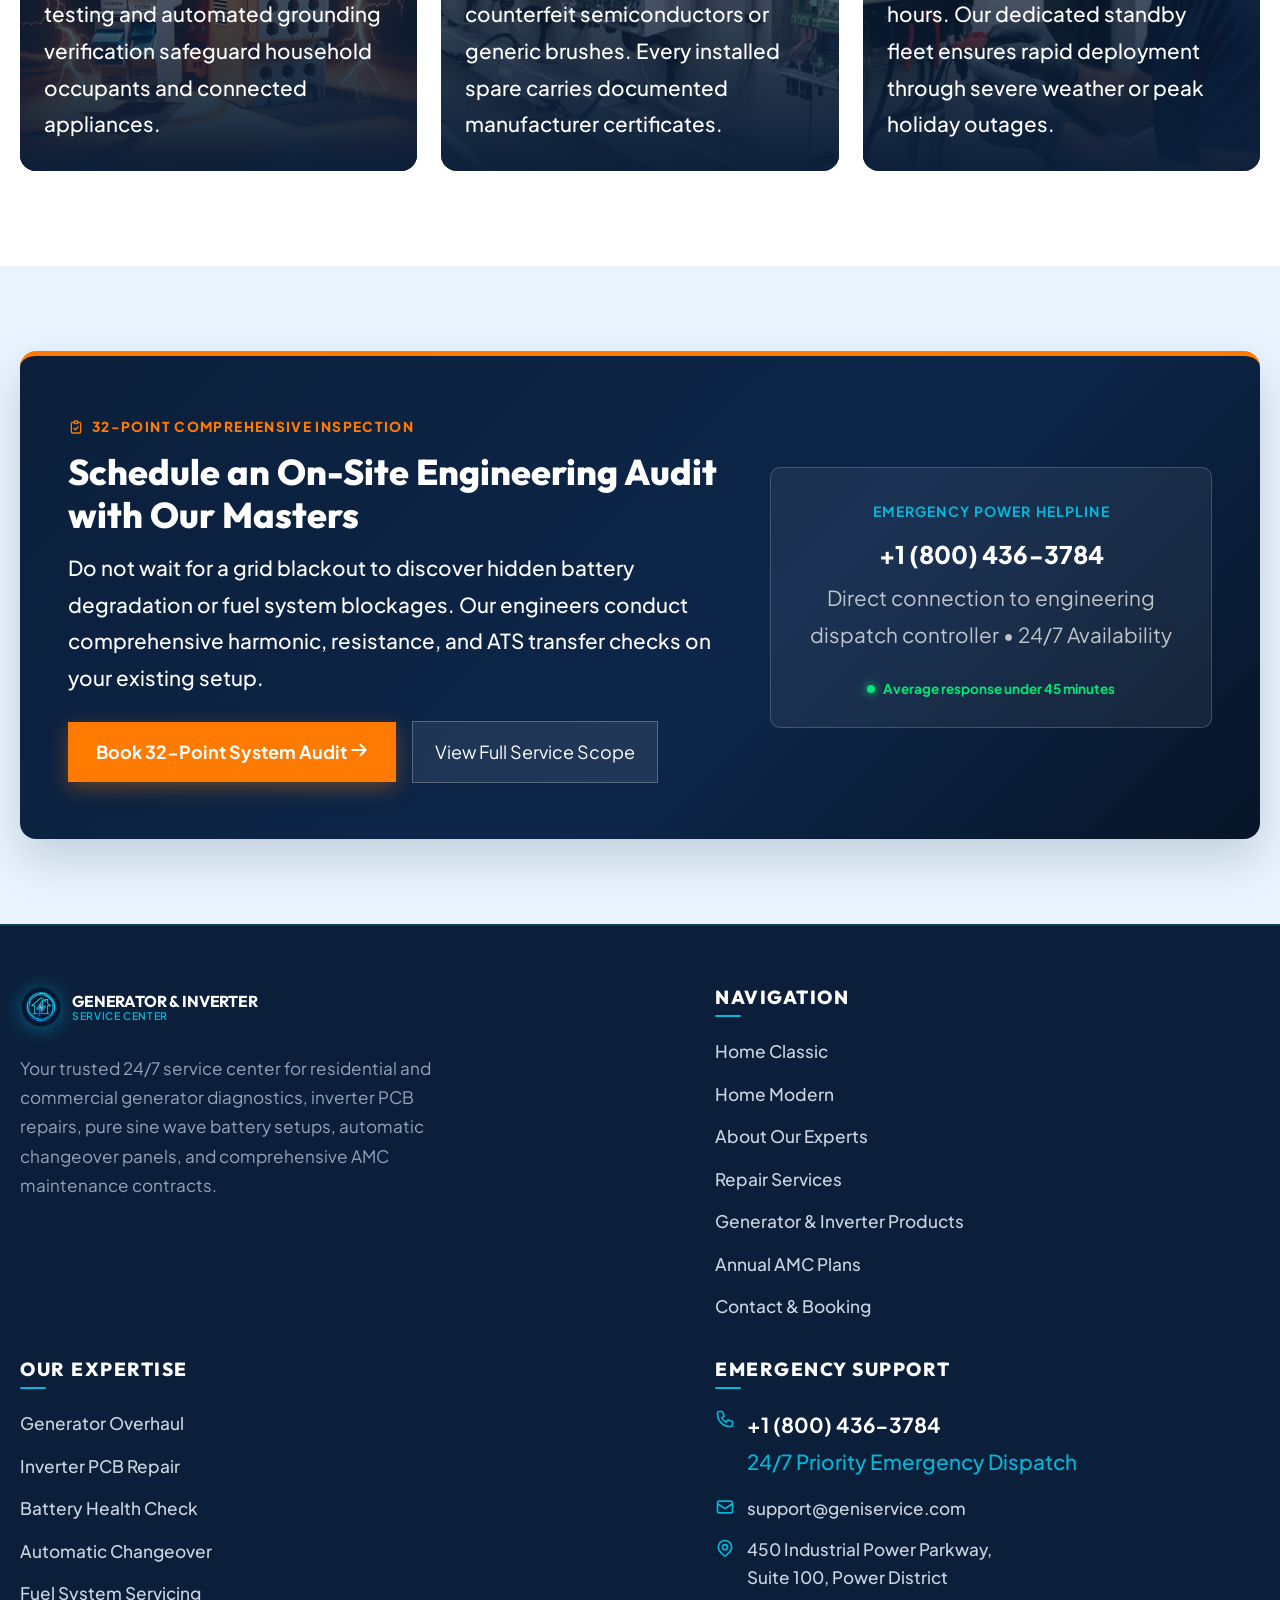
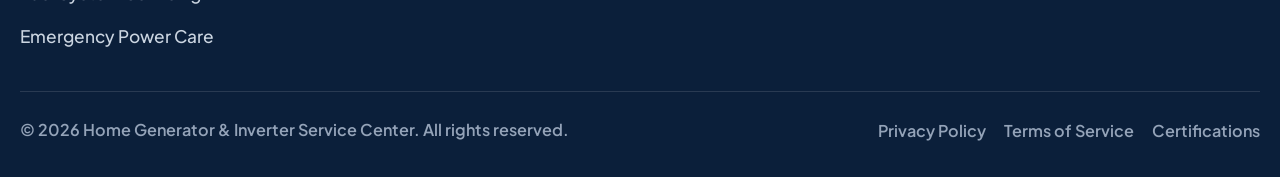
==== commit 8674cde5: "changes" ====
--- a/about.html
+++ b/about.html
@@ -310,73 +310,7 @@
       </div>
     </section>
 
-    <!-- --------------------------------------------------------------
-       SECTION 4: MASTER ENGINEERS BEHIND THE POWER
-       Magazine-style frameless portrait roster — zero generic cards!
-       -------------------------------------------------------------- -->
-    <section class="ab-engineers-section" id="engineering-roster" aria-label="Senior Engineering Roster">
-      <div class="container-custom">
-        <div class="section-title-wrap text-center" style="margin-bottom:20px;">
-          <span class="badge-tag">Technical Leadership</span>
-          <h2 class="section-title">Senior Power Specialists</h2>
-          <p class="section-subtitle">Direct oversight by veteran engineers with factory credentials from the world's
-            leading generator and inverter manufacturers.</p>
-        </div>
-
-        <div class="ab-engineer-roster">
-
-          <!-- Engineer 1 -->
-          <div class="ab-engineer-panel">
-            <img src="assets/images/about/about-engineer-1.jpg" alt="Marcus Vance, Senior Electrical Systems Engineer"
-              class="ab-engineer-photo" loading="lazy">
-            <div class="ab-engineer-details">
-              <div class="ab-eng-role">Chief Technical Officer</div>
-              <h3 class="ab-eng-name">Marcus Vance, PE</h3>
-              <p class="ab-eng-credentials">19 years power systems engineering. Ex-Cummins industrial field specialist,
-                IEEE Senior Member.</p>
-              <div class="ab-eng-spec-tags">
-                <span class="ab-tag-pill">Diesel Overhauls</span>
-                <span class="ab-tag-pill">High-Capacity ATS</span>
-              </div>
-            </div>
-          </div>
-
-          <!-- Engineer 2 -->
-          <div class="ab-engineer-panel">
-            <img src="assets/images/about/about-engineer-2.jpg" alt="Elena Rostova, Inverter PCB Lead"
-              class="ab-engineer-photo" loading="lazy">
-            <div class="ab-engineer-details">
-              <div class="ab-eng-role">Head of Electronics Diagnostic</div>
-              <h3 class="ab-eng-name">Elena Rostova, M.Sc</h3>
-              <p class="ab-eng-credentials">14 years semiconductor &amp; DSP logic design. Specializes wave
-                MOSFET switching arrays.</p>
-              <div class="ab-eng-spec-tags">
-                <span class="ab-tag-pill">DSP Firmware</span>
-                <span class="ab-tag-pill">PCB Micro-Soldering</span>
-              </div>
-            </div>
-          </div>
-
-          <!-- Engineer 3 -->
-          <div class="ab-engineer-panel">
-            <img src="assets/images/about/about-engineer-3.jpg" alt="David Sterling, Master Field Diagnostic Specialist"
-              class="ab-engineer-photo" loading="lazy">
-            <div class="ab-engineer-details">
-              <div class="ab-eng-role">Field Fleet Director</div>
-              <h3 class="ab-eng-name">David Sterling</h3>
-              <p class="ab-eng-credentials">16 years mobile emergency response. Certified master mechanic for Honda,
-                Kohler, and Perkins engines.</p>
-              <div class="ab-eng-spec-tags">
-                <span class="ab-tag-pill">Rapid Dispatch</span>
-                <span class="ab-tag-pill">Dynamic Banking</span>
-              </div>
-            </div>
-          </div>
-
-        </div>
-      </div>
-    </section>
-
+    
     <!-- --------------------------------------------------------------
        SECTION 5: QUALITY ACCREDITATIONS & OEM CERTIFICATIONS
        Etched technical schematic strip with glowing cyan circuit borders
